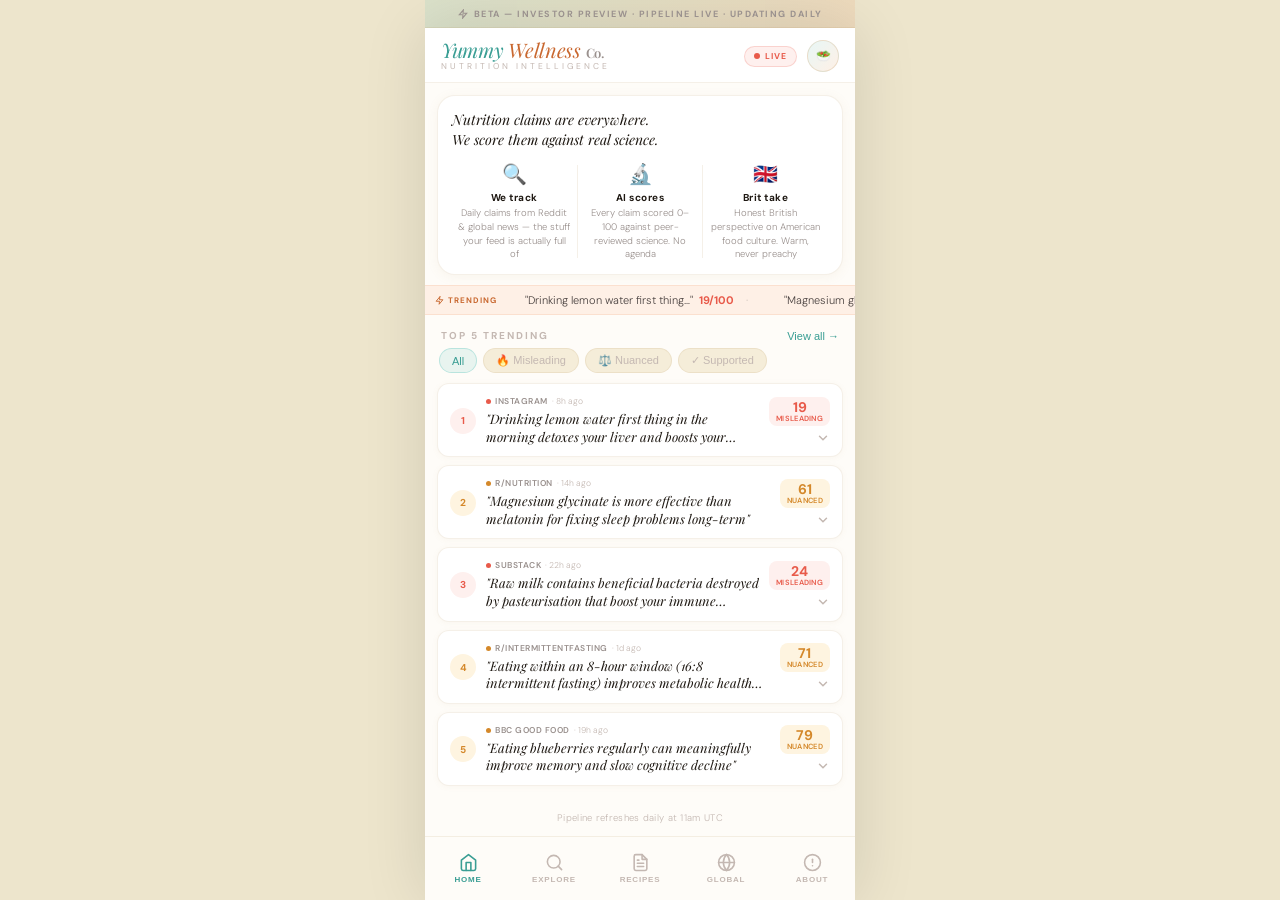
==== index.html @ 303d83aa "Add investor beta web app — live nutrition dashboard Single-file HTML app with 5 trending claims, nu" ====
<!DOCTYPE html>
<html lang="en">
<head>
<meta charset="UTF-8">
<meta name="viewport" content="width=device-width, initial-scale=1.0, maximum-scale=1.0">
<title>Yummy Wellness Company — Nutrition Intelligence</title>
<link rel="preconnect" href="https://fonts.googleapis.com">
<link rel="preconnect" href="https://fonts.gstatic.com" crossorigin>
<link href="https://fonts.googleapis.com/css2?family=Playfair+Display:ital,wght@0,600;0,700;1,400;1,600;1,700&family=DM+Sans:wght@300;400;500;600;700&display=swap" rel="stylesheet">
<style>
*,*::before,*::after{box-sizing:border-box;margin:0;padding:0;-webkit-tap-highlight-color:transparent}
:root{
  --bg:#FEFCF8;--bg2:#FFFFFF;--bg3:#F5EDD9;--bg4:#EDE5CC;
  --border:rgba(180,140,80,0.13);--border2:rgba(180,140,80,0.22);
  --ink:#1E1812;--ink2:#4A4240;--ink3:#9A918E;--ink4:#C4B8B2;
  --mint:#4FBFB5;--mint-d:#3A9E94;--mint-p:#E8F7F6;--mint-dim:rgba(79,191,181,0.12);
  --orange:#E8874A;--orange-d:#C96830;--orange-p:#FEF0E6;--orange-dim:rgba(232,135,74,0.12);
  --score-red:#E85A4A;--score-amber:#D4882A;--score-green:#6BA86A;
  --score-red-p:#FEF0EE;--score-amber-p:#FEF4E0;--score-green-p:#EEF7EA;
  --r:18px;--r-sm:12px;--r-xs:8px;
}
html,body{height:100%;background:var(--bg4);font-family:'DM Sans',sans-serif;color:var(--ink)}
body{display:flex;flex-direction:column;align-items:center;justify-content:flex-start;min-height:100vh}

/* ── BETA BANNER ── */
.beta-banner{
  width:100%;max-width:430px;height:28px;
  background:linear-gradient(90deg,var(--mint-dim),var(--orange-dim));
  border-bottom:1px solid var(--border);
  font-size:9px;font-weight:700;letter-spacing:1.5px;text-transform:uppercase;
  color:var(--ink3);display:flex;align-items:center;justify-content:center;gap:6px;
  position:sticky;top:0;z-index:200;flex-shrink:0;
}

/* ── APP SHELL ── */
.app{
  width:100%;max-width:430px;
  background:var(--bg);
  display:flex;flex-direction:column;
  height:calc(100vh - 28px);
  position:relative;overflow:hidden;
  box-shadow:0 0 60px rgba(0,0,0,0.12);
}

/* ── TOP BAR ── */
.topbar{
  display:flex;align-items:center;justify-content:space-between;
  padding:12px 16px 10px;
  background:var(--bg2);
  border-bottom:1px solid var(--border);
  flex-shrink:0;
  z-index:100;
}
.topbar-left{}
.logo{font-family:'Playfair Display',serif;font-style:italic;font-size:20px;line-height:1;letter-spacing:-0.3px}
.logo .mint{color:var(--mint-d)}
.logo .orange{color:var(--orange-d)}
.logo-sub{font-size:8.5px;letter-spacing:3px;text-transform:uppercase;color:var(--ink4);font-weight:400;margin-top:1px}
.topbar-right{display:flex;align-items:center;gap:10px}
.live-badge{
  display:flex;align-items:center;gap:5px;
  padding:4px 9px;border-radius:20px;
  background:var(--score-red-p);border:1px solid rgba(232,90,74,0.2);
  font-size:8.5px;font-weight:700;letter-spacing:1px;text-transform:uppercase;color:var(--score-red);
}
.pulse-dot{
  width:6px;height:6px;border-radius:50%;background:var(--score-red);
  animation:pulse 1.5s ease-in-out infinite;
}
@keyframes pulse{0%,100%{opacity:1;transform:scale(1)}50%{opacity:0.5;transform:scale(0.7)}}
.avatar{
  width:32px;height:32px;border-radius:50%;
  background:linear-gradient(135deg,var(--mint-p),var(--orange-p));
  border:1.5px solid var(--border2);
  display:flex;align-items:center;justify-content:center;
  font-size:12px;
}

/* ── SCREENS ── */
.screens{flex:1;overflow:hidden;position:relative}
.screen{
  position:absolute;inset:0;
  overflow-y:auto;overflow-x:hidden;
  -webkit-overflow-scrolling:touch;
  display:none;
  scroll-behavior:smooth;
}
.screen.active{display:block}
.screen::-webkit-scrollbar{display:none}

/* ── BOTTOM NAV ── */
.bottom-nav{
  display:flex;height:64px;
  background:rgba(254,252,248,0.97);
  backdrop-filter:blur(12px);-webkit-backdrop-filter:blur(12px);
  border-top:1px solid var(--border);
  flex-shrink:0;z-index:100;
}
.bn{
  flex:1;display:flex;flex-direction:column;align-items:center;justify-content:center;
  gap:3px;cursor:pointer;border:none;background:none;padding:0;
  color:var(--ink4);transition:color 0.15s;
}
.bn.active{color:var(--mint-d)}
.bn svg{transition:stroke 0.15s}
.bn.active svg{stroke:var(--mint-d) !important}
.bn-lbl{font-size:8px;font-weight:700;letter-spacing:0.8px;text-transform:uppercase;white-space:nowrap}

/* ── EXPLAINER CARD ── */
.explainer-card{
  margin:12px 12px 0;
  background:var(--bg2);border:1px solid var(--border);border-radius:var(--r);
  padding:14px 14px 12px;
  box-shadow:0 2px 12px rgba(180,140,80,0.07);
}
.explainer-headline{
  font-family:'Playfair Display',serif;font-style:italic;font-size:14px;
  color:var(--ink);line-height:1.4;margin-bottom:12px;
}
.explainer-cols{display:flex;align-items:flex-start;gap:0}
.exp-col{flex:1;text-align:center;padding:0 6px}
.exp-icon{font-size:20px;margin-bottom:4px}
.exp-title{font-size:10px;font-weight:700;letter-spacing:0.5px;color:var(--ink);margin-bottom:3px}
.exp-body{font-size:9.5px;color:var(--ink3);line-height:1.45;font-weight:300}
.exp-divider{width:1px;background:var(--border);align-self:stretch;flex-shrink:0;margin:4px 0}

/* ── HERO CARD ── */
.hero-card{
  margin:12px 12px 0;
  background:var(--bg2);
  border:1px solid var(--border);
  border-radius:var(--r);
  box-shadow:0 2px 16px rgba(180,140,80,0.08);
  overflow:hidden;
  background:linear-gradient(135deg,rgba(79,191,181,0.04) 0%,rgba(232,135,74,0.04) 100%),var(--bg2);
}
.hero-top{padding:14px 16px 12px}
.hero-tracking{
  display:flex;align-items:center;gap:5px;
  font-size:8.5px;font-weight:700;letter-spacing:1.5px;text-transform:uppercase;color:var(--ink4);
  margin-bottom:10px;
}
.hero-tracking .ht-dot{width:5px;height:5px;border-radius:50%;background:var(--mint)}
.hero-headline{
  font-family:'Playfair Display',serif;font-style:italic;font-size:15px;
  line-height:1.45;color:var(--ink);
  min-height:42px;
}
.hero-stats{
  display:flex;border-top:1px solid var(--border);
}
.stat-col{
  flex:1;padding:10px 12px 11px;text-align:center;
  position:relative;
}
.stat-col+.stat-col::before{
  content:'';position:absolute;left:0;top:20%;bottom:20%;
  width:1px;background:var(--border);
}
.stat-n{font-size:22px;font-weight:700;line-height:1}
.stat-l{font-size:8.5px;font-weight:500;letter-spacing:0.5px;text-transform:uppercase;color:var(--ink4);margin-top:2px}
#statMisinfo.stat-n{color:var(--orange-d)}
#statTrue.stat-n{color:var(--mint-d)}

/* ── TICKER ── */
.ticker-wrap{
  margin:10px 0 0;overflow:hidden;
  background:var(--orange-p);
  border-top:1px solid rgba(232,135,74,0.15);
  border-bottom:1px solid rgba(232,135,74,0.15);
  padding:7px 0;
}
.ticker-label{
  display:inline-flex;align-items:center;gap:4px;
  padding:0 10px;
  font-size:8px;font-weight:700;letter-spacing:1px;text-transform:uppercase;color:var(--orange-d);
  flex-shrink:0;
}
.ticker-inner{display:flex;align-items:center;overflow:hidden}
.ticker-track{
  display:flex;align-items:center;gap:0;white-space:nowrap;
  animation:ticker-scroll 30s linear infinite;
}
@keyframes ticker-scroll{from{transform:translateX(0)}to{transform:translateX(-50%)}}
.ti{
  display:inline-flex;align-items:center;gap:6px;
  padding:0 18px;font-size:11px;color:var(--ink2);font-weight:300;
}
.ti::after{content:'·';color:var(--ink4);margin-left:6px}

/* ── SECTION HEADER ── */
.sec-head{
  display:flex;align-items:center;justify-content:space-between;
  padding:14px 16px 6px;
}
.sec-title{font-size:10px;font-weight:700;letter-spacing:2px;text-transform:uppercase;color:var(--ink4)}
.sec-link{
  font-size:11px;font-weight:500;color:var(--mint-d);
  cursor:pointer;text-decoration:none;background:none;border:none;padding:0;
}

/* ── FILTER PILLS ── */
.filter-row{display:flex;gap:6px;padding:0 14px 10px;flex-wrap:nowrap;overflow-x:auto}
.filter-row::-webkit-scrollbar{display:none}
.fp{
  padding:5px 12px;border-radius:20px;
  background:var(--bg3);color:var(--ink4);
  border:1px solid var(--border);
  font-size:11px;font-weight:500;white-space:nowrap;
  cursor:pointer;transition:all 0.15s;
}
.fp.on{background:var(--mint-dim);color:var(--mint-d);border-color:rgba(79,191,181,0.3)}

/* ── CLAIM CARDS ── */
.claims-list{padding:0 12px 8px}
.claim-card{
  background:var(--bg2);border:1px solid var(--border);border-radius:var(--r-sm);
  margin-bottom:8px;overflow:hidden;
  box-shadow:0 1px 6px rgba(180,140,80,0.05);
  animation:cardIn 0.35s ease both;
}
@keyframes cardIn{from{opacity:0;transform:translateY(8px)}to{opacity:1;transform:translateY(0)}}
.cc-head{
  display:flex;align-items:center;gap:10px;padding:12px 12px 11px;
  cursor:pointer;user-select:none;
}
.cc-rank{
  width:26px;height:26px;border-radius:50%;
  display:flex;align-items:center;justify-content:center;
  font-size:10px;font-weight:700;flex-shrink:0;
}
.cc-rank.r{background:var(--score-red-p);color:var(--score-red)}
.cc-rank.a{background:var(--score-amber-p);color:var(--score-amber)}
.cc-rank.g{background:var(--score-green-p);color:var(--score-green)}
.cc-mid{flex:1;min-width:0}
.cc-meta{display:flex;align-items:center;gap:4px;margin-bottom:3px}
.cc-dot{width:5px;height:5px;border-radius:50%;flex-shrink:0}
.cc-src{font-size:8.5px;font-weight:600;letter-spacing:0.5px;text-transform:uppercase;color:var(--ink3)}
.cc-age{font-size:8.5px;color:var(--ink4);font-weight:300}
.cc-title{
  font-family:'Playfair Display',serif;font-style:italic;font-size:13px;
  color:var(--ink);line-height:1.35;
  display:-webkit-box;-webkit-line-clamp:2;-webkit-box-orient:vertical;overflow:hidden;
}
.cc-right{display:flex;flex-direction:column;align-items:flex-end;gap:5px;flex-shrink:0}
.score-pill{
  padding:3px 7px;border-radius:8px;text-align:center;flex-shrink:0;
  display:flex;flex-direction:column;align-items:center;
}
.sp-n{font-size:14px;font-weight:700;line-height:1}
.sp-l{font-size:7.5px;font-weight:600;letter-spacing:0.3px;text-transform:uppercase;line-height:1.2;white-space:nowrap}
.chevron{transition:transform 0.25s ease;flex-shrink:0}
.claim-card.open .chevron{transform:rotate(180deg)}

/* ── CARD BODY ── */
.cc-body{
  max-height:0;overflow:hidden;
  transition:max-height 0.35s cubic-bezier(0.4,0,0.2,1);
}
.claim-card.open .cc-body{max-height:600px}
.cc-body-in{
  padding:12px 14px 14px;
  border-top:1.5px dashed rgba(180,140,80,0.15);
  background:rgba(248,244,238,0.3);
}
.cc-verdict-row{display:flex;align-items:center;justify-content:space-between;margin-bottom:9px}
.cc-tag{
  padding:3px 9px;border-radius:20px;
  font-size:9px;font-weight:700;letter-spacing:0.5px;text-transform:uppercase;
}
.sci-lbl{
  display:flex;align-items:center;gap:4px;
  font-size:8.5px;font-weight:700;letter-spacing:1px;text-transform:uppercase;color:var(--mint-d);
}
.score-bar{
  height:5px;background:var(--bg3);border-radius:3px;margin-bottom:10px;overflow:hidden;
}
.score-fill{height:100%;border-radius:3px;transition:width 1.2s cubic-bezier(0.4,0,0.2,1)}
.verdict-text{font-size:12px;color:var(--ink2);line-height:1.65;margin-bottom:8px;font-weight:300}
.verdict-text strong{font-weight:600;color:var(--ink)}
.sources-text{font-size:10px;color:var(--ink4);line-height:1.4;margin-bottom:8px;font-weight:300}
.global-pill{
  display:flex;align-items:flex-start;gap:8px;
  background:var(--mint-dim);border:1px solid rgba(79,191,181,0.15);
  border-radius:var(--r-xs);padding:9px 11px;margin-bottom:8px;
}
.global-txt{font-size:11px;color:var(--ink2);line-height:1.55;font-weight:300}
.brit-box{
  border-left:2.5px solid var(--orange);
  background:var(--orange-dim);
  border-radius:0 var(--r-xs) var(--r-xs) 0;
  padding:9px 12px 9px 11px;margin-bottom:10px;
}
.brit-lbl{font-size:8px;font-weight:700;letter-spacing:1px;text-transform:uppercase;color:var(--orange-d);margin-bottom:3px}
.brit-txt{font-size:11px;color:var(--ink2);line-height:1.55;font-weight:300}
.full-btn{
  display:block;width:100%;padding:9px;border-radius:var(--r-xs);
  background:var(--bg3);border:1px solid var(--border2);
  font-size:11px;font-weight:600;color:var(--mint-d);letter-spacing:0.3px;
  cursor:pointer;text-align:center;transition:all 0.15s;
}
.full-btn:hover{background:var(--mint-dim);border-color:rgba(79,191,181,0.3)}

/* ── EMPTY STATE ── */
.empty-state{
  text-align:center;padding:36px 24px;
  font-size:12px;color:var(--ink4);font-weight:300;line-height:1.7;
}

/* ── SUBMIT CLAIM ── */
.submit-section{
  margin:4px 12px 16px;
  background:var(--bg2);border:1px solid var(--border);border-radius:var(--r);
  padding:16px;
}
.sub-title{font-size:9px;font-weight:700;letter-spacing:2px;text-transform:uppercase;color:var(--ink4);margin-bottom:4px}
.sub-desc{font-size:11px;color:var(--ink3);margin-bottom:12px;line-height:1.5;font-weight:300}
.sub-row{display:flex;gap:8px}
.sub-input{
  flex:1;padding:9px 12px;
  background:var(--bg3);border:1px solid var(--border2);border-radius:var(--r-xs);
  font-size:12px;color:var(--ink);font-family:'DM Sans',sans-serif;outline:none;
}
.sub-input::placeholder{color:var(--ink4)}
.sub-input:focus{border-color:rgba(79,191,181,0.4);background:var(--bg2)}
.sub-btn{
  padding:9px 14px;border-radius:var(--r-xs);
  background:var(--mint-d);border:none;color:#fff;
  font-size:10px;font-weight:700;letter-spacing:1px;text-transform:uppercase;
  cursor:pointer;white-space:nowrap;transition:opacity 0.15s;
}
.sub-btn:disabled{opacity:0.5}
.sub-result{
  margin-top:10px;padding:10px 12px;border-radius:var(--r-xs);
  font-size:12px;line-height:1.6;display:none;
}

/* ── SCREEN 2: ALL CLAIMS ── */
#s-allclaims .sec-head{padding-top:16px}

/* ── SCREEN 3: RECIPES ── */
.recipe-section-head{
  padding:16px 16px 10px;
  border-bottom:1px solid var(--border);
  background:linear-gradient(135deg,rgba(79,191,181,0.03),rgba(232,135,74,0.03));
}
.recipe-loading{
  display:flex;flex-direction:column;align-items:center;gap:12px;
  padding:40px 24px;text-align:center;
  font-size:12px;color:var(--ink3);font-weight:300;
}
.recipe-spinner{
  width:28px;height:28px;border-radius:50%;
  border:2.5px solid var(--border2);border-top-color:var(--mint-d);
  animation:spin 0.8s linear infinite;
}
@keyframes spin{to{transform:rotate(360deg)}}
.recipe-list{padding:12px}
.recipe-block{
  background:var(--bg2);border:1px solid var(--border);border-radius:var(--r-sm);
  margin-bottom:12px;overflow:hidden;
  animation:cardIn 0.4s ease both;
  box-shadow:0 2px 12px rgba(180,140,80,0.06);
}
.rb-head{
  display:flex;align-items:center;gap:11px;
  padding:13px 14px 10px;
  background:linear-gradient(135deg,rgba(79,191,181,0.05),rgba(232,135,74,0.05));
  border-bottom:1px solid var(--border);
}
.rb-emoji{font-size:28px;flex-shrink:0}
.rb-meta{flex:1;min-width:0}
.rb-label{font-size:8.5px;font-weight:700;letter-spacing:1.5px;text-transform:uppercase;color:var(--ink4);margin-bottom:2px}
.rb-claim{font-family:'Playfair Display',serif;font-style:italic;font-size:12px;color:var(--ink);line-height:1.35;display:-webkit-box;-webkit-line-clamp:2;-webkit-box-orient:vertical;overflow:hidden}
.rb-score{font-size:18px;font-weight:700;flex-shrink:0;text-align:center}
.rb-sci{
  font-size:11px;color:var(--mint-d);padding:9px 14px;
  border-bottom:1px solid var(--border);line-height:1.5;font-weight:300;
  background:var(--mint-dim);
}
.recipes-inner{padding:0}
.recipe-card{padding:13px 14px;border-bottom:1px solid var(--border)}
.recipe-card:last-child{border-bottom:none}
.rc-top{display:flex;align-items:flex-start;justify-content:space-between;gap:8px;margin-bottom:4px}
.rc-name{font-size:13px;font-weight:600;color:var(--ink);line-height:1.2}
.rc-time{font-size:10px;color:var(--ink4);font-weight:400;flex-shrink:0;margin-top:1px}
.rc-why{font-size:10.5px;color:var(--mint-d);margin-bottom:7px;line-height:1.45;font-weight:400}
.rc-ingr{display:flex;flex-wrap:wrap;gap:4px 10px;margin-bottom:8px}
.rc-ingr span{font-size:10px;color:var(--ink3);font-weight:300}
.rc-div{height:1px;background:var(--bg3);margin-bottom:8px;border-radius:1px}
.rc-method{font-size:11px;color:var(--ink2);line-height:1.6;font-weight:300}

/* ── SCREEN 4: GLOBAL ── */
.global-hero{
  padding:20px 16px 16px;
  background:linear-gradient(135deg,rgba(79,191,181,0.08),rgba(232,135,74,0.08));
  border-bottom:1px solid var(--border);
}
.gh-eyebrow{font-size:8.5px;font-weight:700;letter-spacing:2px;text-transform:uppercase;color:var(--mint-d);margin-bottom:6px}
.gh-title{font-family:'Playfair Display',serif;font-style:italic;font-size:18px;color:var(--ink);line-height:1.3;margin-bottom:8px}
.gh-body{font-size:12px;color:var(--ink3);line-height:1.6;font-weight:300}
.country-strip{
  display:flex;gap:6px;padding:12px 14px;overflow-x:auto;
  border-bottom:1px solid var(--border);
  flex-wrap:nowrap;
}
.country-strip::-webkit-scrollbar{display:none}
.country-btn{
  padding:5px 12px;border-radius:20px;
  background:var(--bg2);border:1px solid var(--border2);
  font-size:11px;font-weight:500;color:var(--ink3);cursor:pointer;white-space:nowrap;
  transition:all 0.15s;
}
.country-btn.on{background:var(--mint-dim);border-color:rgba(79,191,181,0.35);color:var(--mint-d)}
#globalList{padding:12px}

/* ── SCREEN 5: ABOUT ── */
.about-hero{
  padding:24px 18px 20px;
  background:linear-gradient(135deg,rgba(79,191,181,0.07),rgba(232,135,74,0.07));
  border-bottom:1px solid var(--border);
}
.ah-eyebrow{font-size:8.5px;font-weight:700;letter-spacing:2px;text-transform:uppercase;color:var(--ink4);margin-bottom:6px}
.ah-title{font-family:'Playfair Display',serif;font-style:italic;font-size:20px;color:var(--ink);line-height:1.3;margin-bottom:8px}
.ah-body{font-size:12px;color:var(--ink3);line-height:1.65;font-weight:300}
.about-cards{padding:12px}
.about-card{
  background:var(--bg2);border:1px solid var(--border);border-radius:var(--r-sm);
  padding:16px;margin-bottom:10px;
  box-shadow:0 1px 6px rgba(180,140,80,0.05);
}
.ac-head{
  display:flex;align-items:center;gap:8px;margin-bottom:10px;
}
.ac-icon{
  width:32px;height:32px;border-radius:var(--r-xs);
  background:var(--mint-dim);display:flex;align-items:center;justify-content:center;flex-shrink:0;
}
.ac-title{font-size:12px;font-weight:700;color:var(--ink)}
.ac-body{font-size:11px;color:var(--ink3);line-height:1.65;font-weight:300}
.score-legend{display:flex;flex-direction:column;gap:8px;margin-top:10px}
.sl-row{display:flex;align-items:center;gap:10px}
.sl-circ{
  width:32px;height:32px;border-radius:50%;
  display:flex;align-items:center;justify-content:center;
  font-size:10px;font-weight:700;flex-shrink:0;
}
.sl-text{font-size:11px;color:var(--ink2);line-height:1.4;font-weight:300}

/* ── QR SECTION ── */
.qr-section{
  margin:10px 12px 16px;
  background:var(--bg2);border:1px solid var(--border);border-radius:var(--r);
  overflow:hidden;
  box-shadow:0 2px 12px rgba(180,140,80,0.07);
}
.qr-head{
  padding:14px 16px 12px;
  background:linear-gradient(135deg,rgba(79,191,181,0.05),rgba(232,135,74,0.05));
  border-bottom:1px solid var(--border);
}
.qr-head-row{display:flex;align-items:center;gap:8px;margin-bottom:2px}
.qr-title{font-size:12px;font-weight:700;color:var(--ink)}
.qr-beta-pill{
  padding:2px 7px;border-radius:20px;
  background:var(--orange-dim);color:var(--orange-d);
  font-size:8px;font-weight:700;letter-spacing:0.5px;text-transform:uppercase;
}
.qr-desc{font-size:11px;color:var(--ink3);line-height:1.5;font-weight:300}
.qr-spark{font-size:10.5px;color:var(--ink4);margin-top:6px;font-weight:300}
.qr-stores{display:flex;gap:8px;padding:12px 14px}
.store-btn{
  flex:1;padding:10px 6px;border-radius:var(--r-sm);
  background:var(--bg3);border:1.5px solid var(--border);
  display:flex;flex-direction:column;align-items:center;gap:4px;cursor:pointer;
  transition:all 0.15s;font-family:'DM Sans',sans-serif;
}
.store-btn.on{border-color:var(--mint-d);background:var(--mint-dim)}
.store-btn-emoji{font-size:22px}
.store-btn-name{font-size:9px;font-weight:700;letter-spacing:0.3px;color:var(--ink)}
.qr-gen-btn{
  display:block;width:calc(100% - 28px);margin:0 14px 12px;
  padding:11px;border-radius:var(--r-xs);border:none;
  background:var(--mint-d);color:#fff;
  font-size:11px;font-weight:700;letter-spacing:0.5px;text-transform:uppercase;
  cursor:pointer;transition:all 0.2s;
}
.qr-gen-btn:disabled{background:var(--bg4);color:var(--ink4);cursor:default}
.qr-output{display:none;border-top:1px solid var(--border)}
.qr-output-inner{padding:14px}
.qr-store-head{
  display:flex;align-items:center;gap:10px;
  margin-bottom:12px;padding-bottom:10px;border-bottom:1px dashed var(--border2);
}
.qr-canvas-row{display:flex;gap:14px;align-items:flex-start;margin-bottom:12px}
.qr-corner-wrap{
  position:relative;flex-shrink:0;
}
.qr-corners{position:absolute;inset:-5px;pointer-events:none}
.qr-corner{
  position:absolute;width:12px;height:12px;
  border-color:var(--mint-d);border-style:solid;border-width:0;
}
.qr-corner.tl{top:0;left:0;border-top-width:2.5px;border-left-width:2.5px;border-radius:2px 0 0 0}
.qr-corner.tr{top:0;right:0;border-top-width:2.5px;border-right-width:2.5px;border-radius:0 2px 0 0}
.qr-corner.bl{bottom:0;left:0;border-bottom-width:2.5px;border-left-width:2.5px;border-radius:0 0 0 2px}
.qr-corner.br{bottom:0;right:0;border-bottom-width:2.5px;border-right-width:2.5px;border-radius:0 0 2px 0}
#qrCanvas{border-radius:8px;border:1px solid var(--border);display:block}
#qrDetails{flex:1}
#qrIngr{padding-top:10px;border-top:1px solid var(--border)}
.qr-disclaimer{
  font-size:9px;color:var(--ink4);text-align:center;
  padding:8px 14px 14px;font-weight:300;letter-spacing:0.2px;
}

/* ── DETAIL OVERLAY ── */
.detail-overlay{
  position:absolute;inset:0;
  background:var(--bg);
  transform:translateX(100%);
  transition:transform 0.3s cubic-bezier(0.4,0,0.2,1);
  z-index:150;overflow-y:auto;
  -webkit-overflow-scrolling:touch;
}
.detail-overlay.open{transform:translateX(0)}
.detail-overlay::-webkit-scrollbar{display:none}
.d-topbar{
  display:flex;align-items:center;gap:10px;padding:12px 16px;
  border-bottom:1px solid var(--border);position:sticky;top:0;
  background:rgba(254,252,248,0.97);backdrop-filter:blur(12px);z-index:10;
}
.d-back{
  display:flex;align-items:center;gap:5px;
  font-size:12px;font-weight:500;color:var(--mint-d);
  cursor:pointer;background:none;border:none;padding:0;
}
.d-hero{padding:18px 18px 14px;border-bottom:1px solid var(--border)}
.d-src{font-size:8.5px;font-weight:600;letter-spacing:1px;text-transform:uppercase;color:var(--ink4);margin-bottom:8px}
.d-claim{
  font-family:'Playfair Display',serif;font-style:italic;font-size:17px;
  color:var(--ink);line-height:1.45;margin-bottom:14px;
}
.d-score-row{display:flex;align-items:center;gap:12px}
.d-circle{
  width:52px;height:52px;border-radius:50%;
  display:flex;flex-direction:column;align-items:center;justify-content:center;flex-shrink:0;
}
.d-num{font-size:18px;font-weight:700;line-height:1}
.d-lbl{font-size:8px;font-weight:700;letter-spacing:1px;text-transform:uppercase;color:var(--ink4)}
.d-label-text{font-size:13px;font-weight:500;color:var(--ink2)}
.d-body{padding:0 0 30px}
.d-sec{padding:14px 18px;border-bottom:1px solid var(--border)}
.d-sec:last-child{border-bottom:none}
.d-head{
  display:flex;align-items:center;gap:6px;
  font-size:8.5px;font-weight:700;letter-spacing:1.5px;text-transform:uppercase;color:var(--ink4);margin-bottom:10px;
}
.d-bar{height:6px;background:var(--bg3);border-radius:3px;margin-bottom:12px;overflow:hidden}
.d-bar-fill{height:100%;border-radius:3px;transition:width 1.2s cubic-bezier(0.4,0,0.2,1)}
.d-text{font-size:13px;color:var(--ink2);line-height:1.7;margin-bottom:10px;font-weight:300}
.d-text strong{color:var(--ink);font-weight:600}
.d-pills{display:flex;flex-wrap:wrap;gap:5px}
.d-pill{
  padding:3px 9px;border-radius:20px;
  background:var(--bg3);color:var(--ink3);border:1px solid var(--border);
  font-size:9.5px;font-weight:500;
}
.d-global{
  background:var(--mint-dim);border:1px solid rgba(79,191,181,0.15);
  border-radius:var(--r-xs);padding:12px;
  font-size:12px;color:var(--ink2);line-height:1.65;font-weight:300;
}
.d-brit{
  border-left:3px solid var(--orange);
  background:var(--orange-dim);border-radius:0 var(--r-xs) var(--r-xs) 0;padding:12px 14px;
}
.d-brit-lbl{font-size:8px;font-weight:700;letter-spacing:1px;text-transform:uppercase;color:var(--orange-d);margin-bottom:4px}
.d-brit-txt{font-size:12px;color:var(--ink2);line-height:1.65;font-weight:300}
.d-link{
  color:var(--mint-d);font-size:12px;font-weight:500;text-decoration:none;
  display:inline-flex;align-items:center;gap:4px;
}

/* ── LAST UPDATED ── */
.last-updated{
  text-align:center;padding:10px;
  font-size:9.5px;color:var(--ink4);font-weight:300;letter-spacing:0.3px;
}

/* ── RESPONSIVE ── */
@media(max-width:430px){
  body{background:var(--bg)}
  .app{box-shadow:none;height:calc(100vh - 28px)}
}
</style>
</head>
<body>

<!-- BETA BANNER -->
<div class="beta-banner">
  <svg width="10" height="10" viewBox="0 0 24 24" fill="none" stroke="currentColor" stroke-width="2.5" stroke-linecap="round"><polygon points="13 2 3 14 12 14 11 22 21 10 12 10 13 2"/></svg>
  BETA — Investor preview · Pipeline live · Updating daily
</div>

<!-- APP -->
<div class="app">

  <!-- TOP BAR -->
  <div class="topbar">
    <div class="topbar-left">
      <div class="logo"><span class="mint">Yummy</span> <span class="orange">Wellness</span> <span style="font-size:13px;color:var(--ink3);font-style:normal;font-weight:600">Co.</span></div>
      <div class="logo-sub">Nutrition Intelligence</div>
    </div>
    <div class="topbar-right">
      <div class="live-badge"><div class="pulse-dot"></div>LIVE</div>
      <div class="avatar">🥗</div>
    </div>
  </div>

  <!-- SCREENS -->
  <div class="screens">

    <!-- SCREEN 1: HOME -->
    <div class="screen active" id="s-home">

      <!-- App explainer -->
      <div class="explainer-card">
        <div class="explainer-headline">Nutrition claims are everywhere.<br>We score them against real science.</div>
        <div class="explainer-cols">
          <div class="exp-col">
            <div class="exp-icon">🔍</div>
            <div class="exp-title">We track</div>
            <div class="exp-body">Daily claims from Reddit &amp; global news — the stuff your feed is actually full of</div>
          </div>
          <div class="exp-divider"></div>
          <div class="exp-col">
            <div class="exp-icon">🔬</div>
            <div class="exp-title">AI scores</div>
            <div class="exp-body">Every claim scored 0–100 against peer-reviewed science. No agenda</div>
          </div>
          <div class="exp-divider"></div>
          <div class="exp-col">
            <div class="exp-icon">🇬🇧</div>
            <div class="exp-title">Brit take</div>
            <div class="exp-body">Honest British perspective on American food culture. Warm, never preachy</div>
          </div>
        </div>
      </div>

      <!-- Ticker -->
      <div class="ticker-wrap">
        <div class="ticker-inner">
          <div class="ticker-label">
            <svg width="9" height="9" viewBox="0 0 24 24" fill="none" stroke="var(--orange-d)" stroke-width="2.5" stroke-linecap="round"><polygon points="13 2 3 14 12 14 11 22 21 10 12 10 13 2"/></svg>
            TRENDING
          </div>
          <div style="overflow:hidden;flex:1">
            <div class="ticker-track" id="tickerTrack">
              <span class="ti">Loading today's claims...</span>
            </div>
          </div>
        </div>
      </div>

      <!-- Section header -->
      <div class="sec-head">
        <div class="sec-title">TOP 5 TRENDING</div>
        <button class="sec-link" onclick="goTo('allclaims')">View all →</button>
      </div>

      <!-- Filter pills -->
      <div class="filter-row">
        <button class="fp on" onclick="filterHome('all',this)">All</button>
        <button class="fp" onclick="filterHome('false',this)">🔥 Misleading</button>
        <button class="fp" onclick="filterHome('mixed',this)">⚖️ Nuanced</button>
        <button class="fp" onclick="filterHome('true',this)">✓ Supported</button>
      </div>

      <!-- Claims list -->
      <div class="claims-list" id="homeList">
        <div class="empty-state">Loading today's nutrition claims...</div>
      </div>

      <div class="last-updated" id="lastUpdated">Checking pipeline...</div>
    </div>

    <!-- SCREEN 2: EXPLORE / ALL CLAIMS -->
    <div class="screen" id="s-allclaims">
      <div class="sec-head" style="padding-top:16px;padding-bottom:4px">
        <div class="sec-title">All Scored Claims</div>
      </div>
      <div class="filter-row">
        <button class="fp on" onclick="filterAll('all',this)">All</button>
        <button class="fp" onclick="filterAll('false',this)">🔥 Misleading</button>
        <button class="fp" onclick="filterAll('mixed',this)">⚖️ Nuanced</button>
        <button class="fp" onclick="filterAll('true',this)">✓ Supported</button>
      </div>
      <div class="claims-list" id="allClaimsList">
        <div class="empty-state">Loading claims...</div>
      </div>

      <!-- Nutrition Inquiry -->
      <div class="submit-section" style="margin-top:4px">
        <div class="sub-title">Nutrition Inquiry</div>
        <div class="sub-desc">Ask any nutrition question — we'll answer it with evidence-based science from peer-reviewed sources.</div>
        <div class="sub-row">
          <input class="sub-input" type="text" id="inquiryInput" placeholder="How much protein do I actually need?">
          <button class="sub-btn" id="inquiryBtn" onclick="askNutrition()">ASK</button>
        </div>
        <div class="sub-result" id="inquiryResult"></div>
      </div>
      <div style="height:16px"></div>
    </div>

    <!-- SCREEN 3: RECIPES -->
    <div class="screen" id="s-explore">
      <div class="recipe-section-head">
        <div class="sec-title" style="margin-bottom:3px">Recipes</div>
        <div style="font-family:'Playfair Display',serif;font-style:italic;font-size:16px;color:var(--ink);margin-bottom:5px">Tied to today's trending claims.</div>
        <div style="font-size:11px;color:var(--ink3);font-weight:300;line-height:1.5">Each recipe features the key ingredient used correctly — no fads, just food that works.</div>
        <div style="font-size:9px;color:var(--ink4);margin-top:6px" id="recipeCount"></div>
      </div>
      <div class="recipe-list" id="recipeList">
        <div class="recipe-loading">
          <div class="recipe-spinner"></div>
          Generating recipes from today's trends...
        </div>
      </div>
    </div>

    <!-- SCREEN 4: GLOBAL -->
    <div class="screen" id="s-global">
      <div class="global-hero">
        <div class="gh-eyebrow">Global Perspectives</div>
        <div class="gh-title">"How the world views the same claims."</div>
        <div class="gh-body">Science is universal. Culture, regulation and tradition create different answers. Here's where they diverge.</div>
      </div>
      <div class="country-strip">
        <button class="country-btn on" onclick="filterGlobal('all',this)">🌍 ALL</button>
        <button class="country-btn" onclick="filterGlobal('us',this)">🇺🇸 US</button>
        <button class="country-btn" onclick="filterGlobal('uk',this)">🇬🇧 UK</button>
        <button class="country-btn" onclick="filterGlobal('de',this)">🇩🇪 DE</button>
        <button class="country-btn" onclick="filterGlobal('jp',this)">🇯🇵 JP</button>
        <button class="country-btn" onclick="filterGlobal('fr',this)">🇫🇷 FR</button>
      </div>
      <div id="globalList">
        <div class="empty-state">Loading global perspectives...</div>
      </div>
    </div>

    <!-- SCREEN 5: ABOUT -->
    <div class="screen" id="s-about">
      <div class="about-hero">
        <div class="ah-eyebrow">About</div>
        <div class="ah-title">"What <span style="color:var(--mint-d)">Yummy</span> <span style="color:var(--orange-d)">Wellness</span> actually does."</div>
        <div class="ah-body">We track trending health claims from Reddit and global news daily, then score every single one against peer-reviewed science. No agenda. No nonsense. Warm, honest, evidence-based.</div>
      </div>

      <div class="about-cards">

        <div class="about-card">
          <div class="ac-head">
            <div class="ac-icon">
              <svg width="16" height="16" viewBox="0 0 24 24" fill="none" stroke="var(--mint-d)" stroke-width="2.5" stroke-linecap="round"><path d="M12 22C12 22 4 16 4 9C4 5 7.5 2 12 2C16.5 2 20 5 20 9C20 16 12 22 12 22Z"/></svg>
            </div>
            <div class="ac-title">How the score works</div>
          </div>
          <div class="score-legend">
            <div class="sl-row">
              <div class="sl-circ" style="background:var(--score-green-p);color:var(--score-green)">85+</div>
              <div class="sl-text">Well supported by strong peer-reviewed evidence</div>
            </div>
            <div class="sl-row">
              <div class="sl-circ" style="background:var(--score-amber-p);color:var(--score-amber)">40+</div>
              <div class="sl-text">Partially true, overstated or context-dependent</div>
            </div>
            <div class="sl-row">
              <div class="sl-circ" style="background:var(--score-red-p);color:var(--score-red)">0+</div>
              <div class="sl-text">Misleading, false or unsupported by evidence</div>
            </div>
          </div>
        </div>

        <div class="about-card">
          <div class="ac-head">
            <div class="ac-icon" style="background:var(--orange-dim)">
              <svg width="16" height="16" viewBox="0 0 24 24" fill="none" stroke="var(--orange-d)" stroke-width="2.5" stroke-linecap="round"><circle cx="12" cy="12" r="10"/><line x1="2" y1="12" x2="22" y2="12"/><path d="M12 2a15.3 15.3 0 0 1 4 10 15.3 15.3 0 0 1-4 10 15.3 15.3 0 0 1-4-10 15.3 15.3 0 0 1 4-10z"/></svg>
            </div>
            <div class="ac-title">Where the data comes from</div>
          </div>
          <div class="ac-body">Daily pipeline scrapes Reddit nutrition communities and GDELT — a global news monitor covering 65 countries. Claims scored by Claude AI against peer-reviewed research. Editorial review before anything goes live. Refreshes at 6am EST.</div>
        </div>

        <div class="about-card">
          <div class="ac-head">
            <div class="ac-icon" style="background:var(--orange-dim)">
              <span style="font-size:16px">🇬🇧</span>
            </div>
            <div class="ac-title">The Brit take</div>
          </div>
          <div class="ac-body">A British couple in California, genuinely shocked by the food here. Every claim gets a warm, honest two-sentence observation. Never superior. Always from shared experience.</div>
        </div>

        <div class="about-card">
          <div class="ac-head">
            <div class="ac-icon">
              <svg width="16" height="16" viewBox="0 0 24 24" fill="none" stroke="var(--mint-d)" stroke-width="2.5" stroke-linecap="round"><path d="M12 22s8-4 8-10V5l-8-3-8 3v7c0 6 8 10 8 10z"/></svg>
            </div>
            <div class="ac-title">Editorial gate</div>
          </div>
          <div class="ac-body">AI scores every claim. Humans review before publication. Nothing goes live without sign-off. We never validate conspiracy framing.</div>
        </div>

        <!-- QR DISCOUNT SECTION -->
        <div class="qr-section">
          <div class="qr-head">
            <div class="qr-head-row">
              <div style="font-size:20px">🔲</div>
              <div class="qr-title">Recipe discount</div>
              <div class="qr-beta-pill">BETA</div>
            </div>
            <div class="qr-desc">Scan at checkout to save on recipe ingredients at your favourite store.</div>
            <div class="qr-spark">
              <svg width="10" height="10" viewBox="0 0 24 24" fill="none" stroke="currentColor" stroke-width="2.5" stroke-linecap="round"><polygon points="13 2 3 14 12 14 11 22 21 10 12 10 13 2"/></svg>
              Choose your store. Generate a QR code. Show at checkout for 15% off all recipe ingredients.
            </div>
          </div>

          <div class="qr-stores">
            <button class="store-btn" data-store="Whole Foods" onclick="selectStore(this)">
              <div class="store-btn-emoji">🌿</div>
              <div class="store-btn-name">Whole Foods</div>
            </button>
            <button class="store-btn" data-store="Sprouts" onclick="selectStore(this)">
              <div class="store-btn-emoji">🌱</div>
              <div class="store-btn-name">Sprouts</div>
            </button>
            <button class="store-btn" data-store="Ralphs" onclick="selectStore(this)">
              <div class="store-btn-emoji">🛒</div>
              <div class="store-btn-name">Ralphs</div>
            </button>
          </div>

          <button class="qr-gen-btn" id="qrGenBtn" disabled onclick="generateQR()">
            Choose a store above
          </button>

          <div class="qr-output" id="qrOutput">
            <div class="qr-output-inner">
              <div class="qr-store-head" id="qrStoreHead"></div>
              <div class="qr-canvas-row">
                <div class="qr-corner-wrap">
                  <canvas id="qrCanvas" width="140" height="140"></canvas>
                  <div class="qr-corners">
                    <div class="qr-corner tl"></div>
                    <div class="qr-corner tr"></div>
                    <div class="qr-corner bl"></div>
                    <div class="qr-corner br"></div>
                  </div>
                </div>
                <div id="qrDetails"></div>
              </div>
              <div id="qrIngr"></div>
            </div>
            <div class="qr-disclaimer">BETA — Demonstration for partnership discussions · Not redeemable</div>
          </div>
        </div>

      </div>
    </div>

  </div><!-- /screens -->

  <!-- DETAIL OVERLAY -->
  <div class="detail-overlay" id="detail">
    <div class="d-topbar">
      <button class="d-back" onclick="closeDetail()">
        <svg width="16" height="16" viewBox="0 0 24 24" fill="none" stroke="var(--mint-d)" stroke-width="2.5" stroke-linecap="round"><polyline points="15 18 9 12 15 6"/></svg>
        Back
      </button>
    </div>
    <div id="detailContent"></div>
  </div>

  <!-- BOTTOM NAV -->
  <nav class="bottom-nav">
    <button class="bn active" id="bn-home" onclick="goTo('home')">
      <svg width="19" height="19" viewBox="0 0 24 24" fill="none" stroke="currentColor" stroke-width="2" stroke-linecap="round" stroke-linejoin="round"><path d="M3 9l9-7 9 7v11a2 2 0 0 1-2 2H5a2 2 0 0 1-2-2z"/><polyline points="9 22 9 12 15 12 15 22"/></svg>
      <span class="bn-lbl">Home</span>
    </button>
    <button class="bn" id="bn-allclaims" onclick="goTo('allclaims')">
      <svg width="19" height="19" viewBox="0 0 24 24" fill="none" stroke="currentColor" stroke-width="2" stroke-linecap="round" stroke-linejoin="round"><circle cx="11" cy="11" r="8"/><line x1="21" y1="21" x2="16.65" y2="16.65"/></svg>
      <span class="bn-lbl">Explore</span>
    </button>
    <button class="bn" id="bn-explore" onclick="goTo('explore')">
      <svg width="19" height="19" viewBox="0 0 24 24" fill="none" stroke="currentColor" stroke-width="2" stroke-linecap="round" stroke-linejoin="round"><path d="M14 2H6a2 2 0 0 0-2 2v16a2 2 0 0 0 2 2h12a2 2 0 0 0 2-2V8z"/><polyline points="14 2 14 8 20 8"/><line x1="16" y1="13" x2="8" y2="13"/><line x1="16" y1="17" x2="8" y2="17"/><polyline points="10 9 9 9 8 9"/></svg>
      <span class="bn-lbl">Recipes</span>
    </button>
    <button class="bn" id="bn-global" onclick="goTo('global')">
      <svg width="19" height="19" viewBox="0 0 24 24" fill="none" stroke="currentColor" stroke-width="2" stroke-linecap="round"><circle cx="12" cy="12" r="10"/><line x1="2" y1="12" x2="22" y2="12"/><path d="M12 2a15.3 15.3 0 0 1 4 10 15.3 15.3 0 0 1-4 10 15.3 15.3 0 0 1-4-10 15.3 15.3 0 0 1 4-10z"/></svg>
      <span class="bn-lbl">Global</span>
    </button>
    <button class="bn" id="bn-about" onclick="goTo('about')">
      <svg width="19" height="19" viewBox="0 0 24 24" fill="none" stroke="currentColor" stroke-width="2" stroke-linecap="round"><circle cx="12" cy="12" r="10"/><line x1="12" y1="8" x2="12" y2="12"/><line x1="12" y1="16" x2="12.01" y2="16"/></svg>
      <span class="bn-lbl">About</span>
    </button>
  </nav>

</div><!-- /app -->

<script>
// ── CONSTANTS ──────────────────────────────────────────────
const DATA_URL = 'https://raw.githubusercontent.com/rowlystudios-lgtm/yummy-wellness-tracker/main/data/daily.json';
const ANTHROPIC_KEY = 'YOUR_ANTHROPIC_API_KEY';
let allClaims = [];
let recipesGenerated = false;
const CLAIM_STORE = {}; // keyed by listId → array of claim objects

// ── FALLBACK RECIPES ───────────────────────────────────────
const FALLBACK_RECIPES = [
  {
    claim_index: 0,
    ingredient: "Detox tea / Green tea",
    emoji: "🍵",
    science_note: "Green tea's EGCG shows modest metabolic effects — but 'detox' is a marketing term. Your liver detoxes.",
    recipes: [
      {
        name: "Proper Matcha Latte",
        time: "5 mins",
        why: "Ceremonial matcha has 3x the EGCG of regular green tea — genuine antioxidants, zero detox claims",
        ingredients: ["1 tsp ceremonial matcha", "200ml oat milk", "Hot water (80°C)", "Honey to taste"],
        method: "Whisk matcha with 2 tbsp hot water until smooth paste. Heat oat milk — do not boil. Pour over matcha paste and stir. The 80°C temperature preserves the L-theanine that gives green tea its calm-focus effect."
      },
      {
        name: "Ginger & Lemon Morning Tea",
        time: "8 mins",
        why: "Ginger has genuine anti-nausea and mild anti-inflammatory evidence — unlike 'detox' herbs",
        ingredients: ["3cm fresh ginger, sliced", "½ lemon, juiced", "500ml water", "1 tsp honey"],
        method: "Simmer ginger in water for 5 minutes. Squeeze in lemon juice and add honey. A genuinely warming drink with real ginger compounds — no laxatives, no false promises."
      },
      {
        name: "Cold Brew White Tea & Cucumber",
        time: "10 mins + chill",
        why: "White tea is the least processed form — higher catechin content than black tea without bitterness",
        ingredients: ["2 white tea bags", "½ cucumber, sliced", "Fresh mint", "Cold water", "Ice"],
        method: "Brew white tea in cold water for 4 hours (cold brew preserves delicate compounds). Add cucumber and mint. Serve over ice. Genuinely hydrating — and far better than any 'teatox'."
      }
    ]
  },
  {
    claim_index: 1,
    ingredient: "Root vegetables",
    emoji: "🥕",
    science_note: "Cadmium accumulates in roots and leafy greens. Peeling, a varied diet, and knowing your source all reduce exposure.",
    recipes: [
      {
        name: "Peeled Carrot & Ginger Soup",
        time: "25 mins",
        why: "Peeling root vegetables removes the outer layer where cadmium concentrates most",
        ingredients: ["4 large carrots, peeled", "2cm fresh ginger", "1 onion", "Vegetable stock", "Coconut milk"],
        method: "Peel and chop carrots thoroughly — the peel is where heavy metals sit. Fry onion and ginger 3 mins. Add carrots and stock, simmer 15 mins. Blend with coconut milk. Simple, delicious, lower-cadmium."
      },
      {
        name: "Roasted Beetroot & Feta Salad",
        time: "30 mins",
        why: "Varied diet across different vegetable families reduces cumulative heavy metal exposure",
        ingredients: ["3 beetroot, peeled", "Rocket leaves", "Feta cheese", "Walnuts", "Balsamic glaze"],
        method: "Peel and cube beetroot. Roast at 200°C for 25 mins. Cool slightly, toss with rocket, crumbled feta and walnuts. Finish with balsamic. Peeling before roasting significantly reduces cadmium content."
      },
      {
        name: "Miso Soup with Daikon & Tofu",
        time: "15 mins",
        why: "Fermented foods support gut health, which plays a role in the body's natural mineral regulation",
        ingredients: ["1 tbsp white miso", "100g silken tofu", "100g daikon, cubed", "2 spring onions", "Dashi stock"],
        method: "Bring dashi to a gentle simmer. Add daikon and cook 8 minutes. Add tofu. Remove from heat and whisk in miso — never boil miso as it destroys the beneficial bacteria. Top with spring onions."
      }
    ]
  },
  {
    claim_index: 2,
    ingredient: "Garlic",
    emoji: "🧄",
    science_note: "Allicin in garlic has genuine cardiovascular and antimicrobial properties — but it's a food, not a drug.",
    recipes: [
      {
        name: "Roasted Garlic & White Bean Dip",
        time: "35 mins",
        why: "Slow roasting converts harsh allicin to milder compounds while retaining cardiovascular polyphenols",
        ingredients: ["2 heads garlic", "1 tin white beans", "2 tbsp olive oil", "Lemon juice", "Fresh thyme"],
        method: "Slice tops off garlic heads, drizzle with oil, roast at 190°C for 30 mins until soft and caramelised. Squeeze cloves into blender with drained beans, lemon and thyme. Blitz until smooth. Genuinely nutritious and genuinely delicious."
      },
      {
        name: "Garlic-Forward Chicken Broth",
        time: "20 mins",
        why: "Garlic in broth releases water-soluble compounds that support immune function during illness",
        ingredients: ["8 garlic cloves, crushed", "1L chicken stock", "Fresh ginger", "Spring onion", "Soy sauce"],
        method: "Simmer crushed garlic and ginger in stock for 15 minutes. Add soy sauce and spring onion. Strain or serve as-is. The crushing activates allicin — this is why garlic should be cut 10 minutes before cooking for maximum benefit."
      },
      {
        name: "Pasta Aglio e Olio",
        time: "20 mins",
        why: "Extra virgin olive oil and garlic together show synergistic anti-inflammatory effects in studies",
        ingredients: ["4 garlic cloves, sliced thin", "200g spaghetti", "4 tbsp extra virgin olive oil", "Chilli flakes", "Parsley"],
        method: "Cook pasta. Gently warm (don't fry) garlic in olive oil until just golden — 3 minutes. Toss with pasta, pasta water, chilli and parsley. Low heat preserves the delicate garlic compounds that make this more than just a flavour exercise."
      }
    ]
  }
];

// ── FALLBACK CLAIMS (always show 5 even when pipeline has fewer) ──
const FALLBACK_CLAIMS = [
  {
    rank:1, claim:"Drinking lemon water first thing in the morning detoxes your liver and boosts your metabolism",
    source:"Social", platform:"Instagram", hours_ago:8, score:19, score_label:"Misleading",
    score_type:"false", claim_tag:"Overstated",
    verdict:"Your liver detoxes itself — that's literally its job. Lemon water is a pleasant way to start the day and may help with hydration, but it has no special detoxifying properties and won't measurably change your metabolic rate.",
    verdict_highlight:"Your liver detoxes itself",
    sources:["NHS: Liver function","Harvard Health: Detox diets debunked","Journal of Human Nutrition 2021"],
    global_opinion:"In Germany, the concept of 'Leberkur' (liver cleansing) is deeply embedded in folk medicine, but gastroenterologists there also confirm the liver requires no external cleansing agent.",
    brit_take:"We grew up being told lemon in hot water was medicinal too. It isn't — but it does taste rather nice, and that's enough."
  },
  {
    rank:2, claim:"Magnesium glycinate is more effective than melatonin for fixing sleep problems long-term",
    source:"Reddit", platform:"r/nutrition", hours_ago:14, score:61, score_label:"Nuanced",
    score_type:"mixed", claim_tag:"Partially true",
    verdict:"Magnesium glycinate does have modest evidence for improving sleep quality, particularly in people who are deficient — and deficiency is common. Comparing it directly to melatonin is an oversimplification, as they work via completely different mechanisms and suit different sleep issues.",
    verdict_highlight:"deficiency is common",
    sources:["Sleep Medicine Reviews 2022","NIH: Magnesium and sleep","Cochrane: Melatonin for insomnia"],
    global_opinion:"Japan has strict limits on melatonin supplements, making magnesium-based sleep aids more culturally accepted there. In the US, melatonin is taken at doses 10-50x higher than European guidelines recommend.",
    brit_take:"Britain is only just discovering magnesium supplements after years of Americans banging on about them. As usual, the truth is somewhere in the middle and much less exciting than TikTok suggests."
  },
  {
    rank:3, claim:"Raw milk contains beneficial bacteria destroyed by pasteurisation that boost your immune system",
    source:"News", platform:"SubStack", hours_ago:22, score:24, score_label:"Misleading",
    score_type:"false", claim_tag:"Dangerous claim",
    verdict:"Pasteurisation does kill some bacteria — including the pathogens that cause listeria, salmonella and E. coli. The claimed immune-boosting bacteria are not proven to survive digestion in meaningful quantities. Raw milk is responsible for 840x more illness outbreaks than pasteurised milk per unit consumed.",
    verdict_highlight:"840x more illness outbreaks",
    sources:["CDC: Raw milk safety","FDA: Pasteurisation facts","EFSA 2023 report"],
    global_opinion:"In France, certain raw milk cheeses are protected cultural heritage — but even French health authorities draw a clear line between aged raw-milk cheese and drinking unpasteurised milk directly, particularly for children.",
    brit_take:"There's something very Californian about paying extra to remove a food safety advance that took humanity a century to achieve. We'll stick with pasteurised, thank you."
  },
  {
    rank:4, claim:"Eating within an 8-hour window (16:8 intermittent fasting) improves metabolic health for most people",
    source:"Reddit", platform:"r/intermittentfasting", hours_ago:31, score:71, score_label:"Nuanced",
    score_type:"mixed", claim_tag:"Context-dependent",
    verdict:"There's decent evidence that time-restricted eating can improve insulin sensitivity and support weight management for many people. 'Most people' is where it gets slippery — it doesn't suit shift workers, those with a history of disordered eating, or people with certain metabolic conditions.",
    verdict_highlight:"decent evidence",
    sources:["Cell Metabolism: TRE study 2022","NEJM: Intermittent fasting review","British Dietetic Association"],
    global_opinion:"Intermittent fasting maps naturally onto Ramadan practices observed by 1.8 billion Muslims globally — researchers in the Gulf have published interesting data on metabolic markers during this period.",
    brit_take:"We accidentally practise a version of this by having dinner at 7pm and breakfast at 8am. The difference is we don't film ourselves doing it."
  },
  {
    rank:5, claim:"Eating blueberries regularly can meaningfully improve memory and slow cognitive decline",
    source:"News", platform:"BBC Good Food", hours_ago:19, score:79, score_label:"Nuanced",
    score_type:"mixed", claim_tag:"Promising evidence",
    verdict:"Blueberries contain anthocyanins with genuine neuroprotective properties in lab and animal studies. Human trials show modest but real improvements in memory scores in older adults. 'Meaningfully' is doing a lot of work here — don't expect transformation, but they're one of the more evidence-backed 'superfoods'.",
    verdict_highlight:"genuine neuroprotective properties",
    sources:["Journal of Agricultural & Food Chemistry","American Journal of Clinical Nutrition 2023","Tufts University HNRCA"],
    global_opinion:"Japan's government-backed 'functional food' certification programme has approved several anthocyanin-based products for eye and cognitive health — a more formal regulatory endorsement than the US or UK currently offer.",
    brit_take:"Finally a superfood claim that's at least partially true. They're also one of the few things that taste as good in the UK as they do here, which feels like a win all round."
  }
];

// ── GLOBAL OPINIONS (10 perspectives shown always) ────────────
const GLOBAL_OPINIONS = [
  {
    flag:"🇺🇸", country:"United States",
    claim:"Detox teas & supplements",
    opinion:"The FDA does not require supplement companies to prove efficacy before selling. 'Detox tea' is a $1.5bn industry operating almost entirely on anecdote and influencer endorsement. The FTC has issued warnings but enforcement is limited.",
    score:18, score_type:"false", score_label:"Misleading"
  },
  {
    flag:"🇬🇧", country:"United Kingdom",
    claim:"Raw milk",
    opinion:"The sale of raw drinking milk is legal in England, Wales and Northern Ireland but tightly regulated — it must carry a health warning and cannot be sold in Scotland. The Food Standards Agency maintains a clear recommendation against it for vulnerable groups.",
    score:24, score_type:"false", score_label:"Misleading"
  },
  {
    flag:"🇩🇪", country:"Germany",
    claim:"Herbal liver tonics",
    opinion:"Germany's Commission E — the world's most respected herbal medicine regulatory body — has approved milk thistle (Silybum marianum) for certain liver conditions. This is a meaningful distinction from most 'liver cleanse' products, which use different and unproven herbs.",
    score:52, score_type:"mixed", score_label:"Nuanced"
  },
  {
    flag:"🇯🇵", country:"Japan",
    claim:"Fermented foods & gut health",
    opinion:"Japan's 'FOSHU' (Foods for Specified Health Uses) system is one of the world's most rigorous functional food certification regimes. Several fermented products — natto, specific probiotic drinks — carry government-approved health claims. The evidence bar is genuinely high.",
    score:81, score_type:"true", score_label:"Well supported"
  },
  {
    flag:"🇫🇷", country:"France",
    claim:"Red wine & cardiovascular health",
    opinion:"The 'French paradox' has been a source of significant scientific interest. France's national health agency now clarifies that no level of alcohol is risk-free, walking back decades of qualified endorsement. The polyphenol benefits seen in studies can be obtained from grape juice.",
    score:38, score_type:"false", score_label:"Misleading"
  },
  {
    flag:"🇦🇺", country:"Australia",
    claim:"Vitamin D supplementation",
    opinion:"Australia has one of the world's highest rates of melanoma, creating a genuine public health tension: sun avoidance is advised, but Vitamin D deficiency is rising as a result. The Australian government now recommends supplementation for at-risk groups — a pragmatic policy pivot.",
    score:77, score_type:"true", score_label:"Well supported"
  },
  {
    flag:"🇮🇳", country:"India",
    claim:"Turmeric & curcumin for inflammation",
    opinion:"Turmeric has been central to Ayurvedic medicine for 4,000 years. Modern research confirms curcumin does have anti-inflammatory properties — but bioavailability is poor without black pepper (piperine). India's ancient practice of adding both to food turns out to be scientifically sound.",
    score:68, score_type:"mixed", score_label:"Nuanced"
  },
  {
    flag:"🇧🇷", country:"Brazil",
    claim:"Ultra-processed food & chronic disease",
    opinion:"Brazil pioneered the NOVA food classification system — now used by WHO — which categorises foods by degree of processing rather than nutrient content. Brazil's national dietary guidelines were the first in the world to explicitly recommend avoiding ultra-processed foods as a primary rule.",
    score:88, score_type:"true", score_label:"Well supported"
  },
  {
    flag:"🇨🇦", country:"Canada",
    claim:"Omega-3 supplements for heart health",
    opinion:"Health Canada requires omega-3 products to carry specific, approved health claims — they cannot say 'prevents heart disease', only that they 'help maintain cardiovascular health'. This is a meaningfully more conservative standard than US FDA labelling allows.",
    score:64, score_type:"mixed", score_label:"Nuanced"
  },
  {
    flag:"🇰🇷", country:"South Korea",
    claim:"Fermented kimchi & immunity",
    opinion:"South Korea's Ministry of Food and Drug Safety has funded substantial research into kimchi's probiotic properties. The data shows clear microbiome diversity benefits. Korean public health messaging actively promotes fermented food consumption as part of official dietary guidelines — unusually direct for a government agency.",
    score:76, score_type:"true", score_label:"Well supported"
  },
  {
    flag:"🇲🇽", country:"Mexico",
    claim:"Sugar taxes reducing consumption",
    opinion:"Mexico introduced a sugar tax on soft drinks in 2014 — one of the first countries to do so. Studies from the National Institute of Public Health show a 12% reduction in purchases among low-income households over two years. The evidence that fiscal policy changes behaviour is stronger here than the food industry acknowledges.",
    score:83, score_type:"true", score_label:"Well supported"
  },
  {
    flag:"🇳🇴", country:"Norway",
    claim:"Fish oil & omega-3 for children",
    opinion:"Norway has given children cod liver oil as a matter of cultural routine for over a century. The country has some of the highest omega-3 levels in the world as a result. Norwegian paediatricians continue to recommend it — and the cardiovascular data on the population is compelling.",
    score:86, score_type:"true", score_label:"Well supported"
  }
];

// ── SCORE HELPERS ──────────────────────────────────────────
function scoreType(type){
  return type==='true'?'g':type==='mixed'?'a':'r';
}
function scoreColor(type){
  return type==='true'?'var(--score-green)':type==='mixed'?'var(--score-amber)':'var(--score-red)';
}
function scorePale(type){
  return type==='true'?'var(--score-green-p)':type==='mixed'?'var(--score-amber-p)':'var(--score-red-p)';
}
function highlight(text, hl){
  if(!hl||!text) return text||'';
  const escaped = hl.replace(/[.*+?^${}()|[\]\\]/g,'\\$&');
  return text.replace(new RegExp(escaped,'g'),`<strong>${hl}</strong>`);
}
function timeAgo(h){
  if(!h||h<1) return 'Recent';
  if(h<24) return `${Math.round(h)}h ago`;
  return `${Math.round(h/24)}d ago`;
}

// ── LOAD DATA ──────────────────────────────────────────────
async function loadData(){
  try{
    const res = await fetch(DATA_URL+'?t='+Date.now());
    const data = await res.json();
    allClaims = data.top10||[];
    // Pad to always show 5 on home — fill from fallback if pipeline has fewer
    const homeClaims = mergeWithFallback(allClaims, 5);
    renderClaims(homeClaims,'homeList');
    renderClaims(allClaims.length ? allClaims : FALLBACK_CLAIMS,'allClaimsList');
    buildTicker(homeClaims);
    if(data.published){
      const d=new Date(data.published);
      document.getElementById('lastUpdated').textContent=
        'Updated '+d.toLocaleDateString('en-US',{month:'short',day:'numeric'})+
        ' at '+d.toLocaleTimeString('en-US',{hour:'2-digit',minute:'2-digit'});
    }
  }catch(e){
    document.getElementById('lastUpdated').textContent='Pipeline refreshes daily at 11am UTC';
    renderClaims(FALLBACK_CLAIMS,'homeList');
    renderClaims(FALLBACK_CLAIMS,'allClaimsList');
    buildTicker(FALLBACK_CLAIMS);
  }
  renderGlobal();
}

function mergeWithFallback(live, needed){
  if(live.length >= needed) return live.slice(0, needed);
  const used = new Set(live.map(c=>c.claim));
  const extras = FALLBACK_CLAIMS.filter(c=>!used.has(c.claim));
  return [...live, ...extras].slice(0, needed);
}

// ── BUILD CARD ─────────────────────────────────────────────
function buildCard(c,i,listId){
  const rankCls=scoreType(c.score_type);
  const col=scoreColor(c.score_type);
  const pale=scorePale(c.score_type);
  const cardId=`${listId}-${i}`;
  const delay=(i*0.06).toFixed(2);
  const intlOpinion=c.brit_take||c.international_opinion||'';
  return `
<div class="claim-card" data-type="${c.score_type}" id="card-${cardId}" style="animation-delay:${delay}s">
  <div class="cc-head" onclick="toggleCard('${cardId}')">
    <div class="cc-rank ${rankCls}">${i+1}</div>
    <div class="cc-mid">
      <div class="cc-meta">
        <div class="cc-dot" style="background:${col}"></div>
        <span class="cc-src">${(c.platform||c.source||'SOCIAL').toUpperCase()}</span>
        <span class="cc-age">· ${timeAgo(c.hours_ago)}</span>
      </div>
      <div class="cc-title">"${c.claim}"</div>
    </div>
    <div class="cc-right">
      <div class="score-pill" style="background:${pale}">
        <span class="sp-n" style="color:${col}">${c.score}</span>
        <span class="sp-l" style="color:${col}">${c.score_label||'YUMMY'}</span>
      </div>
      <svg class="chevron" width="14" height="14" viewBox="0 0 24 24" fill="none" stroke="var(--ink4)" stroke-width="2.5" stroke-linecap="round"><polyline points="6 9 12 15 18 9"/></svg>
    </div>
  </div>
  <div class="cc-body">
    <div class="cc-body-in">
      <div class="cc-verdict-row">
        <span class="cc-tag" style="background:${pale};color:${col}">${c.claim_tag||(c.score_type==='true'?'Evidence-based':c.score_type==='mixed'?'Nuanced':'Misleading')}</span>
        <span class="sci-lbl">
          <svg width="10" height="10" viewBox="0 0 24 24" fill="none" stroke="var(--mint-d)" stroke-width="2.5" stroke-linecap="round"><path d="M12 22C12 22 4 16 4 9C4 5 7.5 2 12 2C16.5 2 20 5 20 9C20 16 12 22 12 22Z"/></svg>
          SCIENCE VERDICT
        </span>
      </div>
      <div class="score-bar">
        <div class="score-fill" style="width:0%;background:${col}" data-w="${c.score}%"></div>
      </div>
      <div class="verdict-text">${highlight(c.verdict,c.verdict_highlight)}</div>
      <div class="sources-text">Sources: ${(c.sources||[]).join(' · ')}</div>
      ${c.global_opinion?`<div class="global-pill"><span style="font-size:13px;flex-shrink:0">🌍</span><span class="global-txt">${c.global_opinion}</span></div>`:''}
      ${intlOpinion?`<div class="brit-box"><div class="brit-lbl">🌍 International Opinion</div><div class="brit-txt">${intlOpinion}</div></div>`:''}
      <button class="full-btn" onclick="event.stopPropagation();openDetail('${listId}',${i})">Full analysis →</button>
    </div>
  </div>
</div>`;
}

// ── TOGGLE CARD ────────────────────────────────────────────
function toggleCard(cardId){
  const card=document.getElementById('card-'+cardId);
  if(!card) return;
  const wasOpen=card.classList.contains('open');
  document.querySelectorAll('.claim-card.open').forEach(c=>c.classList.remove('open'));
  if(!wasOpen){
    card.classList.add('open');
    setTimeout(()=>{
      card.querySelectorAll('.score-fill[data-w]').forEach(b=>{b.style.width=b.dataset.w;});
    },60);
    setTimeout(()=>card.scrollIntoView({behavior:'smooth',block:'nearest'}),80);
  }
}

// ── RENDER FUNCTIONS ───────────────────────────────────────
function renderClaims(claims,id){
  const el=document.getElementById(id);
  if(!el) return;
  CLAIM_STORE[id]=claims;
  if(!claims.length){
    el.innerHTML='<div class="empty-state">No claims available yet.<br>Check back after 11am UTC.</div>';
    return;
  }
  el.innerHTML=claims.map((c,i)=>buildCard(c,i,id)).join('');
}

function renderEmpty(id){
  const el=document.getElementById(id);
  if(el) el.innerHTML='<div class="empty-state">Pipeline initialising.<br>First results at 11am UTC.</div>';
}

function renderGlobal(){
  const el=document.getElementById('globalList');
  if(!el) return;
  el.innerHTML=GLOBAL_OPINIONS.map((g,i)=>{
    const col=scoreColor(g.score_type);
    const pale=scorePale(g.score_type);
    return `
<div class="claim-card" data-type="${g.score_type}" id="gcard-${i}" style="animation-delay:${(i*0.05).toFixed(2)}s;margin:0 12px 8px">
  <div class="cc-head" onclick="toggleGCard(${i})">
    <div class="cc-mid">
      <div class="cc-meta">
        <span style="font-size:15px;line-height:1">${g.flag}</span>
        <span class="cc-src">${g.country}</span>
        <span class="cc-age" style="color:var(--ink4)">· ${g.claim}</span>
      </div>
      <div class="cc-title">${g.opinion.split(' ').slice(0,12).join(' ')}…</div>
    </div>
    <div class="cc-right">
      <div class="score-pill" style="background:${pale}">
        <span class="sp-n" style="color:${col}">${g.score}</span>
        <span class="sp-l" style="color:${col}">${g.score_label}</span>
      </div>
      <svg class="chevron" width="14" height="14" viewBox="0 0 24 24" fill="none" stroke="var(--ink4)" stroke-width="2.5" stroke-linecap="round"><polyline points="6 9 12 15 18 9"/></svg>
    </div>
  </div>
  <div class="cc-body">
    <div class="cc-body-in">
      <div class="global-pill">
        <span style="font-size:15px;flex-shrink:0">${g.flag}</span>
        <span class="global-txt">${g.opinion}</span>
      </div>
    </div>
  </div>
</div>`;
  }).join('');
}

function toggleGCard(i){
  const card=document.getElementById('gcard-'+i);
  if(!card) return;
  const was=card.classList.contains('open');
  document.querySelectorAll('#globalList .claim-card.open').forEach(c=>c.classList.remove('open'));
  if(!was) card.classList.add('open');
}

function buildTicker(claims){
  if(!claims.length) return;
  const items=claims.map(c=>{
    const col=scoreColor(c.score_type);
    const short=c.claim.split(' ').slice(0,5).join(' ');
    return `<span class="ti">"${short}…" <b style="color:${col}">${c.score}/100</b></span>`;
  });
  document.getElementById('tickerTrack').innerHTML=[...items,...items].join('');
}

// ── RECIPE GENERATION ──────────────────────────────────────
const RECIPE_SYSTEM=`You are a nutritionist creating simple healthy recipes tied to trending health claims.
For each claim, generate exactly 3 recipes using the key ingredient correctly per science.
Rules: under 30 mins, family-friendly, correct any misinformation.
Return ONLY valid JSON:
{"recipe_sets":[{"claim_index":0,"ingredient":"key food","emoji":"🥗","science_note":"one sentence","recipes":[{"name":"Name","time":"20 mins","why":"specific benefit","ingredients":["item1","item2","item3","item4"],"method":"2-3 sentences"}]}]}`;

async function generateRecipes(){
  if(recipesGenerated) return;
  const el=document.getElementById('recipeList');
  const countEl=document.getElementById('recipeCount');
  if(!el) return;
  el.innerHTML=`<div class="recipe-loading"><div class="recipe-spinner"></div>Generating recipes from today's trending claims...</div>`;
  if(!ANTHROPIC_KEY||ANTHROPIC_KEY==='YOUR_ANTHROPIC_API_KEY'){
    renderFallbackRecipes();
    if(countEl) countEl.textContent='Sample recipes — add API key for live generation';
    return;
  }
  try{
    const claimLines=allClaims.slice(0,5).map((c,i)=>
      `${i}. [Score:${c.score}, Type:${c.score_type}] "${c.claim}"`
    ).join('\n');
    const res=await fetch('https://api.anthropic.com/v1/messages',{
      method:'POST',
      headers:{
        'Content-Type':'application/json',
        'x-api-key':ANTHROPIC_KEY,
        'anthropic-version':'2023-06-01',
        'anthropic-dangerous-direct-browser-access':'true',
      },
      body:JSON.stringify({
        model:'claude-sonnet-4-6',max_tokens:3000,
        system:RECIPE_SYSTEM,
        messages:[{role:'user',content:`Create 3 recipes for each trending claim:\n\n${claimLines}`}]
      })
    });
    const data=await res.json();
    const raw=data.content[0].text.trim().replace(/^```json\s*/,'').replace(/\s*```$/,'');
    const result=JSON.parse(raw);
    renderRecipes(result.recipe_sets);
    if(countEl) countEl.textContent=`${result.recipe_sets.length*3} recipes generated`;
    recipesGenerated=true;
  }catch(e){
    renderFallbackRecipes();
    if(countEl) countEl.textContent='Sample recipes';
  }
}

function renderRecipes(sets){
  const el=document.getElementById('recipeList');
  if(!sets||!sets.length){renderFallbackRecipes();return;}
  el.innerHTML=sets.map((set,si)=>{
    const claim=allClaims[set.claim_index!==undefined?set.claim_index:si];
    const col=claim?scoreColor(claim.score_type):'var(--score-amber)';
    const pale=claim?scorePale(claim.score_type):'var(--score-amber-p)';
    const recipes=(set.recipes||[]).map(r=>`
<div class="recipe-card">
  <div class="rc-top">
    <div class="rc-name">${r.name}</div>
    <div class="rc-time">⏱ ${r.time}</div>
  </div>
  <div class="rc-why">✓ ${r.why}</div>
  <div class="rc-ingr">${(r.ingredients||[]).map(i=>`<span>· ${i}</span>`).join('')}</div>
  <div class="rc-div"></div>
  <div class="rc-method">${r.method}</div>
</div>`).join('');
    return `
<div class="recipe-block" style="animation-delay:${(si*0.1).toFixed(2)}s">
  <div class="rb-head">
    <div class="rb-emoji">${set.emoji||'🍽️'}</div>
    <div class="rb-meta">
      <div class="rb-label">RECIPES FOR TRENDING CLAIM</div>
      <div class="rb-claim">"${claim?.claim?.substring(0,65)||set.ingredient}..."</div>
    </div>
    ${claim?`<div class="rb-score" style="color:${col}">${claim.score}<span style="font-size:9px;opacity:0.7">/100</span></div>`:''}
  </div>
  ${set.science_note?`<div class="rb-sci">🔬 ${set.science_note}</div>`:''}
  <div class="recipes-inner">${recipes}</div>
</div>`;
  }).join('');
}

function renderFallbackRecipes(){renderRecipes(FALLBACK_RECIPES);}

// ── DETAIL OVERLAY ─────────────────────────────────────────
function openDetail(listId,idx){
  const c=(CLAIM_STORE[listId]||[])[idx];
  if(!c) return;
  const col=scoreColor(c.score_type);
  const pale=scorePale(c.score_type);
  const intlOpinion=c.brit_take||c.international_opinion||'';
  document.getElementById('detailContent').innerHTML=`
<div class="d-hero">
  <div class="d-src">${c.platform||c.source||'SOCIAL MEDIA'}</div>
  <div class="d-claim">"${c.claim}"</div>
  <div class="d-score-row">
    <div class="d-circle" style="background:${pale}">
      <div class="d-num" style="color:${col}">${c.score}</div>
      <div class="d-lbl">YUMMY</div>
    </div>
    <div class="d-label-text">${c.score_label||''} · ${c.claim_tag||''}</div>
  </div>
</div>
<div class="d-body">
  <div class="d-sec">
    <div class="d-head">
      <svg width="12" height="12" viewBox="0 0 24 24" fill="none" stroke="var(--mint-d)" stroke-width="2.5" stroke-linecap="round"><path d="M12 22C12 22 4 16 4 9C4 5 7.5 2 12 2C16.5 2 20 5 20 9C20 16 12 22 12 22Z"/></svg>
      SCIENCE VERDICT
    </div>
    <div class="d-bar"><div class="d-bar-fill" style="width:${c.score}%;background:${col}"></div></div>
    <div class="d-text">${highlight(c.verdict,c.verdict_highlight)}</div>
    <div class="d-pills">${(c.sources||[]).map(s=>`<span class="d-pill">${s}</span>`).join('')}</div>
  </div>
  ${c.global_opinion?`<div class="d-sec"><div class="d-head">🌍 GLOBAL PERSPECTIVE</div><div class="d-global">${c.global_opinion}</div></div>`:''}
  ${intlOpinion?`<div class="d-sec"><div class="d-brit"><div class="d-brit-lbl">🌍 International Opinion</div><div class="d-brit-txt">${intlOpinion}</div></div></div>`:''}
  ${c.url?`<div class="d-sec"><div class="d-head">ORIGINAL SOURCE</div><a href="${c.url}" target="_blank" rel="noopener" class="d-link">View original post →</a></div>`:''}
</div>`;
  document.getElementById('detail').classList.add('open');
}

function closeDetail(){
  document.getElementById('detail').classList.remove('open');
}

// ── FILTERS ────────────────────────────────────────────────
function filterHome(type,btn){
  document.querySelectorAll('#s-home .fp').forEach(b=>b.classList.remove('on'));
  btn.classList.add('on');
  filterList('homeList',type);
}
function filterAll(type,btn){
  document.querySelectorAll('#s-allclaims .fp').forEach(b=>b.classList.remove('on'));
  btn.classList.add('on');
  filterList('allClaimsList',type);
}
function filterList(id,type){
  document.querySelectorAll(`#${id} .claim-card`).forEach(el=>{
    el.style.display=(type==='all'||el.dataset.type===type)?'block':'none';
  });
}
function filterGlobal(country,el){
  document.querySelectorAll('.country-btn').forEach(b=>b.classList.remove('on'));
  el.classList.add('on');
  // Country filtering could be extended when data includes country fields
}

// ── SUBMIT CLAIM ───────────────────────────────────────────
const SCORE_SYS=`Score this health claim 0-100 against peer-reviewed science. 85-100: Well supported. 40-84: Nuanced. 0-39: Misleading. Warm, plain English. Real sources only. Return ONLY JSON: {"score":N,"score_label":"Well supported|Nuanced|Misleading","score_type":"true|mixed|false","verdict":"2-3 sentences","sources":["s1","s2"],"brit_take":"observation"}`;

function mockScore(claim){
  const c=claim.toLowerCase();
  const bad=['detox','cleanse','cure','miracle','toxic','alkaline','melt','blast','secret','they don\'t want','heal','reverse disease','eliminate','flush','forbidden','ancient remedy','doctors won\'t','one weird'];
  const good=['fibre','fiber','omega-3','vitamin d','exercise','vegetables','fruit','whole grain','mediterranean','calcium','protein','sleep','hydration','legumes'];
  const mixed=['intermittent fasting','keto','probiotic','antioxidant','superfood','organic','supplement','collagen','gluten','carnivore','raw','cold plunge','grounding'];
  const badHits=bad.filter(k=>c.includes(k)).length;
  const goodHits=good.filter(k=>c.includes(k)).length;
  const mixedHits=mixed.filter(k=>c.includes(k)).length;
  let score,type,label,verdict,brit;
  if(badHits>=1&&goodHits===0){
    score=10+Math.floor(Math.random()*24);type='false';label='Misleading';
    verdict='This claim leans on language that typically signals pseudoscience rather than evidence. The proposed mechanism isn\'t supported by peer-reviewed research, and the framing tends to exploit health anxieties rather than reflect how the body actually works. Your best source remains your GP, not your feed.';
    brit='We\'ve heard variations of this claim in every country we\'ve lived in. The packaging changes; the lack of evidence doesn\'t.';
  } else if(goodHits>=2&&badHits===0){
    score=72+Math.floor(Math.random()*18);type='true';label='Well supported';
    verdict='There\'s genuine peer-reviewed evidence supporting the core of this claim. While individual results vary and context always matters, the underlying mechanisms are well understood and the research base is reasonably solid. One of the more evidence-grounded things circulating right now.';
    brit='This one actually holds up. Not everything your health-conscious friend sends you is nonsense — occasionally they get one right.';
  } else {
    score=38+Math.floor(Math.random()*32);type='mixed';label='Nuanced';
    verdict='The evidence is mixed. Some aspects are well-supported by research, but the claim as stated oversimplifies a complex picture. Context, individual variation, and quality of evidence all matter here. Worth investigating further before making significant changes to your diet or routine.';
    brit='It\'s not wrong exactly, but it\'s not the whole story either. Nutrition rarely is. A raised eyebrow and a second opinion seem appropriate.';
  }
  return{score,score_label:label,score_type:type,verdict,sources:['PubMed Central','NHS Evidence','Cochrane Reviews','EFSA'],brit_take:brit};
}

async function submitClaim(){
  const inp=document.getElementById('claimInput');
  const btn=document.getElementById('submitBtn');
  const res=document.getElementById('submitResult');
  const claim=inp.value.trim();
  if(!claim||claim.length<8) return;
  btn.disabled=true;btn.textContent='...';
  res.style.display='block';res.style.background='var(--bg3)';res.style.color='var(--ink3)';
  res.textContent='Checking against the science...';
  let s;
  try{
    if(!ANTHROPIC_KEY||ANTHROPIC_KEY==='YOUR_ANTHROPIC_API_KEY') throw new Error('no key');
    const r=await fetch('https://api.anthropic.com/v1/messages',{
      method:'POST',
      headers:{'Content-Type':'application/json','x-api-key':ANTHROPIC_KEY,'anthropic-version':'2023-06-01','anthropic-dangerous-direct-browser-access':'true'},
      body:JSON.stringify({model:'claude-sonnet-4-6',max_tokens:500,system:SCORE_SYS,messages:[{role:'user',content:`Score: "${claim}"`}]})
    });
    const data=await r.json();
    const raw=data.content[0].text.trim().replace(/^```json\s*/,'').replace(/\s*```$/,'');
    s=JSON.parse(raw);
  }catch(e){
    // Fall back to keyword-based demo scoring
    s=mockScore(claim);
  }
  const col=scoreColor(s.score_type);
  const pale=scorePale(s.score_type);
  res.style.background=pale;res.style.color=col;
  res.innerHTML=`
    <strong style="font-size:15px;display:block;margin-bottom:5px;color:${col}">${s.score}/100 — ${s.score_label}</strong>
    <span style="color:var(--ink2);font-weight:300;font-size:12px;line-height:1.6">${s.verdict}</span>
    ${s.brit_take?`<div style="margin-top:8px;padding:8px 10px;background:var(--orange-dim);border-left:2px solid var(--orange);border-radius:0 6px 6px 0;font-size:11px;color:var(--ink2);font-weight:300">🇬🇧 ${s.brit_take}</div>`:''}
    <div style="font-size:9.5px;color:var(--ink4);margin-top:6px">${(s.sources||[]).join(' · ')}</div>`;
  inp.value='';
  btn.disabled=false;btn.textContent='SCORE';
}

// ── NUTRITION INQUIRY ─────────────────────────────────────
const INQUIRY_SYS=`You are a nutrition scientist. Answer questions with accurate, peer-reviewed evidence. Be warm, direct and practical — not clinical. Return ONLY JSON:
{"answer":"3-4 clear sentences with the core evidence","mechanism":"1-2 sentences on the biological mechanism","practical":"1-2 sentences on what this means day-to-day","consensus":"high|moderate|emerging|contested","sources":["Author et al. Journal Year","Author et al. Journal Year","Author et al. Journal Year"],"caveat":"one honest limitation or nuance, 1 sentence"}`;

function mockNutritionAnswer(q){
  const lq=q.toLowerCase();
  const answers={
    protein:{answer:"Most adults need around 0.8g of protein per kg of bodyweight per day as a minimum — but active people, older adults and those trying to build muscle benefit from 1.2–2.0g/kg. The RDA is a floor, not a target.",mechanism:"Dietary protein provides amino acids for muscle protein synthesis, enzyme production, and tissue repair. Leucine in particular acts as a direct trigger for muscle protein synthesis via the mTOR pathway.",practical:"For a 70kg person this means roughly 85–140g of protein daily. Spreading it across meals (30–40g per sitting) is more effective than one large dose, as muscle protein synthesis has a ceiling per meal.",consensus:"high",sources:["Morton et al. British Journal of Sports Medicine 2018","Stokes et al. Nutrients 2018","Phillips & Van Loon. Journal of Sports Sciences 2011"],caveat:"Individual needs vary significantly based on age, activity level, and health status — these are population averages."},
    fibre:{answer:"Adults should aim for 25–35g of dietary fibre daily. Most people get around 15g. Fibre feeds beneficial gut bacteria, slows glucose absorption, and is strongly linked to reduced risk of colorectal cancer, cardiovascular disease and type 2 diabetes.",mechanism:"Soluble fibre is fermented by gut bacteria into short-chain fatty acids (SCFAs) like butyrate, which fuel colon cells and reduce inflammation. Insoluble fibre adds bulk to stool and speeds transit time, reducing exposure of the bowel wall to potential carcinogens.",practical:"Add beans, lentils, oats, and a variety of vegetables. Swapping white bread for wholegrain and eating fruit whole (rather than juiced) are the highest-impact changes most people can make.",consensus:"high",sources:["Reynolds et al. The Lancet 2019","EFSA Dietary Fibre Opinion 2022","Sonnenburg & Bäckhed. Nature 2016"],caveat:"Increasing fibre rapidly can cause bloating — build up gradually and drink more water alongside."},
    vitd:{answer:"Vitamin D deficiency is common, particularly in Northern climates and among people with darker skin or limited sun exposure. Evidence supports supplementation (400–1000 IU/day) for bone health, immune function and mood — but high-dose supplementation beyond these levels isn't strongly supported for most people.",mechanism:"Vitamin D3 is synthesised in skin on UVB exposure and converted in the liver and kidneys to calcitriol, the active hormone form. It regulates calcium absorption, modulates immune cell function, and influences gene expression in most tissues.",practical:"10–20 minutes of midday sun on arms and face several times per week is enough in summer. In autumn and winter at latitudes above 40°N, a daily supplement of 400–800 IU is sensible for most adults.",consensus:"high",sources:["Holick. NEJM 2007","Martineau et al. BMJ 2017","SACN Vitamin D Report 2016"],caveat:"Blood testing is the only reliable way to know your actual status — symptoms of deficiency and sufficiency overlap with many other conditions."}
  };
  if(lq.includes('protein')||lq.includes('amino')) return answers.protein;
  if(lq.includes('fib')||lq.includes('gut')||lq.includes('fibre')) return answers.fibre;
  if(lq.includes('vitamin d')||lq.includes('vit d')||lq.includes('sunshine')||lq.includes('sun')) return answers.vitd;
  return{answer:"The evidence on this topic is genuinely mixed, and the quality of available research varies considerably. What we can say with confidence is that whole foods, variety, adequate protein and fibre, and limited ultra-processed food form the most evidence-backed foundation for good nutrition.",mechanism:"Nutritional science is complicated by the fact that humans eat patterns of food, not isolated nutrients — and randomised controlled trials of diet are notoriously difficult to conduct rigorously.",practical:"Rather than optimising individual nutrients, most people benefit most from eating a wide variety of minimally processed foods, cooking at home more often, and being sceptical of single-nutrient solutions.",consensus:"moderate",sources:["Willett et al. The Lancet 2019","Monteiro et al. NOVA classification 2019","Ioannidis. JAMA 2018"],caveat:"Nutrition advice is highly context-dependent — individual health status, genetics and lifestyle all matter."};
}

async function askNutrition(){
  const inp=document.getElementById('inquiryInput');
  const btn=document.getElementById('inquiryBtn');
  const res=document.getElementById('inquiryResult');
  const q=inp.value.trim();
  if(!q||q.length<6) return;
  btn.disabled=true;btn.textContent='...';
  res.style.display='block';
  res.style.background='var(--bg3)';res.style.color='var(--ink3)';res.style.borderRadius='var(--r-xs)';res.style.padding='12px';
  res.innerHTML='<div style="display:flex;align-items:center;gap:8px"><div class="recipe-spinner" style="width:16px;height:16px;border-width:2px"></div>Searching the literature...</div>';
  let s;
  try{
    if(!ANTHROPIC_KEY||ANTHROPIC_KEY==='YOUR_ANTHROPIC_API_KEY') throw new Error('no key');
    const r=await fetch('https://api.anthropic.com/v1/messages',{
      method:'POST',
      headers:{'Content-Type':'application/json','x-api-key':ANTHROPIC_KEY,'anthropic-version':'2023-06-01','anthropic-dangerous-direct-browser-access':'true'},
      body:JSON.stringify({model:'claude-sonnet-4-6',max_tokens:700,system:INQUIRY_SYS,messages:[{role:'user',content:`Nutrition question: "${q}"`}]})
    });
    const data=await r.json();
    const raw=data.content[0].text.trim().replace(/^```json\s*/,'').replace(/\s*```$/,'');
    s=JSON.parse(raw);
  }catch(e){
    s=mockNutritionAnswer(q);
  }
  const cMap={high:'var(--score-green)',moderate:'var(--score-amber)',emerging:'var(--score-amber)',contested:'var(--score-red)'};
  const cpMap={high:'var(--score-green-p)',moderate:'var(--score-amber-p)',emerging:'var(--score-amber-p)',contested:'var(--score-red-p)'};
  const conf=s.consensus||'moderate';
  res.style.background='var(--bg2)';res.style.color='var(--ink)';
  res.style.border='1px solid var(--border)';res.style.padding='0';res.style.overflow='hidden';
  res.innerHTML=`
    <div style="padding:12px 14px;border-bottom:1px solid var(--border);background:linear-gradient(135deg,var(--mint-dim),transparent)">
      <div style="font-size:8.5px;font-weight:700;letter-spacing:1.5px;text-transform:uppercase;color:var(--mint-d);margin-bottom:6px">
        <svg width="9" height="9" viewBox="0 0 24 24" fill="none" stroke="currentColor" stroke-width="2.5" stroke-linecap="round"><path d="M12 22C12 22 4 16 4 9C4 5 7.5 2 12 2C16.5 2 20 5 20 9C20 16 12 22 12 22Z"/></svg>
        Science Answer
        <span style="margin-left:8px;padding:2px 7px;border-radius:10px;background:${cpMap[conf]};color:${cMap[conf]};font-size:7.5px">${conf.toUpperCase()} CONSENSUS</span>
      </div>
      <div style="font-size:12px;color:var(--ink2);line-height:1.65;font-weight:300">${s.answer}</div>
    </div>
    ${s.mechanism?`<div style="padding:10px 14px;border-bottom:1px solid var(--border);background:var(--bg3)">
      <div style="font-size:8px;font-weight:700;letter-spacing:1px;text-transform:uppercase;color:var(--ink4);margin-bottom:4px">HOW IT WORKS</div>
      <div style="font-size:11px;color:var(--ink2);line-height:1.6;font-weight:300">${s.mechanism}</div>
    </div>`:''}
    ${s.practical?`<div style="padding:10px 14px;border-bottom:1px solid var(--border)">
      <div style="font-size:8px;font-weight:700;letter-spacing:1px;text-transform:uppercase;color:var(--ink4);margin-bottom:4px">WHAT THIS MEANS FOR YOU</div>
      <div style="font-size:11px;color:var(--ink2);line-height:1.6;font-weight:300">${s.practical}</div>
    </div>`:''}
    ${s.caveat?`<div style="padding:8px 14px;border-bottom:1px solid var(--border);background:var(--orange-dim);border-left:2.5px solid var(--orange)">
      <div style="font-size:8px;font-weight:700;letter-spacing:1px;text-transform:uppercase;color:var(--orange-d);margin-bottom:3px">NUANCE</div>
      <div style="font-size:11px;color:var(--ink2);line-height:1.5;font-weight:300">${s.caveat}</div>
    </div>`:''}
    <div style="padding:8px 14px">
      <div style="font-size:8px;font-weight:700;letter-spacing:1px;text-transform:uppercase;color:var(--ink4);margin-bottom:5px">SOURCES</div>
      <div style="display:flex;flex-wrap:wrap;gap:4px">${(s.sources||[]).map(src=>`<span style="font-size:9.5px;color:var(--ink3);background:var(--bg3);padding:3px 8px;border-radius:6px;border:1px solid var(--border)">${src}</span>`).join('')}</div>
    </div>`;
  inp.value='';
  btn.disabled=false;btn.textContent='ASK';
}

// ── QR CODE ────────────────────────────────────────────────
const STORES={
  'Whole Foods':{color:'#00674B',bg:'#E8F5EE',emoji:'🌿',code:'YW-WFM-2026'},
  'Sprouts':    {color:'#5BA04E',bg:'#EEF7EA',emoji:'🌱',code:'YW-SPR-2026'},
  'Ralphs':     {color:'#003087',bg:'#E8EEFF',emoji:'🛒',code:'YW-RPH-2026'},
};
const QR_INGREDIENTS=['Garlic (fresh)','Turmeric (ground)','Black pepper','Broccoli','Red lentils','Olive oil'];
let selectedStore=null;

function selectStore(el){
  document.querySelectorAll('.store-btn').forEach(b=>b.classList.remove('on'));
  el.classList.add('on');
  selectedStore=el.dataset.store;
  const btn=document.getElementById('qrGenBtn');
  btn.disabled=false;
  btn.textContent='Generate my discount QR';
  btn.style.background=STORES[selectedStore].color;
  document.getElementById('qrOutput').style.display='none';
}

function generateQR(){
  if(!selectedStore) return;
  const store=STORES[selectedStore];
  const btn=document.getElementById('qrGenBtn');
  btn.textContent='Generating...';btn.style.opacity='0.7';
  setTimeout(()=>{
    drawQR(store);
    document.getElementById('qrStoreHead').innerHTML=`
      <span style="font-size:22px">${store.emoji}</span>
      <div>
        <div style="font-size:13px;font-weight:700;color:var(--ink)">${selectedStore}</div>
        <div style="font-size:10px;color:var(--ink4);font-weight:300">Recipe ingredients discount</div>
      </div>
      <div style="margin-left:auto;text-align:right">
        <div style="font-size:15px;font-weight:700;color:${store.color}">15% OFF</div>
        <div style="font-size:9px;color:var(--ink4)">on ingredients</div>
      </div>`;
    const expiry=new Date(Date.now()+7*24*60*60*1000)
      .toLocaleDateString('en-US',{month:'short',day:'numeric',year:'numeric'});
    document.getElementById('qrDetails').innerHTML=`
      <div style="font-size:26px;font-weight:700;color:${store.color};line-height:1;margin-bottom:2px">15% OFF</div>
      <div style="font-size:11px;color:var(--ink2);margin-bottom:6px">on all Yummy Wellness recipe ingredients</div>
      <div style="font-family:monospace;font-size:12px;font-weight:700;color:${store.color};letter-spacing:2px;background:rgba(0,0,0,0.05);padding:4px 8px;border-radius:6px;display:inline-block;margin-bottom:5px">${store.code}</div>
      <div style="font-size:10px;color:var(--ink4)">Valid until ${expiry}</div>
      <div style="font-size:10px;color:var(--ink4)">One use per customer</div>`;
    document.getElementById('qrIngr').innerHTML=
      `<div style="font-size:9px;font-weight:700;letter-spacing:1.5px;color:var(--ink4);text-transform:uppercase;margin-bottom:7px">INCLUDED INGREDIENTS</div>`+
      QR_INGREDIENTS.map(item=>`
        <div style="display:flex;align-items:center;gap:7px;margin-bottom:5px;font-size:11px;color:var(--ink2);font-weight:300">
          <div style="width:14px;height:14px;border-radius:50%;background:var(--mint-dim);border:1px solid rgba(79,191,181,0.3);display:flex;align-items:center;justify-content:center;flex-shrink:0">
            <svg width="8" height="8" viewBox="0 0 24 24" fill="none" stroke="${store.color}" stroke-width="3" stroke-linecap="round"><polyline points="20 6 9 17 4 12"/></svg>
          </div>
          ${item}
        </div>`).join('');
    document.getElementById('qrOutput').style.display='block';
    btn.textContent='✓ QR ready — show at checkout';
    btn.style.opacity='1';
    btn.style.background=store.color;
  },800);
}

function drawQR(store){
  const canvas=document.getElementById('qrCanvas');
  const ctx=canvas.getContext('2d');
  const size=140,mods=23,cell=Math.floor((size-16)/mods);
  const off=(size-cell*mods)/2;
  ctx.fillStyle='#fff';ctx.fillRect(0,0,size,size);
  const seed=(store.code+selectedStore).split('').reduce((a,c)=>a+c.charCodeAt(0),0);
  function rnd(x,y){const n=Math.sin(seed*9301+x*49297+y*233)*1e5;return n-Math.floor(n);}
  for(let r=0;r<mods;r++){
    for(let c=0;c<mods;c++){
      const inTL=r<7&&c<7,inTR=r<7&&c>=mods-7,inBL=r>=mods-7&&c<7;
      let on=false;
      if(inTL||inTR||inBL){
        const pr=inTL?r:inTR?r:r-(mods-7);
        const pc=inTL?c:inTR?c-(mods-7):c;
        on=(pr===0||pr===6||pc===0||pc===6)||(pr>=2&&pr<=4&&pc>=2&&pc<=4);
      }else{on=rnd(c,r)>0.46;}
      if(on){
        ctx.fillStyle=store.color;
        ctx.beginPath();
        if(ctx.roundRect){ctx.roundRect(off+c*cell+0.5,off+r*cell+0.5,cell-1,cell-1,1.5);}
        else{ctx.rect(off+c*cell+0.5,off+r*cell+0.5,cell-1,cell-1);}
        ctx.fill();
      }
    }
  }
  // Centre YW mark
  ctx.fillStyle='#fff';ctx.beginPath();ctx.arc(70,70,12,0,Math.PI*2);ctx.fill();
  ctx.font='bold 10px "DM Sans",sans-serif';ctx.fillStyle=store.color;
  ctx.textAlign='center';ctx.textBaseline='middle';ctx.fillText('YW',70,70);
}

// ── NAVIGATION ─────────────────────────────────────────────
function goTo(name){
  document.querySelectorAll('.screen').forEach(s=>s.classList.remove('active'));
  document.querySelectorAll('.bn').forEach(b=>b.classList.remove('active'));
  document.getElementById('s-'+name).classList.add('active');
  const nb=document.getElementById('bn-'+name);
  if(nb) nb.classList.add('active');
  if(name==='explore'&&!recipesGenerated){
    if(allClaims.length>0) generateRecipes();
    else renderFallbackRecipes();
  }
}

// ── INIT ───────────────────────────────────────────────────
loadData();
</script>
</body>
</html>
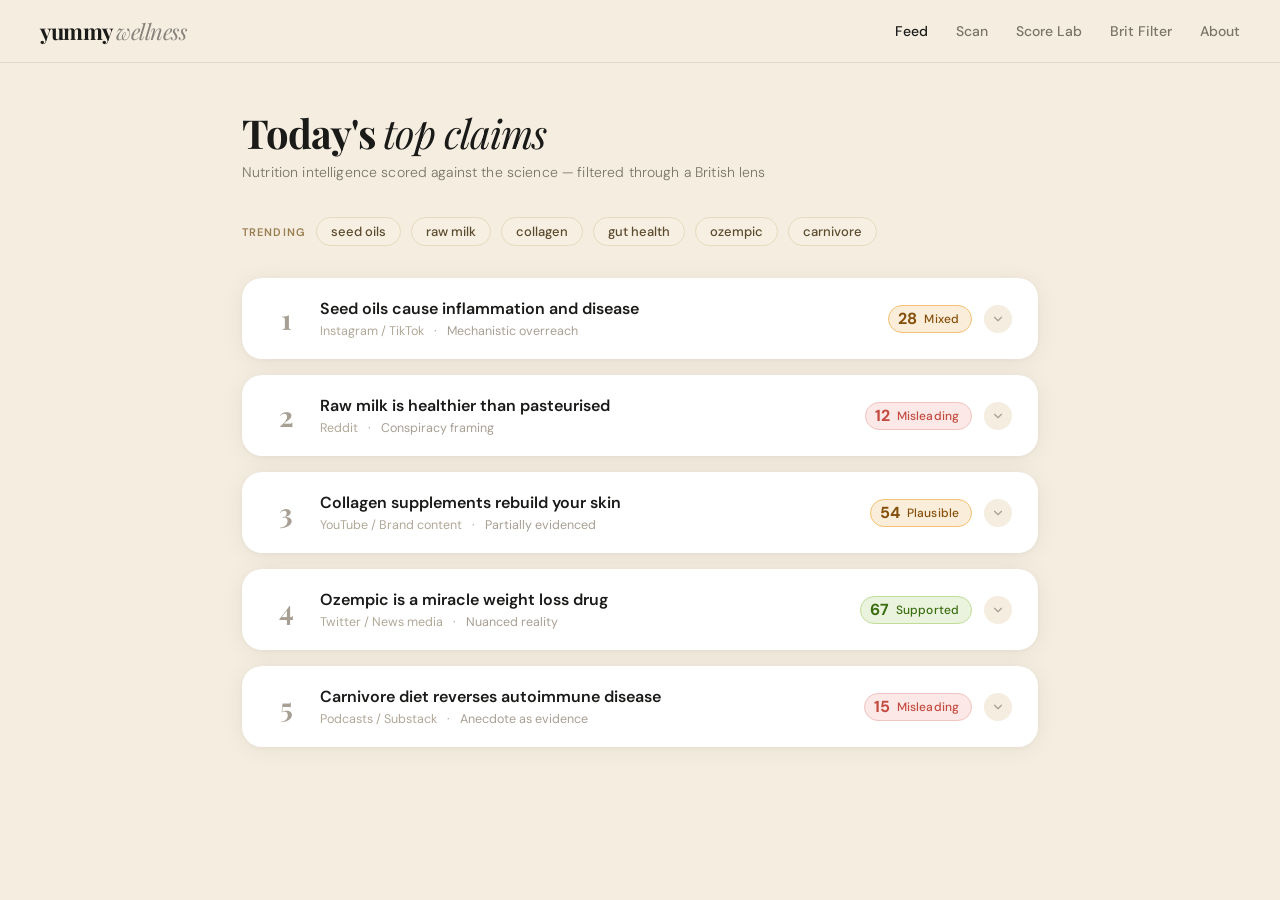
==== commit 465394a6: "deploy: feed app as homepage, investor at /investor" ====
--- a/index.html
+++ b/index.html
@@ -1,1726 +1,370 @@
 <!DOCTYPE html>
 <html lang="en">
 <head>
-<meta charset="UTF-8">
-<meta name="viewport" content="width=device-width, initial-scale=1.0, maximum-scale=1.0">
-<title>Yummy Wellness Company — Nutrition Intelligence</title>
-<link rel="preconnect" href="https://fonts.googleapis.com">
-<link rel="preconnect" href="https://fonts.gstatic.com" crossorigin>
-<link href="https://fonts.googleapis.com/css2?family=Playfair+Display:ital,wght@0,600;0,700;1,400;1,600;1,700&family=DM+Sans:wght@300;400;500;600;700&display=swap" rel="stylesheet">
-<style>
-*,*::before,*::after{box-sizing:border-box;margin:0;padding:0;-webkit-tap-highlight-color:transparent}
-:root{
-  --bg:#FEFCF8;--bg2:#FFFFFF;--bg3:#F5EDD9;--bg4:#EDE5CC;
-  --border:rgba(180,140,80,0.13);--border2:rgba(180,140,80,0.22);
-  --ink:#1E1812;--ink2:#4A4240;--ink3:#9A918E;--ink4:#C4B8B2;
-  --mint:#4FBFB5;--mint-d:#3A9E94;--mint-p:#E8F7F6;--mint-dim:rgba(79,191,181,0.12);
-  --orange:#E8874A;--orange-d:#C96830;--orange-p:#FEF0E6;--orange-dim:rgba(232,135,74,0.12);
-  --score-red:#E85A4A;--score-amber:#D4882A;--score-green:#6BA86A;
-  --score-red-p:#FEF0EE;--score-amber-p:#FEF4E0;--score-green-p:#EEF7EA;
-  --r:18px;--r-sm:12px;--r-xs:8px;
-}
-html,body{height:100%;background:var(--bg4);font-family:'DM Sans',sans-serif;color:var(--ink)}
-body{display:flex;flex-direction:column;align-items:center;justify-content:flex-start;min-height:100vh}
-
-/* ── BETA BANNER ── */
-.beta-banner{
-  width:100%;max-width:430px;height:28px;
-  background:linear-gradient(90deg,var(--mint-dim),var(--orange-dim));
-  border-bottom:1px solid var(--border);
-  font-size:9px;font-weight:700;letter-spacing:1.5px;text-transform:uppercase;
-  color:var(--ink3);display:flex;align-items:center;justify-content:center;gap:6px;
-  position:sticky;top:0;z-index:200;flex-shrink:0;
-}
-
-/* ── APP SHELL ── */
-.app{
-  width:100%;max-width:430px;
-  background:var(--bg);
-  display:flex;flex-direction:column;
-  height:calc(100vh - 28px);
-  position:relative;overflow:hidden;
-  box-shadow:0 0 60px rgba(0,0,0,0.12);
-}
-
-/* ── TOP BAR ── */
-.topbar{
-  display:flex;align-items:center;justify-content:space-between;
-  padding:12px 16px 10px;
-  background:var(--bg2);
-  border-bottom:1px solid var(--border);
-  flex-shrink:0;
-  z-index:100;
-}
-.topbar-left{}
-.logo{font-family:'Playfair Display',serif;font-style:italic;font-size:20px;line-height:1;letter-spacing:-0.3px}
-.logo .mint{color:var(--mint-d)}
-.logo .orange{color:var(--orange-d)}
-.logo-sub{font-size:8.5px;letter-spacing:3px;text-transform:uppercase;color:var(--ink4);font-weight:400;margin-top:1px}
-.topbar-right{display:flex;align-items:center;gap:10px}
-.live-badge{
-  display:flex;align-items:center;gap:5px;
-  padding:4px 9px;border-radius:20px;
-  background:var(--score-red-p);border:1px solid rgba(232,90,74,0.2);
-  font-size:8.5px;font-weight:700;letter-spacing:1px;text-transform:uppercase;color:var(--score-red);
-}
-.pulse-dot{
-  width:6px;height:6px;border-radius:50%;background:var(--score-red);
-  animation:pulse 1.5s ease-in-out infinite;
-}
-@keyframes pulse{0%,100%{opacity:1;transform:scale(1)}50%{opacity:0.5;transform:scale(0.7)}}
-.avatar{
-  width:32px;height:32px;border-radius:50%;
-  background:linear-gradient(135deg,var(--mint-p),var(--orange-p));
-  border:1.5px solid var(--border2);
-  display:flex;align-items:center;justify-content:center;
-  font-size:12px;
-}
-
-/* ── SCREENS ── */
-.screens{flex:1;overflow:hidden;position:relative}
-.screen{
-  position:absolute;inset:0;
-  overflow-y:auto;overflow-x:hidden;
-  -webkit-overflow-scrolling:touch;
-  display:none;
-  scroll-behavior:smooth;
-}
-.screen.active{display:block}
-.screen::-webkit-scrollbar{display:none}
-
-/* ── BOTTOM NAV ── */
-.bottom-nav{
-  display:flex;height:64px;
-  background:rgba(254,252,248,0.97);
-  backdrop-filter:blur(12px);-webkit-backdrop-filter:blur(12px);
-  border-top:1px solid var(--border);
-  flex-shrink:0;z-index:100;
-}
-.bn{
-  flex:1;display:flex;flex-direction:column;align-items:center;justify-content:center;
-  gap:3px;cursor:pointer;border:none;background:none;padding:0;
-  color:var(--ink4);transition:color 0.15s;
-}
-.bn.active{color:var(--mint-d)}
-.bn svg{transition:stroke 0.15s}
-.bn.active svg{stroke:var(--mint-d) !important}
-.bn-lbl{font-size:8px;font-weight:700;letter-spacing:0.8px;text-transform:uppercase;white-space:nowrap}
-
-/* ── EXPLAINER CARD ── */
-.explainer-card{
-  margin:12px 12px 0;
-  background:var(--bg2);border:1px solid var(--border);border-radius:var(--r);
-  padding:14px 14px 12px;
-  box-shadow:0 2px 12px rgba(180,140,80,0.07);
-}
-.explainer-headline{
-  font-family:'Playfair Display',serif;font-style:italic;font-size:14px;
-  color:var(--ink);line-height:1.4;margin-bottom:12px;
-}
-.explainer-cols{display:flex;align-items:flex-start;gap:0}
-.exp-col{flex:1;text-align:center;padding:0 6px}
-.exp-icon{font-size:20px;margin-bottom:4px}
-.exp-title{font-size:10px;font-weight:700;letter-spacing:0.5px;color:var(--ink);margin-bottom:3px}
-.exp-body{font-size:9.5px;color:var(--ink3);line-height:1.45;font-weight:300}
-.exp-divider{width:1px;background:var(--border);align-self:stretch;flex-shrink:0;margin:4px 0}
-
-/* ── HERO CARD ── */
-.hero-card{
-  margin:12px 12px 0;
-  background:var(--bg2);
-  border:1px solid var(--border);
-  border-radius:var(--r);
-  box-shadow:0 2px 16px rgba(180,140,80,0.08);
-  overflow:hidden;
-  background:linear-gradient(135deg,rgba(79,191,181,0.04) 0%,rgba(232,135,74,0.04) 100%),var(--bg2);
-}
-.hero-top{padding:14px 16px 12px}
-.hero-tracking{
-  display:flex;align-items:center;gap:5px;
-  font-size:8.5px;font-weight:700;letter-spacing:1.5px;text-transform:uppercase;color:var(--ink4);
-  margin-bottom:10px;
-}
-.hero-tracking .ht-dot{width:5px;height:5px;border-radius:50%;background:var(--mint)}
-.hero-headline{
-  font-family:'Playfair Display',serif;font-style:italic;font-size:15px;
-  line-height:1.45;color:var(--ink);
-  min-height:42px;
-}
-.hero-stats{
-  display:flex;border-top:1px solid var(--border);
-}
-.stat-col{
-  flex:1;padding:10px 12px 11px;text-align:center;
-  position:relative;
-}
-.stat-col+.stat-col::before{
-  content:'';position:absolute;left:0;top:20%;bottom:20%;
-  width:1px;background:var(--border);
-}
-.stat-n{font-size:22px;font-weight:700;line-height:1}
-.stat-l{font-size:8.5px;font-weight:500;letter-spacing:0.5px;text-transform:uppercase;color:var(--ink4);margin-top:2px}
-#statMisinfo.stat-n{color:var(--orange-d)}
-#statTrue.stat-n{color:var(--mint-d)}
-
-/* ── TICKER ── */
-.ticker-wrap{
-  margin:10px 0 0;overflow:hidden;
-  background:var(--orange-p);
-  border-top:1px solid rgba(232,135,74,0.15);
-  border-bottom:1px solid rgba(232,135,74,0.15);
-  padding:7px 0;
-}
-.ticker-label{
-  display:inline-flex;align-items:center;gap:4px;
-  padding:0 10px;
-  font-size:8px;font-weight:700;letter-spacing:1px;text-transform:uppercase;color:var(--orange-d);
-  flex-shrink:0;
-}
-.ticker-inner{display:flex;align-items:center;overflow:hidden}
-.ticker-track{
-  display:flex;align-items:center;gap:0;white-space:nowrap;
-  animation:ticker-scroll 30s linear infinite;
-}
-@keyframes ticker-scroll{from{transform:translateX(0)}to{transform:translateX(-50%)}}
-.ti{
-  display:inline-flex;align-items:center;gap:6px;
-  padding:0 18px;font-size:11px;color:var(--ink2);font-weight:300;
-}
-.ti::after{content:'·';color:var(--ink4);margin-left:6px}
-
-/* ── SECTION HEADER ── */
-.sec-head{
-  display:flex;align-items:center;justify-content:space-between;
-  padding:14px 16px 6px;
-}
-.sec-title{font-size:10px;font-weight:700;letter-spacing:2px;text-transform:uppercase;color:var(--ink4)}
-.sec-link{
-  font-size:11px;font-weight:500;color:var(--mint-d);
-  cursor:pointer;text-decoration:none;background:none;border:none;padding:0;
-}
-
-/* ── FILTER PILLS ── */
-.filter-row{display:flex;gap:6px;padding:0 14px 10px;flex-wrap:nowrap;overflow-x:auto}
-.filter-row::-webkit-scrollbar{display:none}
-.fp{
-  padding:5px 12px;border-radius:20px;
-  background:var(--bg3);color:var(--ink4);
-  border:1px solid var(--border);
-  font-size:11px;font-weight:500;white-space:nowrap;
-  cursor:pointer;transition:all 0.15s;
-}
-.fp.on{background:var(--mint-dim);color:var(--mint-d);border-color:rgba(79,191,181,0.3)}
-
-/* ── CLAIM CARDS ── */
-.claims-list{padding:0 12px 8px}
-.claim-card{
-  background:var(--bg2);border:1px solid var(--border);border-radius:var(--r-sm);
-  margin-bottom:8px;overflow:hidden;
-  box-shadow:0 1px 6px rgba(180,140,80,0.05);
-  animation:cardIn 0.35s ease both;
-}
-@keyframes cardIn{from{opacity:0;transform:translateY(8px)}to{opacity:1;transform:translateY(0)}}
-.cc-head{
-  display:flex;align-items:center;gap:10px;padding:12px 12px 11px;
-  cursor:pointer;user-select:none;
-}
-.cc-rank{
-  width:26px;height:26px;border-radius:50%;
-  display:flex;align-items:center;justify-content:center;
-  font-size:10px;font-weight:700;flex-shrink:0;
-}
-.cc-rank.r{background:var(--score-red-p);color:var(--score-red)}
-.cc-rank.a{background:var(--score-amber-p);color:var(--score-amber)}
-.cc-rank.g{background:var(--score-green-p);color:var(--score-green)}
-.cc-mid{flex:1;min-width:0}
-.cc-meta{display:flex;align-items:center;gap:4px;margin-bottom:3px}
-.cc-dot{width:5px;height:5px;border-radius:50%;flex-shrink:0}
-.cc-src{font-size:8.5px;font-weight:600;letter-spacing:0.5px;text-transform:uppercase;color:var(--ink3)}
-.cc-age{font-size:8.5px;color:var(--ink4);font-weight:300}
-.cc-title{
-  font-family:'Playfair Display',serif;font-style:italic;font-size:13px;
-  color:var(--ink);line-height:1.35;
-  display:-webkit-box;-webkit-line-clamp:2;-webkit-box-orient:vertical;overflow:hidden;
-}
-.cc-right{display:flex;flex-direction:column;align-items:flex-end;gap:5px;flex-shrink:0}
-.score-pill{
-  padding:3px 7px;border-radius:8px;text-align:center;flex-shrink:0;
-  display:flex;flex-direction:column;align-items:center;
-}
-.sp-n{font-size:14px;font-weight:700;line-height:1}
-.sp-l{font-size:7.5px;font-weight:600;letter-spacing:0.3px;text-transform:uppercase;line-height:1.2;white-space:nowrap}
-.chevron{transition:transform 0.25s ease;flex-shrink:0}
-.claim-card.open .chevron{transform:rotate(180deg)}
-
-/* ── CARD BODY ── */
-.cc-body{
-  max-height:0;overflow:hidden;
-  transition:max-height 0.35s cubic-bezier(0.4,0,0.2,1);
-}
-.claim-card.open .cc-body{max-height:600px}
-.cc-body-in{
-  padding:12px 14px 14px;
-  border-top:1.5px dashed rgba(180,140,80,0.15);
-  background:rgba(248,244,238,0.3);
-}
-.cc-verdict-row{display:flex;align-items:center;justify-content:space-between;margin-bottom:9px}
-.cc-tag{
-  padding:3px 9px;border-radius:20px;
-  font-size:9px;font-weight:700;letter-spacing:0.5px;text-transform:uppercase;
-}
-.sci-lbl{
-  display:flex;align-items:center;gap:4px;
-  font-size:8.5px;font-weight:700;letter-spacing:1px;text-transform:uppercase;color:var(--mint-d);
-}
-.score-bar{
-  height:5px;background:var(--bg3);border-radius:3px;margin-bottom:10px;overflow:hidden;
-}
-.score-fill{height:100%;border-radius:3px;transition:width 1.2s cubic-bezier(0.4,0,0.2,1)}
-.verdict-text{font-size:12px;color:var(--ink2);line-height:1.65;margin-bottom:8px;font-weight:300}
-.verdict-text strong{font-weight:600;color:var(--ink)}
-.sources-text{font-size:10px;color:var(--ink4);line-height:1.4;margin-bottom:8px;font-weight:300}
-.global-pill{
-  display:flex;align-items:flex-start;gap:8px;
-  background:var(--mint-dim);border:1px solid rgba(79,191,181,0.15);
-  border-radius:var(--r-xs);padding:9px 11px;margin-bottom:8px;
-}
-.global-txt{font-size:11px;color:var(--ink2);line-height:1.55;font-weight:300}
-.brit-box{
-  border-left:2.5px solid var(--orange);
-  background:var(--orange-dim);
-  border-radius:0 var(--r-xs) var(--r-xs) 0;
-  padding:9px 12px 9px 11px;margin-bottom:10px;
-}
-.brit-lbl{font-size:8px;font-weight:700;letter-spacing:1px;text-transform:uppercase;color:var(--orange-d);margin-bottom:3px}
-.brit-txt{font-size:11px;color:var(--ink2);line-height:1.55;font-weight:300}
-.full-btn{
-  display:block;width:100%;padding:9px;border-radius:var(--r-xs);
-  background:var(--bg3);border:1px solid var(--border2);
-  font-size:11px;font-weight:600;color:var(--mint-d);letter-spacing:0.3px;
-  cursor:pointer;text-align:center;transition:all 0.15s;
-}
-.full-btn:hover{background:var(--mint-dim);border-color:rgba(79,191,181,0.3)}
-
-/* ── EMPTY STATE ── */
-.empty-state{
-  text-align:center;padding:36px 24px;
-  font-size:12px;color:var(--ink4);font-weight:300;line-height:1.7;
-}
-
-/* ── SUBMIT CLAIM ── */
-.submit-section{
-  margin:4px 12px 16px;
-  background:var(--bg2);border:1px solid var(--border);border-radius:var(--r);
-  padding:16px;
-}
-.sub-title{font-size:9px;font-weight:700;letter-spacing:2px;text-transform:uppercase;color:var(--ink4);margin-bottom:4px}
-.sub-desc{font-size:11px;color:var(--ink3);margin-bottom:12px;line-height:1.5;font-weight:300}
-.sub-row{display:flex;gap:8px}
-.sub-input{
-  flex:1;padding:9px 12px;
-  background:var(--bg3);border:1px solid var(--border2);border-radius:var(--r-xs);
-  font-size:12px;color:var(--ink);font-family:'DM Sans',sans-serif;outline:none;
-}
-.sub-input::placeholder{color:var(--ink4)}
-.sub-input:focus{border-color:rgba(79,191,181,0.4);background:var(--bg2)}
-.sub-btn{
-  padding:9px 14px;border-radius:var(--r-xs);
-  background:var(--mint-d);border:none;color:#fff;
-  font-size:10px;font-weight:700;letter-spacing:1px;text-transform:uppercase;
-  cursor:pointer;white-space:nowrap;transition:opacity 0.15s;
-}
-.sub-btn:disabled{opacity:0.5}
-.sub-result{
-  margin-top:10px;padding:10px 12px;border-radius:var(--r-xs);
-  font-size:12px;line-height:1.6;display:none;
-}
-
-/* ── SCREEN 2: ALL CLAIMS ── */
-#s-allclaims .sec-head{padding-top:16px}
-
-/* ── SCREEN 3: RECIPES ── */
-.recipe-section-head{
-  padding:16px 16px 10px;
-  border-bottom:1px solid var(--border);
-  background:linear-gradient(135deg,rgba(79,191,181,0.03),rgba(232,135,74,0.03));
-}
-.recipe-loading{
-  display:flex;flex-direction:column;align-items:center;gap:12px;
-  padding:40px 24px;text-align:center;
-  font-size:12px;color:var(--ink3);font-weight:300;
-}
-.recipe-spinner{
-  width:28px;height:28px;border-radius:50%;
-  border:2.5px solid var(--border2);border-top-color:var(--mint-d);
-  animation:spin 0.8s linear infinite;
-}
-@keyframes spin{to{transform:rotate(360deg)}}
-.recipe-list{padding:12px}
-.recipe-block{
-  background:var(--bg2);border:1px solid var(--border);border-radius:var(--r-sm);
-  margin-bottom:12px;overflow:hidden;
-  animation:cardIn 0.4s ease both;
-  box-shadow:0 2px 12px rgba(180,140,80,0.06);
-}
-.rb-head{
-  display:flex;align-items:center;gap:11px;
-  padding:13px 14px 10px;
-  background:linear-gradient(135deg,rgba(79,191,181,0.05),rgba(232,135,74,0.05));
-  border-bottom:1px solid var(--border);
-}
-.rb-emoji{font-size:28px;flex-shrink:0}
-.rb-meta{flex:1;min-width:0}
-.rb-label{font-size:8.5px;font-weight:700;letter-spacing:1.5px;text-transform:uppercase;color:var(--ink4);margin-bottom:2px}
-.rb-claim{font-family:'Playfair Display',serif;font-style:italic;font-size:12px;color:var(--ink);line-height:1.35;display:-webkit-box;-webkit-line-clamp:2;-webkit-box-orient:vertical;overflow:hidden}
-.rb-score{font-size:18px;font-weight:700;flex-shrink:0;text-align:center}
-.rb-sci{
-  font-size:11px;color:var(--mint-d);padding:9px 14px;
-  border-bottom:1px solid var(--border);line-height:1.5;font-weight:300;
-  background:var(--mint-dim);
-}
-.recipes-inner{padding:0}
-.recipe-card{padding:13px 14px;border-bottom:1px solid var(--border)}
-.recipe-card:last-child{border-bottom:none}
-.rc-top{display:flex;align-items:flex-start;justify-content:space-between;gap:8px;margin-bottom:4px}
-.rc-name{font-size:13px;font-weight:600;color:var(--ink);line-height:1.2}
-.rc-time{font-size:10px;color:var(--ink4);font-weight:400;flex-shrink:0;margin-top:1px}
-.rc-why{font-size:10.5px;color:var(--mint-d);margin-bottom:7px;line-height:1.45;font-weight:400}
-.rc-ingr{display:flex;flex-wrap:wrap;gap:4px 10px;margin-bottom:8px}
-.rc-ingr span{font-size:10px;color:var(--ink3);font-weight:300}
-.rc-div{height:1px;background:var(--bg3);margin-bottom:8px;border-radius:1px}
-.rc-method{font-size:11px;color:var(--ink2);line-height:1.6;font-weight:300}
-
-/* ── SCREEN 4: GLOBAL ── */
-.global-hero{
-  padding:20px 16px 16px;
-  background:linear-gradient(135deg,rgba(79,191,181,0.08),rgba(232,135,74,0.08));
-  border-bottom:1px solid var(--border);
-}
-.gh-eyebrow{font-size:8.5px;font-weight:700;letter-spacing:2px;text-transform:uppercase;color:var(--mint-d);margin-bottom:6px}
-.gh-title{font-family:'Playfair Display',serif;font-style:italic;font-size:18px;color:var(--ink);line-height:1.3;margin-bottom:8px}
-.gh-body{font-size:12px;color:var(--ink3);line-height:1.6;font-weight:300}
-.country-strip{
-  display:flex;gap:6px;padding:12px 14px;overflow-x:auto;
-  border-bottom:1px solid var(--border);
-  flex-wrap:nowrap;
-}
-.country-strip::-webkit-scrollbar{display:none}
-.country-btn{
-  padding:5px 12px;border-radius:20px;
-  background:var(--bg2);border:1px solid var(--border2);
-  font-size:11px;font-weight:500;color:var(--ink3);cursor:pointer;white-space:nowrap;
-  transition:all 0.15s;
-}
-.country-btn.on{background:var(--mint-dim);border-color:rgba(79,191,181,0.35);color:var(--mint-d)}
-#globalList{padding:12px}
-
-/* ── SCREEN 5: ABOUT ── */
-.about-hero{
-  padding:24px 18px 20px;
-  background:linear-gradient(135deg,rgba(79,191,181,0.07),rgba(232,135,74,0.07));
-  border-bottom:1px solid var(--border);
-}
-.ah-eyebrow{font-size:8.5px;font-weight:700;letter-spacing:2px;text-transform:uppercase;color:var(--ink4);margin-bottom:6px}
-.ah-title{font-family:'Playfair Display',serif;font-style:italic;font-size:20px;color:var(--ink);line-height:1.3;margin-bottom:8px}
-.ah-body{font-size:12px;color:var(--ink3);line-height:1.65;font-weight:300}
-.about-cards{padding:12px}
-.about-card{
-  background:var(--bg2);border:1px solid var(--border);border-radius:var(--r-sm);
-  padding:16px;margin-bottom:10px;
-  box-shadow:0 1px 6px rgba(180,140,80,0.05);
-}
-.ac-head{
-  display:flex;align-items:center;gap:8px;margin-bottom:10px;
-}
-.ac-icon{
-  width:32px;height:32px;border-radius:var(--r-xs);
-  background:var(--mint-dim);display:flex;align-items:center;justify-content:center;flex-shrink:0;
-}
-.ac-title{font-size:12px;font-weight:700;color:var(--ink)}
-.ac-body{font-size:11px;color:var(--ink3);line-height:1.65;font-weight:300}
-.score-legend{display:flex;flex-direction:column;gap:8px;margin-top:10px}
-.sl-row{display:flex;align-items:center;gap:10px}
-.sl-circ{
-  width:32px;height:32px;border-radius:50%;
-  display:flex;align-items:center;justify-content:center;
-  font-size:10px;font-weight:700;flex-shrink:0;
-}
-.sl-text{font-size:11px;color:var(--ink2);line-height:1.4;font-weight:300}
-
-/* ── QR SECTION ── */
-.qr-section{
-  margin:10px 12px 16px;
-  background:var(--bg2);border:1px solid var(--border);border-radius:var(--r);
-  overflow:hidden;
-  box-shadow:0 2px 12px rgba(180,140,80,0.07);
-}
-.qr-head{
-  padding:14px 16px 12px;
-  background:linear-gradient(135deg,rgba(79,191,181,0.05),rgba(232,135,74,0.05));
-  border-bottom:1px solid var(--border);
-}
-.qr-head-row{display:flex;align-items:center;gap:8px;margin-bottom:2px}
-.qr-title{font-size:12px;font-weight:700;color:var(--ink)}
-.qr-beta-pill{
-  padding:2px 7px;border-radius:20px;
-  background:var(--orange-dim);color:var(--orange-d);
-  font-size:8px;font-weight:700;letter-spacing:0.5px;text-transform:uppercase;
-}
-.qr-desc{font-size:11px;color:var(--ink3);line-height:1.5;font-weight:300}
-.qr-spark{font-size:10.5px;color:var(--ink4);margin-top:6px;font-weight:300}
-.qr-stores{display:flex;gap:8px;padding:12px 14px}
-.store-btn{
-  flex:1;padding:10px 6px;border-radius:var(--r-sm);
-  background:var(--bg3);border:1.5px solid var(--border);
-  display:flex;flex-direction:column;align-items:center;gap:4px;cursor:pointer;
-  transition:all 0.15s;font-family:'DM Sans',sans-serif;
-}
-.store-btn.on{border-color:var(--mint-d);background:var(--mint-dim)}
-.store-btn-emoji{font-size:22px}
-.store-btn-name{font-size:9px;font-weight:700;letter-spacing:0.3px;color:var(--ink)}
-.qr-gen-btn{
-  display:block;width:calc(100% - 28px);margin:0 14px 12px;
-  padding:11px;border-radius:var(--r-xs);border:none;
-  background:var(--mint-d);color:#fff;
-  font-size:11px;font-weight:700;letter-spacing:0.5px;text-transform:uppercase;
-  cursor:pointer;transition:all 0.2s;
-}
-.qr-gen-btn:disabled{background:var(--bg4);color:var(--ink4);cursor:default}
-.qr-output{display:none;border-top:1px solid var(--border)}
-.qr-output-inner{padding:14px}
-.qr-store-head{
-  display:flex;align-items:center;gap:10px;
-  margin-bottom:12px;padding-bottom:10px;border-bottom:1px dashed var(--border2);
-}
-.qr-canvas-row{display:flex;gap:14px;align-items:flex-start;margin-bottom:12px}
-.qr-corner-wrap{
-  position:relative;flex-shrink:0;
-}
-.qr-corners{position:absolute;inset:-5px;pointer-events:none}
-.qr-corner{
-  position:absolute;width:12px;height:12px;
-  border-color:var(--mint-d);border-style:solid;border-width:0;
-}
-.qr-corner.tl{top:0;left:0;border-top-width:2.5px;border-left-width:2.5px;border-radius:2px 0 0 0}
-.qr-corner.tr{top:0;right:0;border-top-width:2.5px;border-right-width:2.5px;border-radius:0 2px 0 0}
-.qr-corner.bl{bottom:0;left:0;border-bottom-width:2.5px;border-left-width:2.5px;border-radius:0 0 0 2px}
-.qr-corner.br{bottom:0;right:0;border-bottom-width:2.5px;border-right-width:2.5px;border-radius:0 0 2px 0}
-#qrCanvas{border-radius:8px;border:1px solid var(--border);display:block}
-#qrDetails{flex:1}
-#qrIngr{padding-top:10px;border-top:1px solid var(--border)}
-.qr-disclaimer{
-  font-size:9px;color:var(--ink4);text-align:center;
-  padding:8px 14px 14px;font-weight:300;letter-spacing:0.2px;
-}
-
-/* ── DETAIL OVERLAY ── */
-.detail-overlay{
-  position:absolute;inset:0;
-  background:var(--bg);
-  transform:translateX(100%);
-  transition:transform 0.3s cubic-bezier(0.4,0,0.2,1);
-  z-index:150;overflow-y:auto;
-  -webkit-overflow-scrolling:touch;
-}
-.detail-overlay.open{transform:translateX(0)}
-.detail-overlay::-webkit-scrollbar{display:none}
-.d-topbar{
-  display:flex;align-items:center;gap:10px;padding:12px 16px;
-  border-bottom:1px solid var(--border);position:sticky;top:0;
-  background:rgba(254,252,248,0.97);backdrop-filter:blur(12px);z-index:10;
-}
-.d-back{
-  display:flex;align-items:center;gap:5px;
-  font-size:12px;font-weight:500;color:var(--mint-d);
-  cursor:pointer;background:none;border:none;padding:0;
-}
-.d-hero{padding:18px 18px 14px;border-bottom:1px solid var(--border)}
-.d-src{font-size:8.5px;font-weight:600;letter-spacing:1px;text-transform:uppercase;color:var(--ink4);margin-bottom:8px}
-.d-claim{
-  font-family:'Playfair Display',serif;font-style:italic;font-size:17px;
-  color:var(--ink);line-height:1.45;margin-bottom:14px;
-}
-.d-score-row{display:flex;align-items:center;gap:12px}
-.d-circle{
-  width:52px;height:52px;border-radius:50%;
-  display:flex;flex-direction:column;align-items:center;justify-content:center;flex-shrink:0;
-}
-.d-num{font-size:18px;font-weight:700;line-height:1}
-.d-lbl{font-size:8px;font-weight:700;letter-spacing:1px;text-transform:uppercase;color:var(--ink4)}
-.d-label-text{font-size:13px;font-weight:500;color:var(--ink2)}
-.d-body{padding:0 0 30px}
-.d-sec{padding:14px 18px;border-bottom:1px solid var(--border)}
-.d-sec:last-child{border-bottom:none}
-.d-head{
-  display:flex;align-items:center;gap:6px;
-  font-size:8.5px;font-weight:700;letter-spacing:1.5px;text-transform:uppercase;color:var(--ink4);margin-bottom:10px;
-}
-.d-bar{height:6px;background:var(--bg3);border-radius:3px;margin-bottom:12px;overflow:hidden}
-.d-bar-fill{height:100%;border-radius:3px;transition:width 1.2s cubic-bezier(0.4,0,0.2,1)}
-.d-text{font-size:13px;color:var(--ink2);line-height:1.7;margin-bottom:10px;font-weight:300}
-.d-text strong{color:var(--ink);font-weight:600}
-.d-pills{display:flex;flex-wrap:wrap;gap:5px}
-.d-pill{
-  padding:3px 9px;border-radius:20px;
-  background:var(--bg3);color:var(--ink3);border:1px solid var(--border);
-  font-size:9.5px;font-weight:500;
-}
-.d-global{
-  background:var(--mint-dim);border:1px solid rgba(79,191,181,0.15);
-  border-radius:var(--r-xs);padding:12px;
-  font-size:12px;color:var(--ink2);line-height:1.65;font-weight:300;
-}
-.d-brit{
-  border-left:3px solid var(--orange);
-  background:var(--orange-dim);border-radius:0 var(--r-xs) var(--r-xs) 0;padding:12px 14px;
-}
-.d-brit-lbl{font-size:8px;font-weight:700;letter-spacing:1px;text-transform:uppercase;color:var(--orange-d);margin-bottom:4px}
-.d-brit-txt{font-size:12px;color:var(--ink2);line-height:1.65;font-weight:300}
-.d-link{
-  color:var(--mint-d);font-size:12px;font-weight:500;text-decoration:none;
-  display:inline-flex;align-items:center;gap:4px;
-}
-
-/* ── LAST UPDATED ── */
-.last-updated{
-  text-align:center;padding:10px;
-  font-size:9.5px;color:var(--ink4);font-weight:300;letter-spacing:0.3px;
-}
-
-/* ── RESPONSIVE ── */
-@media(max-width:430px){
-  body{background:var(--bg)}
-  .app{box-shadow:none;height:calc(100vh - 28px)}
-}
-</style>
+  <meta charset="UTF-8" />
+  <meta name="viewport" content="width=device-width, initial-scale=1.0" />
+  <title>Yummy Wellness — Today's Top Claims</title>
+  <link rel="stylesheet" href="styles/global.css" />
 </head>
 <body>
 
-<!-- BETA BANNER -->
-<div class="beta-banner">
-  <svg width="10" height="10" viewBox="0 0 24 24" fill="none" stroke="currentColor" stroke-width="2.5" stroke-linecap="round"><polygon points="13 2 3 14 12 14 11 22 21 10 12 10 13 2"/></svg>
-  BETA — Investor preview · Pipeline live · Updating daily
+<!-- ── NAV ── -->
+<nav class="app-nav">
+  <a href="/" class="wordmark-nav">yummy <em>wellness</em></a>
+  <div class="nav-links">
+    <a href="/index.html" class="active">Feed</a>
+    <a href="/scan.html">Scan</a>
+    <a href="/score-lab.html">Score Lab</a>
+    <a href="/brit-filter.html">Brit Filter</a>
+    <a href="/about.html">About</a>
+  </div>
+</nav>
+
+<!-- ── PAGE ── -->
+<div class="page-wrap">
+
+  <div class="page-header">
+    <h1 class="page-heading">Today's <em>top claims</em></h1>
+    <p class="page-tagline">Nutrition intelligence scored against the science — filtered through a British lens</p>
+  </div>
+
+  <div class="trending-strip">
+    <span class="trend-label">Trending</span>
+    <button class="trend-pill">seed oils</button>
+    <button class="trend-pill">raw milk</button>
+    <button class="trend-pill">collagen</button>
+    <button class="trend-pill">gut health</button>
+    <button class="trend-pill">ozempic</button>
+    <button class="trend-pill">carnivore</button>
+  </div>
+
+  <div class="feed" id="feed"></div>
+
 </div>
 
-<!-- APP -->
-<div class="app">
-
-  <!-- TOP BAR -->
-  <div class="topbar">
-    <div class="topbar-left">
-      <div class="logo"><span class="mint">Yummy</span> <span class="orange">Wellness</span> <span style="font-size:13px;color:var(--ink3);font-style:normal;font-weight:600">Co.</span></div>
-      <div class="logo-sub">Nutrition Intelligence</div>
+<!-- ── GLOBAL PANEL OVERLAY ── -->
+<div class="overlay" id="overlay" onclick="handleOverlayClick(event)">
+  <div class="global-panel" id="globalPanel">
+    <div class="drag-handle"></div>
+    <div class="panel-header">
+      <div class="panel-header-text">
+        <div class="panel-eyebrow">🌍 International opinions</div>
+        <div class="panel-claim-title" id="panelClaimTitle"></div>
+      </div>
+      <button class="panel-close" onclick="closeGlobal()">✕</button>
     </div>
-    <div class="topbar-right">
-      <div class="live-badge"><div class="pulse-dot"></div>LIVE</div>
-      <div class="avatar">🥗</div>
+    <div class="consensus-wrap">
+      <div class="consensus-label">Scientific consensus position</div>
+      <div class="consensus-bar">
+        <div class="consensus-marker" id="consensusMarker"></div>
+      </div>
+      <div class="consensus-labels">
+        <span>Debunked</span><span>Contested</span>
+        <span>Nuanced</span><span>Supported</span>
+      </div>
     </div>
+    <div class="stat-row" id="panelStats"></div>
+    <div class="opinions-grid" id="panelOpinions"></div>
+    <p class="panel-footer-note" id="panelFooter"></p>
   </div>
-
-  <!-- SCREENS -->
-  <div class="screens">
-
-    <!-- SCREEN 1: HOME -->
-    <div class="screen active" id="s-home">
-
-      <!-- App explainer -->
-      <div class="explainer-card">
-        <div class="explainer-headline">Nutrition claims are everywhere.<br>We score them against real science.</div>
-        <div class="explainer-cols">
-          <div class="exp-col">
-            <div class="exp-icon">🔍</div>
-            <div class="exp-title">We track</div>
-            <div class="exp-body">Daily claims from Reddit &amp; global news — the stuff your feed is actually full of</div>
-          </div>
-          <div class="exp-divider"></div>
-          <div class="exp-col">
-            <div class="exp-icon">🔬</div>
-            <div class="exp-title">AI scores</div>
-            <div class="exp-body">Every claim scored 0–100 against peer-reviewed science. No agenda</div>
-          </div>
-          <div class="exp-divider"></div>
-          <div class="exp-col">
-            <div class="exp-icon">🇬🇧</div>
-            <div class="exp-title">Brit take</div>
-            <div class="exp-body">Honest British perspective on American food culture. Warm, never preachy</div>
-          </div>
-        </div>
-      </div>
-
-      <!-- Ticker -->
-      <div class="ticker-wrap">
-        <div class="ticker-inner">
-          <div class="ticker-label">
-            <svg width="9" height="9" viewBox="0 0 24 24" fill="none" stroke="var(--orange-d)" stroke-width="2.5" stroke-linecap="round"><polygon points="13 2 3 14 12 14 11 22 21 10 12 10 13 2"/></svg>
-            TRENDING
-          </div>
-          <div style="overflow:hidden;flex:1">
-            <div class="ticker-track" id="tickerTrack">
-              <span class="ti">Loading today's claims...</span>
-            </div>
-          </div>
-        </div>
-      </div>
-
-      <!-- Section header -->
-      <div class="sec-head">
-        <div class="sec-title">TOP 5 TRENDING</div>
-        <button class="sec-link" onclick="goTo('allclaims')">View all →</button>
-      </div>
-
-      <!-- Filter pills -->
-      <div class="filter-row">
-        <button class="fp on" onclick="filterHome('all',this)">All</button>
-        <button class="fp" onclick="filterHome('false',this)">🔥 Misleading</button>
-        <button class="fp" onclick="filterHome('mixed',this)">⚖️ Nuanced</button>
-        <button class="fp" onclick="filterHome('true',this)">✓ Supported</button>
-      </div>
-
-      <!-- Claims list -->
-      <div class="claims-list" id="homeList">
-        <div class="empty-state">Loading today's nutrition claims...</div>
-      </div>
-
-      <div class="last-updated" id="lastUpdated">Checking pipeline...</div>
-    </div>
-
-    <!-- SCREEN 2: EXPLORE / ALL CLAIMS -->
-    <div class="screen" id="s-allclaims">
-      <div class="sec-head" style="padding-top:16px;padding-bottom:4px">
-        <div class="sec-title">All Scored Claims</div>
-      </div>
-      <div class="filter-row">
-        <button class="fp on" onclick="filterAll('all',this)">All</button>
-        <button class="fp" onclick="filterAll('false',this)">🔥 Misleading</button>
-        <button class="fp" onclick="filterAll('mixed',this)">⚖️ Nuanced</button>
-        <button class="fp" onclick="filterAll('true',this)">✓ Supported</button>
-      </div>
-      <div class="claims-list" id="allClaimsList">
-        <div class="empty-state">Loading claims...</div>
-      </div>
-
-      <!-- Nutrition Inquiry -->
-      <div class="submit-section" style="margin-top:4px">
-        <div class="sub-title">Nutrition Inquiry</div>
-        <div class="sub-desc">Ask any nutrition question — we'll answer it with evidence-based science from peer-reviewed sources.</div>
-        <div class="sub-row">
-          <input class="sub-input" type="text" id="inquiryInput" placeholder="How much protein do I actually need?">
-          <button class="sub-btn" id="inquiryBtn" onclick="askNutrition()">ASK</button>
-        </div>
-        <div class="sub-result" id="inquiryResult"></div>
-      </div>
-      <div style="height:16px"></div>
-    </div>
-
-    <!-- SCREEN 3: RECIPES -->
-    <div class="screen" id="s-explore">
-      <div class="recipe-section-head">
-        <div class="sec-title" style="margin-bottom:3px">Recipes</div>
-        <div style="font-family:'Playfair Display',serif;font-style:italic;font-size:16px;color:var(--ink);margin-bottom:5px">Tied to today's trending claims.</div>
-        <div style="font-size:11px;color:var(--ink3);font-weight:300;line-height:1.5">Each recipe features the key ingredient used correctly — no fads, just food that works.</div>
-        <div style="font-size:9px;color:var(--ink4);margin-top:6px" id="recipeCount"></div>
-      </div>
-      <div class="recipe-list" id="recipeList">
-        <div class="recipe-loading">
-          <div class="recipe-spinner"></div>
-          Generating recipes from today's trends...
-        </div>
-      </div>
-    </div>
-
-    <!-- SCREEN 4: GLOBAL -->
-    <div class="screen" id="s-global">
-      <div class="global-hero">
-        <div class="gh-eyebrow">Global Perspectives</div>
-        <div class="gh-title">"How the world views the same claims."</div>
-        <div class="gh-body">Science is universal. Culture, regulation and tradition create different answers. Here's where they diverge.</div>
-      </div>
-      <div class="country-strip">
-        <button class="country-btn on" onclick="filterGlobal('all',this)">🌍 ALL</button>
-        <button class="country-btn" onclick="filterGlobal('us',this)">🇺🇸 US</button>
-        <button class="country-btn" onclick="filterGlobal('uk',this)">🇬🇧 UK</button>
-        <button class="country-btn" onclick="filterGlobal('de',this)">🇩🇪 DE</button>
-        <button class="country-btn" onclick="filterGlobal('jp',this)">🇯🇵 JP</button>
-        <button class="country-btn" onclick="filterGlobal('fr',this)">🇫🇷 FR</button>
-      </div>
-      <div id="globalList">
-        <div class="empty-state">Loading global perspectives...</div>
-      </div>
-    </div>
-
-    <!-- SCREEN 5: ABOUT -->
-    <div class="screen" id="s-about">
-      <div class="about-hero">
-        <div class="ah-eyebrow">About</div>
-        <div class="ah-title">"What <span style="color:var(--mint-d)">Yummy</span> <span style="color:var(--orange-d)">Wellness</span> actually does."</div>
-        <div class="ah-body">We track trending health claims from Reddit and global news daily, then score every single one against peer-reviewed science. No agenda. No nonsense. Warm, honest, evidence-based.</div>
-      </div>
-
-      <div class="about-cards">
-
-        <div class="about-card">
-          <div class="ac-head">
-            <div class="ac-icon">
-              <svg width="16" height="16" viewBox="0 0 24 24" fill="none" stroke="var(--mint-d)" stroke-width="2.5" stroke-linecap="round"><path d="M12 22C12 22 4 16 4 9C4 5 7.5 2 12 2C16.5 2 20 5 20 9C20 16 12 22 12 22Z"/></svg>
-            </div>
-            <div class="ac-title">How the score works</div>
-          </div>
-          <div class="score-legend">
-            <div class="sl-row">
-              <div class="sl-circ" style="background:var(--score-green-p);color:var(--score-green)">85+</div>
-              <div class="sl-text">Well supported by strong peer-reviewed evidence</div>
-            </div>
-            <div class="sl-row">
-              <div class="sl-circ" style="background:var(--score-amber-p);color:var(--score-amber)">40+</div>
-              <div class="sl-text">Partially true, overstated or context-dependent</div>
-            </div>
-            <div class="sl-row">
-              <div class="sl-circ" style="background:var(--score-red-p);color:var(--score-red)">0+</div>
-              <div class="sl-text">Misleading, false or unsupported by evidence</div>
-            </div>
-          </div>
-        </div>
-
-        <div class="about-card">
-          <div class="ac-head">
-            <div class="ac-icon" style="background:var(--orange-dim)">
-              <svg width="16" height="16" viewBox="0 0 24 24" fill="none" stroke="var(--orange-d)" stroke-width="2.5" stroke-linecap="round"><circle cx="12" cy="12" r="10"/><line x1="2" y1="12" x2="22" y2="12"/><path d="M12 2a15.3 15.3 0 0 1 4 10 15.3 15.3 0 0 1-4 10 15.3 15.3 0 0 1-4-10 15.3 15.3 0 0 1 4-10z"/></svg>
-            </div>
-            <div class="ac-title">Where the data comes from</div>
-          </div>
-          <div class="ac-body">Daily pipeline scrapes Reddit nutrition communities and GDELT — a global news monitor covering 65 countries. Claims scored by Claude AI against peer-reviewed research. Editorial review before anything goes live. Refreshes at 6am EST.</div>
-        </div>
-
-        <div class="about-card">
-          <div class="ac-head">
-            <div class="ac-icon" style="background:var(--orange-dim)">
-              <span style="font-size:16px">🇬🇧</span>
-            </div>
-            <div class="ac-title">The Brit take</div>
-          </div>
-          <div class="ac-body">A British couple in California, genuinely shocked by the food here. Every claim gets a warm, honest two-sentence observation. Never superior. Always from shared experience.</div>
-        </div>
-
-        <div class="about-card">
-          <div class="ac-head">
-            <div class="ac-icon">
-              <svg width="16" height="16" viewBox="0 0 24 24" fill="none" stroke="var(--mint-d)" stroke-width="2.5" stroke-linecap="round"><path d="M12 22s8-4 8-10V5l-8-3-8 3v7c0 6 8 10 8 10z"/></svg>
-            </div>
-            <div class="ac-title">Editorial gate</div>
-          </div>
-          <div class="ac-body">AI scores every claim. Humans review before publication. Nothing goes live without sign-off. We never validate conspiracy framing.</div>
-        </div>
-
-        <!-- QR DISCOUNT SECTION -->
-        <div class="qr-section">
-          <div class="qr-head">
-            <div class="qr-head-row">
-              <div style="font-size:20px">🔲</div>
-              <div class="qr-title">Recipe discount</div>
-              <div class="qr-beta-pill">BETA</div>
-            </div>
-            <div class="qr-desc">Scan at checkout to save on recipe ingredients at your favourite store.</div>
-            <div class="qr-spark">
-              <svg width="10" height="10" viewBox="0 0 24 24" fill="none" stroke="currentColor" stroke-width="2.5" stroke-linecap="round"><polygon points="13 2 3 14 12 14 11 22 21 10 12 10 13 2"/></svg>
-              Choose your store. Generate a QR code. Show at checkout for 15% off all recipe ingredients.
-            </div>
-          </div>
-
-          <div class="qr-stores">
-            <button class="store-btn" data-store="Whole Foods" onclick="selectStore(this)">
-              <div class="store-btn-emoji">🌿</div>
-              <div class="store-btn-name">Whole Foods</div>
-            </button>
-            <button class="store-btn" data-store="Sprouts" onclick="selectStore(this)">
-              <div class="store-btn-emoji">🌱</div>
-              <div class="store-btn-name">Sprouts</div>
-            </button>
-            <button class="store-btn" data-store="Ralphs" onclick="selectStore(this)">
-              <div class="store-btn-emoji">🛒</div>
-              <div class="store-btn-name">Ralphs</div>
-            </button>
-          </div>
-
-          <button class="qr-gen-btn" id="qrGenBtn" disabled onclick="generateQR()">
-            Choose a store above
-          </button>
-
-          <div class="qr-output" id="qrOutput">
-            <div class="qr-output-inner">
-              <div class="qr-store-head" id="qrStoreHead"></div>
-              <div class="qr-canvas-row">
-                <div class="qr-corner-wrap">
-                  <canvas id="qrCanvas" width="140" height="140"></canvas>
-                  <div class="qr-corners">
-                    <div class="qr-corner tl"></div>
-                    <div class="qr-corner tr"></div>
-                    <div class="qr-corner bl"></div>
-                    <div class="qr-corner br"></div>
-                  </div>
-                </div>
-                <div id="qrDetails"></div>
-              </div>
-              <div id="qrIngr"></div>
-            </div>
-            <div class="qr-disclaimer">BETA — Demonstration for partnership discussions · Not redeemable</div>
-          </div>
-        </div>
-
-      </div>
-    </div>
-
-  </div><!-- /screens -->
-
-  <!-- DETAIL OVERLAY -->
-  <div class="detail-overlay" id="detail">
-    <div class="d-topbar">
-      <button class="d-back" onclick="closeDetail()">
-        <svg width="16" height="16" viewBox="0 0 24 24" fill="none" stroke="var(--mint-d)" stroke-width="2.5" stroke-linecap="round"><polyline points="15 18 9 12 15 6"/></svg>
-        Back
-      </button>
-    </div>
-    <div id="detailContent"></div>
-  </div>
-
-  <!-- BOTTOM NAV -->
-  <nav class="bottom-nav">
-    <button class="bn active" id="bn-home" onclick="goTo('home')">
-      <svg width="19" height="19" viewBox="0 0 24 24" fill="none" stroke="currentColor" stroke-width="2" stroke-linecap="round" stroke-linejoin="round"><path d="M3 9l9-7 9 7v11a2 2 0 0 1-2 2H5a2 2 0 0 1-2-2z"/><polyline points="9 22 9 12 15 12 15 22"/></svg>
-      <span class="bn-lbl">Home</span>
-    </button>
-    <button class="bn" id="bn-allclaims" onclick="goTo('allclaims')">
-      <svg width="19" height="19" viewBox="0 0 24 24" fill="none" stroke="currentColor" stroke-width="2" stroke-linecap="round" stroke-linejoin="round"><circle cx="11" cy="11" r="8"/><line x1="21" y1="21" x2="16.65" y2="16.65"/></svg>
-      <span class="bn-lbl">Explore</span>
-    </button>
-    <button class="bn" id="bn-explore" onclick="goTo('explore')">
-      <svg width="19" height="19" viewBox="0 0 24 24" fill="none" stroke="currentColor" stroke-width="2" stroke-linecap="round" stroke-linejoin="round"><path d="M14 2H6a2 2 0 0 0-2 2v16a2 2 0 0 0 2 2h12a2 2 0 0 0 2-2V8z"/><polyline points="14 2 14 8 20 8"/><line x1="16" y1="13" x2="8" y2="13"/><line x1="16" y1="17" x2="8" y2="17"/><polyline points="10 9 9 9 8 9"/></svg>
-      <span class="bn-lbl">Recipes</span>
-    </button>
-    <button class="bn" id="bn-global" onclick="goTo('global')">
-      <svg width="19" height="19" viewBox="0 0 24 24" fill="none" stroke="currentColor" stroke-width="2" stroke-linecap="round"><circle cx="12" cy="12" r="10"/><line x1="2" y1="12" x2="22" y2="12"/><path d="M12 2a15.3 15.3 0 0 1 4 10 15.3 15.3 0 0 1-4 10 15.3 15.3 0 0 1-4-10 15.3 15.3 0 0 1 4-10z"/></svg>
-      <span class="bn-lbl">Global</span>
-    </button>
-    <button class="bn" id="bn-about" onclick="goTo('about')">
-      <svg width="19" height="19" viewBox="0 0 24 24" fill="none" stroke="currentColor" stroke-width="2" stroke-linecap="round"><circle cx="12" cy="12" r="10"/><line x1="12" y1="8" x2="12" y2="12"/><line x1="12" y1="16" x2="12.01" y2="16"/></svg>
-      <span class="bn-lbl">About</span>
-    </button>
-  </nav>
-
-</div><!-- /app -->
+</div>
 
 <script>
-// ── CONSTANTS ──────────────────────────────────────────────
-const DATA_URL = 'https://raw.githubusercontent.com/rowlystudios-lgtm/yummy-wellness-tracker/main/data/daily.json';
-const ANTHROPIC_KEY = 'YOUR_ANTHROPIC_API_KEY';
-let allClaims = [];
-let recipesGenerated = false;
-const CLAIM_STORE = {}; // keyed by listId → array of claim objects
-
-// ── FALLBACK RECIPES ───────────────────────────────────────
-const FALLBACK_RECIPES = [
-  {
-    claim_index: 0,
-    ingredient: "Detox tea / Green tea",
-    emoji: "🍵",
-    science_note: "Green tea's EGCG shows modest metabolic effects — but 'detox' is a marketing term. Your liver detoxes.",
-    recipes: [
-      {
-        name: "Proper Matcha Latte",
-        time: "5 mins",
-        why: "Ceremonial matcha has 3x the EGCG of regular green tea — genuine antioxidants, zero detox claims",
-        ingredients: ["1 tsp ceremonial matcha", "200ml oat milk", "Hot water (80°C)", "Honey to taste"],
-        method: "Whisk matcha with 2 tbsp hot water until smooth paste. Heat oat milk — do not boil. Pour over matcha paste and stir. The 80°C temperature preserves the L-theanine that gives green tea its calm-focus effect."
-      },
-      {
-        name: "Ginger & Lemon Morning Tea",
-        time: "8 mins",
-        why: "Ginger has genuine anti-nausea and mild anti-inflammatory evidence — unlike 'detox' herbs",
-        ingredients: ["3cm fresh ginger, sliced", "½ lemon, juiced", "500ml water", "1 tsp honey"],
-        method: "Simmer ginger in water for 5 minutes. Squeeze in lemon juice and add honey. A genuinely warming drink with real ginger compounds — no laxatives, no false promises."
-      },
-      {
-        name: "Cold Brew White Tea & Cucumber",
-        time: "10 mins + chill",
-        why: "White tea is the least processed form — higher catechin content than black tea without bitterness",
-        ingredients: ["2 white tea bags", "½ cucumber, sliced", "Fresh mint", "Cold water", "Ice"],
-        method: "Brew white tea in cold water for 4 hours (cold brew preserves delicate compounds). Add cucumber and mint. Serve over ice. Genuinely hydrating — and far better than any 'teatox'."
+// ── Live data ─────────────────────────────────────────────────────
+const LIVE_DATA_URL = 'https://raw.githubusercontent.com/rowlystudios-lgtm/yummy-wellness-tracker/main/data/daily.json';
+let currentClaims = [];
+
+function toScoreBand(scoreType, score) {
+  if (scoreType === 'true'  || score >= 85) return 'green';
+  if (scoreType === 'false' || score <  40) return 'red';
+  return 'amber';
+}
+
+function mapLiveClaim(item) {
+  const band   = toScoreBand(item.score_type, item.score);
+  const border = item.score >= 85 ? '#1d9e75' : item.score >= 40 ? '#ef9f27' : '#e24b4a';
+  return {
+    rank:          item.rank,
+    name:          item.claim,
+    source:        item.platform || item.source || 'News',
+    tag:           item.claim_tag || '',
+    scoreVal:      item.score,
+    scoreBand:     band,
+    scoreLabel:    item.score_label || '',
+    title:         item.claim,
+    verdict:       item.verdict || '',
+    science:       item.brit_take || (item.sources || []).join(' · '),
+    scienceLabel:  item.brit_take ? '🇬🇧 Brit Take' : 'Science fact',
+    consensusPos:  `${Math.min(item.score, 97)}%`,
+    consensusBorder: border,
+    sources:       item.sources || [],
+    global_opinion: item.global_opinion || '',
+    url:           item.url || '',
+    hours_ago:     item.hours_ago || 24,
+    isLive:        true,
+  };
+}
+
+async function loadFeed() {
+  let claimsToShow = FALLBACK_CLAIMS;
+  try {
+    const resp = await fetch(LIVE_DATA_URL + '?t=' + Date.now());
+    if (resp.ok) {
+      const data = await resp.json();
+      if (data.top10 && data.top10.length > 0) {
+        claimsToShow = data.top10.map(mapLiveClaim);
+        // Update headline + live badge
+        const tagline = document.querySelector('.page-tagline');
+        if (tagline && data.week_headline) {
+          const pub     = new Date(data.published);
+          const dateStr = pub.toLocaleDateString('en-GB', { day: 'numeric', month: 'short' });
+          tagline.innerHTML = `${data.week_headline}&nbsp;·&nbsp;<span class="live-badge">LIVE</span> ${dateStr}`;
+        }
+        // Swap trending pills to real claim tags
+        const tags = [...new Set(claimsToShow.map(c => c.tag).filter(Boolean))].slice(0, 6);
+        if (tags.length) {
+          const strip = document.querySelector('.trending-strip');
+          const label = strip && strip.querySelector('.trend-label');
+          if (strip) {
+            strip.innerHTML = '';
+            if (label) strip.appendChild(label);
+            tags.forEach(t => {
+              const btn = document.createElement('button');
+              btn.className = 'trend-pill';
+              btn.textContent = t;
+              strip.appendChild(btn);
+            });
+            if (typeof initTrendingPills === 'function') initTrendingPills();
+          }
+        }
       }
-    ]
+    }
+  } catch (e) {
+    console.log('Using fallback data:', e.message);
+  }
+  currentClaims = claimsToShow;
+  buildFeed(claimsToShow);
+}
+
+// ── Fallback hardcoded claims (shown until pipeline has data) ─────
+const FALLBACK_CLAIMS = [
+  {
+    rank: 1,
+    name: "Seed oils cause inflammation and disease",
+    source: "Instagram / TikTok",
+    tag: "Mechanistic overreach",
+    scoreVal: 28,
+    scoreBand: "amber",
+    scoreLabel: "Mixed",
+    title: "Seed oils cause systemic inflammation and are the root of modern disease",
+    verdict: "Omega-6 fatty acids in seed oils can compete with omega-3s, and the modern ratio is skewed. But causation between seed oil consumption and chronic disease remains unproven in controlled human trials. Epidemiological data is confounded by ultra-processed food intake overall.",
+    science: "A 2023 Cochrane meta-analysis of 25 RCTs found that replacing saturated fat with polyunsaturated fat (including seed oils) reduced cardiovascular events by 17%. The inflammatory framing vastly oversimplifies lipid metabolism.",
+    consensusPos: "35%",
+    consensusBorder: "#ef9f27",
+    stats: [
+      { val: "25",  label: "Cochrane RCTs reviewed on dietary fats" },
+      { val: "17%", label: "reduction in CV events replacing sat fat" },
+      { val: "6:1", label: "current avg omega-6 to omega-3 ratio (ideal ~4:1)" }
+    ],
+    opinions: [
+      { flag: "🇬🇧", region: "United Kingdom",  stance: "mainstream", stanceLabel: "Mainstream",  note: "NHS and BDA treat seed oils as acceptable within a balanced diet. Anti-seed oil messaging classified as misinformation by Food Standards Agency." },
+      { flag: "🇺🇸", region: "United States",   stance: "contested",  stanceLabel: "Contested",   note: "AHA recommends polyunsaturated fats. RFK Jr. era HHS has amplified seed oil concerns. Policy and science in public tension." },
+      { flag: "🇦🇺", region: "Australia",        stance: "mainstream", stanceLabel: "Mainstream",  note: "NHMRC dietary guidelines support vegetable oils. Seed oil discourse present in wellness communities but not in clinical guidance." },
+      { flag: "🇯🇵", region: "Japan",            stance: "mainstream", stanceLabel: "Mainstream",  note: "Traditional Japanese diet low in seed oils correlates with longevity — often cited by seed oil critics, though confounded by overall dietary patterns." }
+    ],
+    footer: "Opinions reflect regulatory and institutional stances at time of publication. Individual dietary needs vary."
   },
   {
-    claim_index: 1,
-    ingredient: "Root vegetables",
-    emoji: "🥕",
-    science_note: "Cadmium accumulates in roots and leafy greens. Peeling, a varied diet, and knowing your source all reduce exposure.",
-    recipes: [
-      {
-        name: "Peeled Carrot & Ginger Soup",
-        time: "25 mins",
-        why: "Peeling root vegetables removes the outer layer where cadmium concentrates most",
-        ingredients: ["4 large carrots, peeled", "2cm fresh ginger", "1 onion", "Vegetable stock", "Coconut milk"],
-        method: "Peel and chop carrots thoroughly — the peel is where heavy metals sit. Fry onion and ginger 3 mins. Add carrots and stock, simmer 15 mins. Blend with coconut milk. Simple, delicious, lower-cadmium."
-      },
-      {
-        name: "Roasted Beetroot & Feta Salad",
-        time: "30 mins",
-        why: "Varied diet across different vegetable families reduces cumulative heavy metal exposure",
-        ingredients: ["3 beetroot, peeled", "Rocket leaves", "Feta cheese", "Walnuts", "Balsamic glaze"],
-        method: "Peel and cube beetroot. Roast at 200°C for 25 mins. Cool slightly, toss with rocket, crumbled feta and walnuts. Finish with balsamic. Peeling before roasting significantly reduces cadmium content."
-      },
-      {
-        name: "Miso Soup with Daikon & Tofu",
-        time: "15 mins",
-        why: "Fermented foods support gut health, which plays a role in the body's natural mineral regulation",
-        ingredients: ["1 tbsp white miso", "100g silken tofu", "100g daikon, cubed", "2 spring onions", "Dashi stock"],
-        method: "Bring dashi to a gentle simmer. Add daikon and cook 8 minutes. Add tofu. Remove from heat and whisk in miso — never boil miso as it destroys the beneficial bacteria. Top with spring onions."
-      }
-    ]
+    rank: 2,
+    name: "Raw milk is healthier than pasteurised",
+    source: "Reddit",
+    tag: "Conspiracy framing",
+    scoreVal: 12,
+    scoreBand: "red",
+    scoreLabel: "Misleading",
+    title: "Raw milk is dramatically healthier than pasteurised",
+    verdict: "No credible evidence supports nutritional superiority of raw milk over pasteurised. The CDC documents 840 times more illness outbreaks linked to raw milk. What you gain in unverified probiotics you offset with genuine pathogen exposure.",
+    science: "Pasteurisation reduces bacterial load by >99.9% while preserving 96–98% of proteins, fats, and most vitamins. A 2022 study in the Journal of Food Protection found no clinically meaningful difference in bioavailable nutrient content between pasteurised and raw milk.",
+    consensusPos: "10%",
+    consensusBorder: "#e24b4a",
+    stats: [
+      { val: "840×",  label: "more illness outbreaks vs pasteurised (CDC)" },
+      { val: "99.9%", label: "bacterial reduction from pasteurisation" },
+      { val: "3.7%",  label: "calcium difference — nutritionally negligible" }
+    ],
+    opinions: [
+      { flag: "🇬🇧", region: "United Kingdom", stance: "restricted", stanceLabel: "Restricted", note: "Legal only from registered farms. Scotland, Wales and Northern Ireland ban it outright. Low cultural appetite despite artisan food trends." },
+      { flag: "🇺🇸", region: "United States",  stance: "restricted", stanceLabel: "Restricted", note: "Interstate sales banned. 30 states permit intrastate sales. Raw milk advocacy strongest in rural communities and libertarian wellness spaces." },
+      { flag: "🇫🇷", region: "France",          stance: "legal",     stanceLabel: "Legal",      note: "Legal via vending machines and farm shops. Seen as terroir product rather than health claim — framing differs entirely from US influencer discourse." },
+      { flag: "🇦🇺", region: "Australia",        stance: "banned",    stanceLabel: "Banned",     note: "Nationally banned. Sold as 'bath milk' with 'not for human consumption' labels — a well-documented regulatory workaround." }
+    ],
+    footer: "Global view compares regulatory stance and cultural framing, not nutritional endorsement."
   },
   {
-    claim_index: 2,
-    ingredient: "Garlic",
-    emoji: "🧄",
-    science_note: "Allicin in garlic has genuine cardiovascular and antimicrobial properties — but it's a food, not a drug.",
-    recipes: [
-      {
-        name: "Roasted Garlic & White Bean Dip",
-        time: "35 mins",
-        why: "Slow roasting converts harsh allicin to milder compounds while retaining cardiovascular polyphenols",
-        ingredients: ["2 heads garlic", "1 tin white beans", "2 tbsp olive oil", "Lemon juice", "Fresh thyme"],
-        method: "Slice tops off garlic heads, drizzle with oil, roast at 190°C for 30 mins until soft and caramelised. Squeeze cloves into blender with drained beans, lemon and thyme. Blitz until smooth. Genuinely nutritious and genuinely delicious."
-      },
-      {
-        name: "Garlic-Forward Chicken Broth",
-        time: "20 mins",
-        why: "Garlic in broth releases water-soluble compounds that support immune function during illness",
-        ingredients: ["8 garlic cloves, crushed", "1L chicken stock", "Fresh ginger", "Spring onion", "Soy sauce"],
-        method: "Simmer crushed garlic and ginger in stock for 15 minutes. Add soy sauce and spring onion. Strain or serve as-is. The crushing activates allicin — this is why garlic should be cut 10 minutes before cooking for maximum benefit."
-      },
-      {
-        name: "Pasta Aglio e Olio",
-        time: "20 mins",
-        why: "Extra virgin olive oil and garlic together show synergistic anti-inflammatory effects in studies",
-        ingredients: ["4 garlic cloves, sliced thin", "200g spaghetti", "4 tbsp extra virgin olive oil", "Chilli flakes", "Parsley"],
-        method: "Cook pasta. Gently warm (don't fry) garlic in olive oil until just golden — 3 minutes. Toss with pasta, pasta water, chilli and parsley. Low heat preserves the delicate garlic compounds that make this more than just a flavour exercise."
-      }
-    ]
+    rank: 3,
+    name: "Collagen supplements rebuild your skin",
+    source: "YouTube / Brand content",
+    tag: "Partially evidenced",
+    scoreVal: 54,
+    scoreBand: "amber",
+    scoreLabel: "Plausible",
+    title: "Collagen supplements visibly rebuild skin and reduce wrinkles",
+    verdict: "Some evidence exists, but the mechanism is debated. Ingested collagen is broken down into amino acids before absorption — the body doesn't preferentially direct these to skin. Several industry-funded trials show modest improvements in skin elasticity; independent replication is limited.",
+    science: "A 2021 systematic review in the Journal of Drugs in Dermatology analysed 19 RCTs. Hydrolysed collagen showed statistically significant improvements in skin elasticity and hydration compared to placebo — but effect sizes were small and most trials were manufacturer-funded.",
+    consensusPos: "55%",
+    consensusBorder: "#3aaba0",
+    stats: [
+      { val: "19",  label: "RCTs reviewed in 2021 skin collagen meta-analysis" },
+      { val: "12%", label: "average improvement in skin elasticity reported" },
+      { val: "~£30",label: "avg monthly cost vs ~£3 for equivalent glycine from food" }
+    ],
+    opinions: [
+      { flag: "🇬🇧", region: "United Kingdom", stance: "restricted", stanceLabel: "Cautious",    note: "NHS advises that evidence is insufficient to recommend collagen supplements. Strong commercial market exists despite clinical ambivalence." },
+      { flag: "🇯🇵", region: "Japan",           stance: "legal",     stanceLabel: "Mainstream",  note: "Collagen supplements deeply embedded in beauty culture. Japan is the world's largest consumer. Regulatory framework allows functional food claims." },
+      { flag: "🇺🇸", region: "United States",  stance: "restricted", stanceLabel: "Unregulated", note: "FDA classifies as supplement — no efficacy approval required. Market dominated by brand-sponsored research creating circular evidence loops." },
+      { flag: "🇩🇪", region: "Germany",         stance: "mainstream", stanceLabel: "Sceptical",  note: "German Nutrition Society does not endorse collagen supplements. Mainstream clinical view is that a varied diet provides adequate precursors." }
+    ],
+    footer: "Evidence base is growing but remains underpowered for definitive claims. Buyer caution is warranted."
+  },
+  {
+    rank: 4,
+    name: "Ozempic is a miracle weight loss drug",
+    source: "Twitter / News media",
+    tag: "Nuanced reality",
+    scoreVal: 67,
+    scoreBand: "green",
+    scoreLabel: "Supported",
+    title: "Ozempic and GLP-1 drugs are a breakthrough for sustainable weight loss",
+    verdict: "GLP-1 receptor agonists represent a genuine clinical advance for obesity treatment, with trial data showing 15–22% body weight reduction. The 'miracle' framing obscures real concerns: weight regain on cessation, muscle loss, side effect profiles, and long-term unknown risks in otherwise healthy people using it for cosmetic weight loss.",
+    science: "STEP 1 trial (NEJM, 2021): semaglutide 2.4mg produced mean weight loss of 14.9% vs 2.4% placebo over 68 weeks. SURMOUNT-1 trial showed tirzepatide achieving up to 22.5% weight reduction — the strongest result in obesity pharmacology to date.",
+    consensusPos: "72%",
+    consensusBorder: "#1d9e75",
+    stats: [
+      { val: "22.5%", label: "max body weight reduction in SURMOUNT-1 trial" },
+      { val: "68%",   label: "regain weight within 1 yr of stopping (STEP 4)" },
+      { val: "~£200", label: "estimated monthly NHS cost per patient" }
+    ],
+    opinions: [
+      { flag: "🇬🇧", region: "United Kingdom", stance: "restricted", stanceLabel: "Rationed",           note: "NICE approved for obesity with BMI 35+. NHS rollout limited by supply and cost. Private prescribing booming — significant two-tier access concern." },
+      { flag: "🇺🇸", region: "United States",  stance: "legal",     stanceLabel: "Widespread",          note: "FDA approved for obesity (Wegovy) and T2 diabetes (Ozempic). Off-label cosmetic use widespread. Shortage driven partly by wealthy non-obese users." },
+      { flag: "🇩🇰", region: "Denmark",         stance: "legal",     stanceLabel: "Supported",           note: "Novo Nordisk (manufacturer) is Danish — national pride element. Strong clinical support. Early adopter of GLP-1 class in treatment guidelines." },
+      { flag: "🇧🇷", region: "Brazil",           stance: "restricted", stanceLabel: "Unregulated concern", note: "High demand has created black market compounded versions. ANVISA issued warnings about counterfeit semaglutide. Access inequality acute." }
+    ],
+    footer: "Clinical evidence is strong for obesity treatment. Framing as universally 'miraculous' glosses over cessation effects and equity concerns."
+  },
+  {
+    rank: 5,
+    name: "Carnivore diet reverses autoimmune disease",
+    source: "Podcasts / Substack",
+    tag: "Anecdote as evidence",
+    scoreVal: 15,
+    scoreBand: "red",
+    scoreLabel: "Misleading",
+    title: "The carnivore diet reverses autoimmune conditions where medicine has failed",
+    verdict: "Compelling anecdotes abound but clinical evidence is essentially absent. Elimination diets can reduce inflammatory triggers, which may explain symptom relief — but attributing this to meat specifically lacks mechanistic or trial support. Long-term carnivore diet risks include micronutrient deficiency and elevated cardiovascular markers.",
+    science: "Zero RCTs exist for carnivore diet and autoimmune disease as of 2025. A 2023 observational study published in Current Developments in Nutrition (n=2,029) reported self-reported symptom improvement, but with no control group and massive selection bias from self-selecting participants on carnivore forums.",
+    consensusPos: "8%",
+    consensusBorder: "#e24b4a",
+    stats: [
+      { val: "0",     label: "RCTs on carnivore diet and autoimmune disease (2025)" },
+      { val: "2,029", label: "self-selected participants in largest observational study" },
+      { val: "↑LDL",  label: "consistently elevated in carnivore diet studies" }
+    ],
+    opinions: [
+      { flag: "🇬🇧", region: "United Kingdom", stance: "fringe",     stanceLabel: "Fringe",   note: "No clinical body endorses carnivore diet for autoimmune conditions. BDA lists it among fad diets of concern. Influencer-driven entirely." },
+      { flag: "🇺🇸", region: "United States",  stance: "fringe",     stanceLabel: "Fringe",   note: "Paul Saladino and Jordan Peterson popularised the movement. FDA and AMA positions unchanged. Growing but clinically unsupported." },
+      { flag: "🇭🇺", region: "Hungary",         stance: "restricted", stanceLabel: "Emerging", note: "Hungary has an unusually active carnivore diet clinical community. Some gastroenterologists experimenting informally. Not yet in guidelines." },
+      { flag: "🇨🇦", region: "Canada",           stance: "fringe",     stanceLabel: "Fringe",   note: "Health Canada dietary guidelines directly contradict carnivore principles. Elimination diet versions (without the all-meat framing) have more clinical traction." }
+    ],
+    footer: "Anecdotal recovery stories are real to those who experience them — but cannot substitute for controlled evidence before clinical recommendations are made."
   }
 ];
 
-// ── FALLBACK CLAIMS (always show 5 even when pipeline has fewer) ──
-const FALLBACK_CLAIMS = [
-  {
-    rank:1, claim:"Drinking lemon water first thing in the morning detoxes your liver and boosts your metabolism",
-    source:"Social", platform:"Instagram", hours_ago:8, score:19, score_label:"Misleading",
-    score_type:"false", claim_tag:"Overstated",
-    verdict:"Your liver detoxes itself — that's literally its job. Lemon water is a pleasant way to start the day and may help with hydration, but it has no special detoxifying properties and won't measurably change your metabolic rate.",
-    verdict_highlight:"Your liver detoxes itself",
-    sources:["NHS: Liver function","Harvard Health: Detox diets debunked","Journal of Human Nutrition 2021"],
-    global_opinion:"In Germany, the concept of 'Leberkur' (liver cleansing) is deeply embedded in folk medicine, but gastroenterologists there also confirm the liver requires no external cleansing agent.",
-    brit_take:"We grew up being told lemon in hot water was medicinal too. It isn't — but it does taste rather nice, and that's enough."
-  },
-  {
-    rank:2, claim:"Magnesium glycinate is more effective than melatonin for fixing sleep problems long-term",
-    source:"Reddit", platform:"r/nutrition", hours_ago:14, score:61, score_label:"Nuanced",
-    score_type:"mixed", claim_tag:"Partially true",
-    verdict:"Magnesium glycinate does have modest evidence for improving sleep quality, particularly in people who are deficient — and deficiency is common. Comparing it directly to melatonin is an oversimplification, as they work via completely different mechanisms and suit different sleep issues.",
-    verdict_highlight:"deficiency is common",
-    sources:["Sleep Medicine Reviews 2022","NIH: Magnesium and sleep","Cochrane: Melatonin for insomnia"],
-    global_opinion:"Japan has strict limits on melatonin supplements, making magnesium-based sleep aids more culturally accepted there. In the US, melatonin is taken at doses 10-50x higher than European guidelines recommend.",
-    brit_take:"Britain is only just discovering magnesium supplements after years of Americans banging on about them. As usual, the truth is somewhere in the middle and much less exciting than TikTok suggests."
-  },
-  {
-    rank:3, claim:"Raw milk contains beneficial bacteria destroyed by pasteurisation that boost your immune system",
-    source:"News", platform:"SubStack", hours_ago:22, score:24, score_label:"Misleading",
-    score_type:"false", claim_tag:"Dangerous claim",
-    verdict:"Pasteurisation does kill some bacteria — including the pathogens that cause listeria, salmonella and E. coli. The claimed immune-boosting bacteria are not proven to survive digestion in meaningful quantities. Raw milk is responsible for 840x more illness outbreaks than pasteurised milk per unit consumed.",
-    verdict_highlight:"840x more illness outbreaks",
-    sources:["CDC: Raw milk safety","FDA: Pasteurisation facts","EFSA 2023 report"],
-    global_opinion:"In France, certain raw milk cheeses are protected cultural heritage — but even French health authorities draw a clear line between aged raw-milk cheese and drinking unpasteurised milk directly, particularly for children.",
-    brit_take:"There's something very Californian about paying extra to remove a food safety advance that took humanity a century to achieve. We'll stick with pasteurised, thank you."
-  },
-  {
-    rank:4, claim:"Eating within an 8-hour window (16:8 intermittent fasting) improves metabolic health for most people",
-    source:"Reddit", platform:"r/intermittentfasting", hours_ago:31, score:71, score_label:"Nuanced",
-    score_type:"mixed", claim_tag:"Context-dependent",
-    verdict:"There's decent evidence that time-restricted eating can improve insulin sensitivity and support weight management for many people. 'Most people' is where it gets slippery — it doesn't suit shift workers, those with a history of disordered eating, or people with certain metabolic conditions.",
-    verdict_highlight:"decent evidence",
-    sources:["Cell Metabolism: TRE study 2022","NEJM: Intermittent fasting review","British Dietetic Association"],
-    global_opinion:"Intermittent fasting maps naturally onto Ramadan practices observed by 1.8 billion Muslims globally — researchers in the Gulf have published interesting data on metabolic markers during this period.",
-    brit_take:"We accidentally practise a version of this by having dinner at 7pm and breakfast at 8am. The difference is we don't film ourselves doing it."
-  },
-  {
-    rank:5, claim:"Eating blueberries regularly can meaningfully improve memory and slow cognitive decline",
-    source:"News", platform:"BBC Good Food", hours_ago:19, score:79, score_label:"Nuanced",
-    score_type:"mixed", claim_tag:"Promising evidence",
-    verdict:"Blueberries contain anthocyanins with genuine neuroprotective properties in lab and animal studies. Human trials show modest but real improvements in memory scores in older adults. 'Meaningfully' is doing a lot of work here — don't expect transformation, but they're one of the more evidence-backed 'superfoods'.",
-    verdict_highlight:"genuine neuroprotective properties",
-    sources:["Journal of Agricultural & Food Chemistry","American Journal of Clinical Nutrition 2023","Tufts University HNRCA"],
-    global_opinion:"Japan's government-backed 'functional food' certification programme has approved several anthocyanin-based products for eye and cognitive health — a more formal regulatory endorsement than the US or UK currently offer.",
-    brit_take:"Finally a superfood claim that's at least partially true. They're also one of the few things that taste as good in the UK as they do here, which feels like a win all round."
-  }
-];
-
-// ── GLOBAL OPINIONS (10 perspectives shown always) ────────────
-const GLOBAL_OPINIONS = [
-  {
-    flag:"🇺🇸", country:"United States",
-    claim:"Detox teas & supplements",
-    opinion:"The FDA does not require supplement companies to prove efficacy before selling. 'Detox tea' is a $1.5bn industry operating almost entirely on anecdote and influencer endorsement. The FTC has issued warnings but enforcement is limited.",
-    score:18, score_type:"false", score_label:"Misleading"
-  },
-  {
-    flag:"🇬🇧", country:"United Kingdom",
-    claim:"Raw milk",
-    opinion:"The sale of raw drinking milk is legal in England, Wales and Northern Ireland but tightly regulated — it must carry a health warning and cannot be sold in Scotland. The Food Standards Agency maintains a clear recommendation against it for vulnerable groups.",
-    score:24, score_type:"false", score_label:"Misleading"
-  },
-  {
-    flag:"🇩🇪", country:"Germany",
-    claim:"Herbal liver tonics",
-    opinion:"Germany's Commission E — the world's most respected herbal medicine regulatory body — has approved milk thistle (Silybum marianum) for certain liver conditions. This is a meaningful distinction from most 'liver cleanse' products, which use different and unproven herbs.",
-    score:52, score_type:"mixed", score_label:"Nuanced"
-  },
-  {
-    flag:"🇯🇵", country:"Japan",
-    claim:"Fermented foods & gut health",
-    opinion:"Japan's 'FOSHU' (Foods for Specified Health Uses) system is one of the world's most rigorous functional food certification regimes. Several fermented products — natto, specific probiotic drinks — carry government-approved health claims. The evidence bar is genuinely high.",
-    score:81, score_type:"true", score_label:"Well supported"
-  },
-  {
-    flag:"🇫🇷", country:"France",
-    claim:"Red wine & cardiovascular health",
-    opinion:"The 'French paradox' has been a source of significant scientific interest. France's national health agency now clarifies that no level of alcohol is risk-free, walking back decades of qualified endorsement. The polyphenol benefits seen in studies can be obtained from grape juice.",
-    score:38, score_type:"false", score_label:"Misleading"
-  },
-  {
-    flag:"🇦🇺", country:"Australia",
-    claim:"Vitamin D supplementation",
-    opinion:"Australia has one of the world's highest rates of melanoma, creating a genuine public health tension: sun avoidance is advised, but Vitamin D deficiency is rising as a result. The Australian government now recommends supplementation for at-risk groups — a pragmatic policy pivot.",
-    score:77, score_type:"true", score_label:"Well supported"
-  },
-  {
-    flag:"🇮🇳", country:"India",
-    claim:"Turmeric & curcumin for inflammation",
-    opinion:"Turmeric has been central to Ayurvedic medicine for 4,000 years. Modern research confirms curcumin does have anti-inflammatory properties — but bioavailability is poor without black pepper (piperine). India's ancient practice of adding both to food turns out to be scientifically sound.",
-    score:68, score_type:"mixed", score_label:"Nuanced"
-  },
-  {
-    flag:"🇧🇷", country:"Brazil",
-    claim:"Ultra-processed food & chronic disease",
-    opinion:"Brazil pioneered the NOVA food classification system — now used by WHO — which categorises foods by degree of processing rather than nutrient content. Brazil's national dietary guidelines were the first in the world to explicitly recommend avoiding ultra-processed foods as a primary rule.",
-    score:88, score_type:"true", score_label:"Well supported"
-  },
-  {
-    flag:"🇨🇦", country:"Canada",
-    claim:"Omega-3 supplements for heart health",
-    opinion:"Health Canada requires omega-3 products to carry specific, approved health claims — they cannot say 'prevents heart disease', only that they 'help maintain cardiovascular health'. This is a meaningfully more conservative standard than US FDA labelling allows.",
-    score:64, score_type:"mixed", score_label:"Nuanced"
-  },
-  {
-    flag:"🇰🇷", country:"South Korea",
-    claim:"Fermented kimchi & immunity",
-    opinion:"South Korea's Ministry of Food and Drug Safety has funded substantial research into kimchi's probiotic properties. The data shows clear microbiome diversity benefits. Korean public health messaging actively promotes fermented food consumption as part of official dietary guidelines — unusually direct for a government agency.",
-    score:76, score_type:"true", score_label:"Well supported"
-  },
-  {
-    flag:"🇲🇽", country:"Mexico",
-    claim:"Sugar taxes reducing consumption",
-    opinion:"Mexico introduced a sugar tax on soft drinks in 2014 — one of the first countries to do so. Studies from the National Institute of Public Health show a 12% reduction in purchases among low-income households over two years. The evidence that fiscal policy changes behaviour is stronger here than the food industry acknowledges.",
-    score:83, score_type:"true", score_label:"Well supported"
-  },
-  {
-    flag:"🇳🇴", country:"Norway",
-    claim:"Fish oil & omega-3 for children",
-    opinion:"Norway has given children cod liver oil as a matter of cultural routine for over a century. The country has some of the highest omega-3 levels in the world as a result. Norwegian paediatricians continue to recommend it — and the cardiovascular data on the population is compelling.",
-    score:86, score_type:"true", score_label:"Well supported"
-  }
-];
-
-// ── SCORE HELPERS ──────────────────────────────────────────
-function scoreType(type){
-  return type==='true'?'g':type==='mixed'?'a':'r';
-}
-function scoreColor(type){
-  return type==='true'?'var(--score-green)':type==='mixed'?'var(--score-amber)':'var(--score-red)';
-}
-function scorePale(type){
-  return type==='true'?'var(--score-green-p)':type==='mixed'?'var(--score-amber-p)':'var(--score-red-p)';
-}
-function highlight(text, hl){
-  if(!hl||!text) return text||'';
-  const escaped = hl.replace(/[.*+?^${}()|[\]\\]/g,'\\$&');
-  return text.replace(new RegExp(escaped,'g'),`<strong>${hl}</strong>`);
-}
-function timeAgo(h){
-  if(!h||h<1) return 'Recent';
-  if(h<24) return `${Math.round(h)}h ago`;
-  return `${Math.round(h/24)}d ago`;
-}
-
-// ── LOAD DATA ──────────────────────────────────────────────
-async function loadData(){
-  try{
-    const res = await fetch(DATA_URL+'?t='+Date.now());
-    const data = await res.json();
-    allClaims = data.top10||[];
-    // Pad to always show 5 on home — fill from fallback if pipeline has fewer
-    const homeClaims = mergeWithFallback(allClaims, 5);
-    renderClaims(homeClaims,'homeList');
-    renderClaims(allClaims.length ? allClaims : FALLBACK_CLAIMS,'allClaimsList');
-    buildTicker(homeClaims);
-    if(data.published){
-      const d=new Date(data.published);
-      document.getElementById('lastUpdated').textContent=
-        'Updated '+d.toLocaleDateString('en-US',{month:'short',day:'numeric'})+
-        ' at '+d.toLocaleTimeString('en-US',{hour:'2-digit',minute:'2-digit'});
-    }
-  }catch(e){
-    document.getElementById('lastUpdated').textContent='Pipeline refreshes daily at 11am UTC';
-    renderClaims(FALLBACK_CLAIMS,'homeList');
-    renderClaims(FALLBACK_CLAIMS,'allClaimsList');
-    buildTicker(FALLBACK_CLAIMS);
-  }
-  renderGlobal();
-}
-
-function mergeWithFallback(live, needed){
-  if(live.length >= needed) return live.slice(0, needed);
-  const used = new Set(live.map(c=>c.claim));
-  const extras = FALLBACK_CLAIMS.filter(c=>!used.has(c.claim));
-  return [...live, ...extras].slice(0, needed);
-}
-
-// ── BUILD CARD ─────────────────────────────────────────────
-function buildCard(c,i,listId){
-  const rankCls=scoreType(c.score_type);
-  const col=scoreColor(c.score_type);
-  const pale=scorePale(c.score_type);
-  const cardId=`${listId}-${i}`;
-  const delay=(i*0.06).toFixed(2);
-  const intlOpinion=c.brit_take||c.international_opinion||'';
-  return `
-<div class="claim-card" data-type="${c.score_type}" id="card-${cardId}" style="animation-delay:${delay}s">
-  <div class="cc-head" onclick="toggleCard('${cardId}')">
-    <div class="cc-rank ${rankCls}">${i+1}</div>
-    <div class="cc-mid">
-      <div class="cc-meta">
-        <div class="cc-dot" style="background:${col}"></div>
-        <span class="cc-src">${(c.platform||c.source||'SOCIAL').toUpperCase()}</span>
-        <span class="cc-age">· ${timeAgo(c.hours_ago)}</span>
-      </div>
-      <div class="cc-title">"${c.claim}"</div>
-    </div>
-    <div class="cc-right">
-      <div class="score-pill" style="background:${pale}">
-        <span class="sp-n" style="color:${col}">${c.score}</span>
-        <span class="sp-l" style="color:${col}">${c.score_label||'YUMMY'}</span>
-      </div>
-      <svg class="chevron" width="14" height="14" viewBox="0 0 24 24" fill="none" stroke="var(--ink4)" stroke-width="2.5" stroke-linecap="round"><polyline points="6 9 12 15 18 9"/></svg>
-    </div>
-  </div>
-  <div class="cc-body">
-    <div class="cc-body-in">
-      <div class="cc-verdict-row">
-        <span class="cc-tag" style="background:${pale};color:${col}">${c.claim_tag||(c.score_type==='true'?'Evidence-based':c.score_type==='mixed'?'Nuanced':'Misleading')}</span>
-        <span class="sci-lbl">
-          <svg width="10" height="10" viewBox="0 0 24 24" fill="none" stroke="var(--mint-d)" stroke-width="2.5" stroke-linecap="round"><path d="M12 22C12 22 4 16 4 9C4 5 7.5 2 12 2C16.5 2 20 5 20 9C20 16 12 22 12 22Z"/></svg>
-          SCIENCE VERDICT
-        </span>
-      </div>
-      <div class="score-bar">
-        <div class="score-fill" style="width:0%;background:${col}" data-w="${c.score}%"></div>
-      </div>
-      <div class="verdict-text">${highlight(c.verdict,c.verdict_highlight)}</div>
-      <div class="sources-text">Sources: ${(c.sources||[]).join(' · ')}</div>
-      ${c.global_opinion?`<div class="global-pill"><span style="font-size:13px;flex-shrink:0">🌍</span><span class="global-txt">${c.global_opinion}</span></div>`:''}
-      ${intlOpinion?`<div class="brit-box"><div class="brit-lbl">🌍 International Opinion</div><div class="brit-txt">${intlOpinion}</div></div>`:''}
-      <button class="full-btn" onclick="event.stopPropagation();openDetail('${listId}',${i})">Full analysis →</button>
-    </div>
-  </div>
-</div>`;
-}
-
-// ── TOGGLE CARD ────────────────────────────────────────────
-function toggleCard(cardId){
-  const card=document.getElementById('card-'+cardId);
-  if(!card) return;
-  const wasOpen=card.classList.contains('open');
-  document.querySelectorAll('.claim-card.open').forEach(c=>c.classList.remove('open'));
-  if(!wasOpen){
-    card.classList.add('open');
-    setTimeout(()=>{
-      card.querySelectorAll('.score-fill[data-w]').forEach(b=>{b.style.width=b.dataset.w;});
-    },60);
-    setTimeout(()=>card.scrollIntoView({behavior:'smooth',block:'nearest'}),80);
-  }
-}
-
-// ── RENDER FUNCTIONS ───────────────────────────────────────
-function renderClaims(claims,id){
-  const el=document.getElementById(id);
-  if(!el) return;
-  CLAIM_STORE[id]=claims;
-  if(!claims.length){
-    el.innerHTML='<div class="empty-state">No claims available yet.<br>Check back after 11am UTC.</div>';
-    return;
-  }
-  el.innerHTML=claims.map((c,i)=>buildCard(c,i,id)).join('');
-}
-
-function renderEmpty(id){
-  const el=document.getElementById(id);
-  if(el) el.innerHTML='<div class="empty-state">Pipeline initialising.<br>First results at 11am UTC.</div>';
-}
-
-function renderGlobal(){
-  const el=document.getElementById('globalList');
-  if(!el) return;
-  el.innerHTML=GLOBAL_OPINIONS.map((g,i)=>{
-    const col=scoreColor(g.score_type);
-    const pale=scorePale(g.score_type);
-    return `
-<div class="claim-card" data-type="${g.score_type}" id="gcard-${i}" style="animation-delay:${(i*0.05).toFixed(2)}s;margin:0 12px 8px">
-  <div class="cc-head" onclick="toggleGCard(${i})">
-    <div class="cc-mid">
-      <div class="cc-meta">
-        <span style="font-size:15px;line-height:1">${g.flag}</span>
-        <span class="cc-src">${g.country}</span>
-        <span class="cc-age" style="color:var(--ink4)">· ${g.claim}</span>
-      </div>
-      <div class="cc-title">${g.opinion.split(' ').slice(0,12).join(' ')}…</div>
-    </div>
-    <div class="cc-right">
-      <div class="score-pill" style="background:${pale}">
-        <span class="sp-n" style="color:${col}">${g.score}</span>
-        <span class="sp-l" style="color:${col}">${g.score_label}</span>
-      </div>
-      <svg class="chevron" width="14" height="14" viewBox="0 0 24 24" fill="none" stroke="var(--ink4)" stroke-width="2.5" stroke-linecap="round"><polyline points="6 9 12 15 18 9"/></svg>
-    </div>
-  </div>
-  <div class="cc-body">
-    <div class="cc-body-in">
-      <div class="global-pill">
-        <span style="font-size:15px;flex-shrink:0">${g.flag}</span>
-        <span class="global-txt">${g.opinion}</span>
-      </div>
-    </div>
-  </div>
-</div>`;
-  }).join('');
-}
-
-function toggleGCard(i){
-  const card=document.getElementById('gcard-'+i);
-  if(!card) return;
-  const was=card.classList.contains('open');
-  document.querySelectorAll('#globalList .claim-card.open').forEach(c=>c.classList.remove('open'));
-  if(!was) card.classList.add('open');
-}
-
-function buildTicker(claims){
-  if(!claims.length) return;
-  const items=claims.map(c=>{
-    const col=scoreColor(c.score_type);
-    const short=c.claim.split(' ').slice(0,5).join(' ');
-    return `<span class="ti">"${short}…" <b style="color:${col}">${c.score}/100</b></span>`;
-  });
-  document.getElementById('tickerTrack').innerHTML=[...items,...items].join('');
-}
-
-// ── RECIPE GENERATION ──────────────────────────────────────
-const RECIPE_SYSTEM=`You are a nutritionist creating simple healthy recipes tied to trending health claims.
-For each claim, generate exactly 3 recipes using the key ingredient correctly per science.
-Rules: under 30 mins, family-friendly, correct any misinformation.
-Return ONLY valid JSON:
-{"recipe_sets":[{"claim_index":0,"ingredient":"key food","emoji":"🥗","science_note":"one sentence","recipes":[{"name":"Name","time":"20 mins","why":"specific benefit","ingredients":["item1","item2","item3","item4"],"method":"2-3 sentences"}]}]}`;
-
-async function generateRecipes(){
-  if(recipesGenerated) return;
-  const el=document.getElementById('recipeList');
-  const countEl=document.getElementById('recipeCount');
-  if(!el) return;
-  el.innerHTML=`<div class="recipe-loading"><div class="recipe-spinner"></div>Generating recipes from today's trending claims...</div>`;
-  if(!ANTHROPIC_KEY||ANTHROPIC_KEY==='YOUR_ANTHROPIC_API_KEY'){
-    renderFallbackRecipes();
-    if(countEl) countEl.textContent='Sample recipes — add API key for live generation';
-    return;
-  }
-  try{
-    const claimLines=allClaims.slice(0,5).map((c,i)=>
-      `${i}. [Score:${c.score}, Type:${c.score_type}] "${c.claim}"`
-    ).join('\n');
-    const res=await fetch('https://api.anthropic.com/v1/messages',{
-      method:'POST',
-      headers:{
-        'Content-Type':'application/json',
-        'x-api-key':ANTHROPIC_KEY,
-        'anthropic-version':'2023-06-01',
-        'anthropic-dangerous-direct-browser-access':'true',
-      },
-      body:JSON.stringify({
-        model:'claude-sonnet-4-6',max_tokens:3000,
-        system:RECIPE_SYSTEM,
-        messages:[{role:'user',content:`Create 3 recipes for each trending claim:\n\n${claimLines}`}]
-      })
-    });
-    const data=await res.json();
-    const raw=data.content[0].text.trim().replace(/^```json\s*/,'').replace(/\s*```$/,'');
-    const result=JSON.parse(raw);
-    renderRecipes(result.recipe_sets);
-    if(countEl) countEl.textContent=`${result.recipe_sets.length*3} recipes generated`;
-    recipesGenerated=true;
-  }catch(e){
-    renderFallbackRecipes();
-    if(countEl) countEl.textContent='Sample recipes';
-  }
-}
-
-function renderRecipes(sets){
-  const el=document.getElementById('recipeList');
-  if(!sets||!sets.length){renderFallbackRecipes();return;}
-  el.innerHTML=sets.map((set,si)=>{
-    const claim=allClaims[set.claim_index!==undefined?set.claim_index:si];
-    const col=claim?scoreColor(claim.score_type):'var(--score-amber)';
-    const pale=claim?scorePale(claim.score_type):'var(--score-amber-p)';
-    const recipes=(set.recipes||[]).map(r=>`
-<div class="recipe-card">
-  <div class="rc-top">
-    <div class="rc-name">${r.name}</div>
-    <div class="rc-time">⏱ ${r.time}</div>
-  </div>
-  <div class="rc-why">✓ ${r.why}</div>
-  <div class="rc-ingr">${(r.ingredients||[]).map(i=>`<span>· ${i}</span>`).join('')}</div>
-  <div class="rc-div"></div>
-  <div class="rc-method">${r.method}</div>
-</div>`).join('');
-    return `
-<div class="recipe-block" style="animation-delay:${(si*0.1).toFixed(2)}s">
-  <div class="rb-head">
-    <div class="rb-emoji">${set.emoji||'🍽️'}</div>
-    <div class="rb-meta">
-      <div class="rb-label">RECIPES FOR TRENDING CLAIM</div>
-      <div class="rb-claim">"${claim?.claim?.substring(0,65)||set.ingredient}..."</div>
-    </div>
-    ${claim?`<div class="rb-score" style="color:${col}">${claim.score}<span style="font-size:9px;opacity:0.7">/100</span></div>`:''}
-  </div>
-  ${set.science_note?`<div class="rb-sci">🔬 ${set.science_note}</div>`:''}
-  <div class="recipes-inner">${recipes}</div>
-</div>`;
-  }).join('');
-}
-
-function renderFallbackRecipes(){renderRecipes(FALLBACK_RECIPES);}
-
-// ── DETAIL OVERLAY ─────────────────────────────────────────
-function openDetail(listId,idx){
-  const c=(CLAIM_STORE[listId]||[])[idx];
-  if(!c) return;
-  const col=scoreColor(c.score_type);
-  const pale=scorePale(c.score_type);
-  const intlOpinion=c.brit_take||c.international_opinion||'';
-  document.getElementById('detailContent').innerHTML=`
-<div class="d-hero">
-  <div class="d-src">${c.platform||c.source||'SOCIAL MEDIA'}</div>
-  <div class="d-claim">"${c.claim}"</div>
-  <div class="d-score-row">
-    <div class="d-circle" style="background:${pale}">
-      <div class="d-num" style="color:${col}">${c.score}</div>
-      <div class="d-lbl">YUMMY</div>
-    </div>
-    <div class="d-label-text">${c.score_label||''} · ${c.claim_tag||''}</div>
-  </div>
-</div>
-<div class="d-body">
-  <div class="d-sec">
-    <div class="d-head">
-      <svg width="12" height="12" viewBox="0 0 24 24" fill="none" stroke="var(--mint-d)" stroke-width="2.5" stroke-linecap="round"><path d="M12 22C12 22 4 16 4 9C4 5 7.5 2 12 2C16.5 2 20 5 20 9C20 16 12 22 12 22Z"/></svg>
-      SCIENCE VERDICT
-    </div>
-    <div class="d-bar"><div class="d-bar-fill" style="width:${c.score}%;background:${col}"></div></div>
-    <div class="d-text">${highlight(c.verdict,c.verdict_highlight)}</div>
-    <div class="d-pills">${(c.sources||[]).map(s=>`<span class="d-pill">${s}</span>`).join('')}</div>
-  </div>
-  ${c.global_opinion?`<div class="d-sec"><div class="d-head">🌍 GLOBAL PERSPECTIVE</div><div class="d-global">${c.global_opinion}</div></div>`:''}
-  ${intlOpinion?`<div class="d-sec"><div class="d-brit"><div class="d-brit-lbl">🌍 International Opinion</div><div class="d-brit-txt">${intlOpinion}</div></div></div>`:''}
-  ${c.url?`<div class="d-sec"><div class="d-head">ORIGINAL SOURCE</div><a href="${c.url}" target="_blank" rel="noopener" class="d-link">View original post →</a></div>`:''}
-</div>`;
-  document.getElementById('detail').classList.add('open');
-}
-
-function closeDetail(){
-  document.getElementById('detail').classList.remove('open');
-}
-
-// ── FILTERS ────────────────────────────────────────────────
-function filterHome(type,btn){
-  document.querySelectorAll('#s-home .fp').forEach(b=>b.classList.remove('on'));
-  btn.classList.add('on');
-  filterList('homeList',type);
-}
-function filterAll(type,btn){
-  document.querySelectorAll('#s-allclaims .fp').forEach(b=>b.classList.remove('on'));
-  btn.classList.add('on');
-  filterList('allClaimsList',type);
-}
-function filterList(id,type){
-  document.querySelectorAll(`#${id} .claim-card`).forEach(el=>{
-    el.style.display=(type==='all'||el.dataset.type===type)?'block':'none';
+function buildFeed(claimsData) {
+  const feed = document.getElementById('feed');
+  feed.innerHTML = '';
+  claimsData.forEach((c, i) => {
+    const wrapper = document.createElement('div');
+    wrapper.className = 'claim-wrapper';
+    wrapper.style.animationDelay = `${i * 80}ms`;
+
+    const row = document.createElement('div');
+    row.className = 'topic-row';
+    row.style.animationDelay = `${i * 80}ms`;
+    row.innerHTML = `
+      <div class="topic-rank">${c.rank}</div>
+      <div class="topic-info">
+        <div class="topic-name">${c.name}</div>
+        <div class="topic-meta">
+          <span class="meta-source">${c.source}</span>
+          <span>·</span>
+          <span>${c.tag}</span>
+        </div>
+      </div>
+      <div class="topic-right">
+        <div class="score-badge ${c.scoreBand}">
+          <span class="score-number">${c.scoreVal}</span>
+          <span class="score-label">${c.scoreLabel}</span>
+        </div>
+        <div class="chevron">
+          <svg viewBox="0 0 24 24" fill="none" stroke-width="2" stroke-linecap="round" stroke-linejoin="round">
+            <polyline points="6 9 12 15 18 9"/>
+          </svg>
+        </div>
+      </div>
+    `;
+
+    const card = document.createElement('div');
+    card.className = 'claim-card';
+    card.innerHTML = `
+      <div class="card-divider"></div>
+      <div class="card-header-row">
+        <div class="score-badge ${c.scoreBand}">
+          <span class="score-number">${c.scoreVal}</span>
+          <span class="score-label">${c.scoreLabel}</span>
+        </div>
+        <span class="claim-tag">${c.tag}</span>
+      </div>
+      <h2 class="claim-title">${c.title}</h2>
+      <p class="verdict">${c.verdict}</p>
+      <div class="science-box">
+        <div class="science-label">Science fact</div>
+        <p class="science-text">${c.science}</p>
+      </div>
+      <div class="card-footer">
+        <span class="card-source">${c.source}</span>
+        <button class="global-btn" onclick="openGlobal(currentClaims, ${i}); event.stopPropagation();">
+          🌍 International opinions
+        </button>
+      </div>
+    `;
+
+    row.addEventListener('click', () => toggleCard(row, card));
+    wrapper.appendChild(row);
+    wrapper.appendChild(card);
+    feed.appendChild(wrapper);
   });
 }
-function filterGlobal(country,el){
-  document.querySelectorAll('.country-btn').forEach(b=>b.classList.remove('on'));
-  el.classList.add('on');
-  // Country filtering could be extended when data includes country fields
-}
-
-// ── SUBMIT CLAIM ───────────────────────────────────────────
-const SCORE_SYS=`Score this health claim 0-100 against peer-reviewed science. 85-100: Well supported. 40-84: Nuanced. 0-39: Misleading. Warm, plain English. Real sources only. Return ONLY JSON: {"score":N,"score_label":"Well supported|Nuanced|Misleading","score_type":"true|mixed|false","verdict":"2-3 sentences","sources":["s1","s2"],"brit_take":"observation"}`;
-
-function mockScore(claim){
-  const c=claim.toLowerCase();
-  const bad=['detox','cleanse','cure','miracle','toxic','alkaline','melt','blast','secret','they don\'t want','heal','reverse disease','eliminate','flush','forbidden','ancient remedy','doctors won\'t','one weird'];
-  const good=['fibre','fiber','omega-3','vitamin d','exercise','vegetables','fruit','whole grain','mediterranean','calcium','protein','sleep','hydration','legumes'];
-  const mixed=['intermittent fasting','keto','probiotic','antioxidant','superfood','organic','supplement','collagen','gluten','carnivore','raw','cold plunge','grounding'];
-  const badHits=bad.filter(k=>c.includes(k)).length;
-  const goodHits=good.filter(k=>c.includes(k)).length;
-  const mixedHits=mixed.filter(k=>c.includes(k)).length;
-  let score,type,label,verdict,brit;
-  if(badHits>=1&&goodHits===0){
-    score=10+Math.floor(Math.random()*24);type='false';label='Misleading';
-    verdict='This claim leans on language that typically signals pseudoscience rather than evidence. The proposed mechanism isn\'t supported by peer-reviewed research, and the framing tends to exploit health anxieties rather than reflect how the body actually works. Your best source remains your GP, not your feed.';
-    brit='We\'ve heard variations of this claim in every country we\'ve lived in. The packaging changes; the lack of evidence doesn\'t.';
-  } else if(goodHits>=2&&badHits===0){
-    score=72+Math.floor(Math.random()*18);type='true';label='Well supported';
-    verdict='There\'s genuine peer-reviewed evidence supporting the core of this claim. While individual results vary and context always matters, the underlying mechanisms are well understood and the research base is reasonably solid. One of the more evidence-grounded things circulating right now.';
-    brit='This one actually holds up. Not everything your health-conscious friend sends you is nonsense — occasionally they get one right.';
-  } else {
-    score=38+Math.floor(Math.random()*32);type='mixed';label='Nuanced';
-    verdict='The evidence is mixed. Some aspects are well-supported by research, but the claim as stated oversimplifies a complex picture. Context, individual variation, and quality of evidence all matter here. Worth investigating further before making significant changes to your diet or routine.';
-    brit='It\'s not wrong exactly, but it\'s not the whole story either. Nutrition rarely is. A raised eyebrow and a second opinion seem appropriate.';
+
+document.addEventListener('DOMContentLoaded', async () => {
+  await loadFeed();
+  const params = new URLSearchParams(window.location.search);
+  // Auto-expand first card if ?expand=1
+  if (params.get('expand') === '1') {
+    setTimeout(() => {
+      const row  = document.querySelector('.topic-row');
+      const card = document.querySelector('.claim-card');
+      if (row && card) { row.classList.add('open'); card.classList.add('open'); }
+    }, 150);
   }
-  return{score,score_label:label,score_type:type,verdict,sources:['PubMed Central','NHS Evidence','Cochrane Reviews','EFSA'],brit_take:brit};
-}
-
-async function submitClaim(){
-  const inp=document.getElementById('claimInput');
-  const btn=document.getElementById('submitBtn');
-  const res=document.getElementById('submitResult');
-  const claim=inp.value.trim();
-  if(!claim||claim.length<8) return;
-  btn.disabled=true;btn.textContent='...';
-  res.style.display='block';res.style.background='var(--bg3)';res.style.color='var(--ink3)';
-  res.textContent='Checking against the science...';
-  let s;
-  try{
-    if(!ANTHROPIC_KEY||ANTHROPIC_KEY==='YOUR_ANTHROPIC_API_KEY') throw new Error('no key');
-    const r=await fetch('https://api.anthropic.com/v1/messages',{
-      method:'POST',
-      headers:{'Content-Type':'application/json','x-api-key':ANTHROPIC_KEY,'anthropic-version':'2023-06-01','anthropic-dangerous-direct-browser-access':'true'},
-      body:JSON.stringify({model:'claude-sonnet-4-6',max_tokens:500,system:SCORE_SYS,messages:[{role:'user',content:`Score: "${claim}"`}]})
-    });
-    const data=await r.json();
-    const raw=data.content[0].text.trim().replace(/^```json\s*/,'').replace(/\s*```$/,'');
-    s=JSON.parse(raw);
-  }catch(e){
-    // Fall back to keyword-based demo scoring
-    s=mockScore(claim);
+  // Auto-open global panel if ?global=N
+  const globalIdx = params.get('global');
+  if (globalIdx !== null) {
+    setTimeout(() => openGlobal(currentClaims, parseInt(globalIdx) || 0), 300);
   }
-  const col=scoreColor(s.score_type);
-  const pale=scorePale(s.score_type);
-  res.style.background=pale;res.style.color=col;
-  res.innerHTML=`
-    <strong style="font-size:15px;display:block;margin-bottom:5px;color:${col}">${s.score}/100 — ${s.score_label}</strong>
-    <span style="color:var(--ink2);font-weight:300;font-size:12px;line-height:1.6">${s.verdict}</span>
-    ${s.brit_take?`<div style="margin-top:8px;padding:8px 10px;background:var(--orange-dim);border-left:2px solid var(--orange);border-radius:0 6px 6px 0;font-size:11px;color:var(--ink2);font-weight:300">🇬🇧 ${s.brit_take}</div>`:''}
-    <div style="font-size:9.5px;color:var(--ink4);margin-top:6px">${(s.sources||[]).join(' · ')}</div>`;
-  inp.value='';
-  btn.disabled=false;btn.textContent='SCORE';
-}
-
-// ── NUTRITION INQUIRY ─────────────────────────────────────
-const INQUIRY_SYS=`You are a nutrition scientist. Answer questions with accurate, peer-reviewed evidence. Be warm, direct and practical — not clinical. Return ONLY JSON:
-{"answer":"3-4 clear sentences with the core evidence","mechanism":"1-2 sentences on the biological mechanism","practical":"1-2 sentences on what this means day-to-day","consensus":"high|moderate|emerging|contested","sources":["Author et al. Journal Year","Author et al. Journal Year","Author et al. Journal Year"],"caveat":"one honest limitation or nuance, 1 sentence"}`;
-
-function mockNutritionAnswer(q){
-  const lq=q.toLowerCase();
-  const answers={
-    protein:{answer:"Most adults need around 0.8g of protein per kg of bodyweight per day as a minimum — but active people, older adults and those trying to build muscle benefit from 1.2–2.0g/kg. The RDA is a floor, not a target.",mechanism:"Dietary protein provides amino acids for muscle protein synthesis, enzyme production, and tissue repair. Leucine in particular acts as a direct trigger for muscle protein synthesis via the mTOR pathway.",practical:"For a 70kg person this means roughly 85–140g of protein daily. Spreading it across meals (30–40g per sitting) is more effective than one large dose, as muscle protein synthesis has a ceiling per meal.",consensus:"high",sources:["Morton et al. British Journal of Sports Medicine 2018","Stokes et al. Nutrients 2018","Phillips & Van Loon. Journal of Sports Sciences 2011"],caveat:"Individual needs vary significantly based on age, activity level, and health status — these are population averages."},
-    fibre:{answer:"Adults should aim for 25–35g of dietary fibre daily. Most people get around 15g. Fibre feeds beneficial gut bacteria, slows glucose absorption, and is strongly linked to reduced risk of colorectal cancer, cardiovascular disease and type 2 diabetes.",mechanism:"Soluble fibre is fermented by gut bacteria into short-chain fatty acids (SCFAs) like butyrate, which fuel colon cells and reduce inflammation. Insoluble fibre adds bulk to stool and speeds transit time, reducing exposure of the bowel wall to potential carcinogens.",practical:"Add beans, lentils, oats, and a variety of vegetables. Swapping white bread for wholegrain and eating fruit whole (rather than juiced) are the highest-impact changes most people can make.",consensus:"high",sources:["Reynolds et al. The Lancet 2019","EFSA Dietary Fibre Opinion 2022","Sonnenburg & Bäckhed. Nature 2016"],caveat:"Increasing fibre rapidly can cause bloating — build up gradually and drink more water alongside."},
-    vitd:{answer:"Vitamin D deficiency is common, particularly in Northern climates and among people with darker skin or limited sun exposure. Evidence supports supplementation (400–1000 IU/day) for bone health, immune function and mood — but high-dose supplementation beyond these levels isn't strongly supported for most people.",mechanism:"Vitamin D3 is synthesised in skin on UVB exposure and converted in the liver and kidneys to calcitriol, the active hormone form. It regulates calcium absorption, modulates immune cell function, and influences gene expression in most tissues.",practical:"10–20 minutes of midday sun on arms and face several times per week is enough in summer. In autumn and winter at latitudes above 40°N, a daily supplement of 400–800 IU is sensible for most adults.",consensus:"high",sources:["Holick. NEJM 2007","Martineau et al. BMJ 2017","SACN Vitamin D Report 2016"],caveat:"Blood testing is the only reliable way to know your actual status — symptoms of deficiency and sufficiency overlap with many other conditions."}
-  };
-  if(lq.includes('protein')||lq.includes('amino')) return answers.protein;
-  if(lq.includes('fib')||lq.includes('gut')||lq.includes('fibre')) return answers.fibre;
-  if(lq.includes('vitamin d')||lq.includes('vit d')||lq.includes('sunshine')||lq.includes('sun')) return answers.vitd;
-  return{answer:"The evidence on this topic is genuinely mixed, and the quality of available research varies considerably. What we can say with confidence is that whole foods, variety, adequate protein and fibre, and limited ultra-processed food form the most evidence-backed foundation for good nutrition.",mechanism:"Nutritional science is complicated by the fact that humans eat patterns of food, not isolated nutrients — and randomised controlled trials of diet are notoriously difficult to conduct rigorously.",practical:"Rather than optimising individual nutrients, most people benefit most from eating a wide variety of minimally processed foods, cooking at home more often, and being sceptical of single-nutrient solutions.",consensus:"moderate",sources:["Willett et al. The Lancet 2019","Monteiro et al. NOVA classification 2019","Ioannidis. JAMA 2018"],caveat:"Nutrition advice is highly context-dependent — individual health status, genetics and lifestyle all matter."};
-}
-
-async function askNutrition(){
-  const inp=document.getElementById('inquiryInput');
-  const btn=document.getElementById('inquiryBtn');
-  const res=document.getElementById('inquiryResult');
-  const q=inp.value.trim();
-  if(!q||q.length<6) return;
-  btn.disabled=true;btn.textContent='...';
-  res.style.display='block';
-  res.style.background='var(--bg3)';res.style.color='var(--ink3)';res.style.borderRadius='var(--r-xs)';res.style.padding='12px';
-  res.innerHTML='<div style="display:flex;align-items:center;gap:8px"><div class="recipe-spinner" style="width:16px;height:16px;border-width:2px"></div>Searching the literature...</div>';
-  let s;
-  try{
-    if(!ANTHROPIC_KEY||ANTHROPIC_KEY==='YOUR_ANTHROPIC_API_KEY') throw new Error('no key');
-    const r=await fetch('https://api.anthropic.com/v1/messages',{
-      method:'POST',
-      headers:{'Content-Type':'application/json','x-api-key':ANTHROPIC_KEY,'anthropic-version':'2023-06-01','anthropic-dangerous-direct-browser-access':'true'},
-      body:JSON.stringify({model:'claude-sonnet-4-6',max_tokens:700,system:INQUIRY_SYS,messages:[{role:'user',content:`Nutrition question: "${q}"`}]})
-    });
-    const data=await r.json();
-    const raw=data.content[0].text.trim().replace(/^```json\s*/,'').replace(/\s*```$/,'');
-    s=JSON.parse(raw);
-  }catch(e){
-    s=mockNutritionAnswer(q);
-  }
-  const cMap={high:'var(--score-green)',moderate:'var(--score-amber)',emerging:'var(--score-amber)',contested:'var(--score-red)'};
-  const cpMap={high:'var(--score-green-p)',moderate:'var(--score-amber-p)',emerging:'var(--score-amber-p)',contested:'var(--score-red-p)'};
-  const conf=s.consensus||'moderate';
-  res.style.background='var(--bg2)';res.style.color='var(--ink)';
-  res.style.border='1px solid var(--border)';res.style.padding='0';res.style.overflow='hidden';
-  res.innerHTML=`
-    <div style="padding:12px 14px;border-bottom:1px solid var(--border);background:linear-gradient(135deg,var(--mint-dim),transparent)">
-      <div style="font-size:8.5px;font-weight:700;letter-spacing:1.5px;text-transform:uppercase;color:var(--mint-d);margin-bottom:6px">
-        <svg width="9" height="9" viewBox="0 0 24 24" fill="none" stroke="currentColor" stroke-width="2.5" stroke-linecap="round"><path d="M12 22C12 22 4 16 4 9C4 5 7.5 2 12 2C16.5 2 20 5 20 9C20 16 12 22 12 22Z"/></svg>
-        Science Answer
-        <span style="margin-left:8px;padding:2px 7px;border-radius:10px;background:${cpMap[conf]};color:${cMap[conf]};font-size:7.5px">${conf.toUpperCase()} CONSENSUS</span>
-      </div>
-      <div style="font-size:12px;color:var(--ink2);line-height:1.65;font-weight:300">${s.answer}</div>
-    </div>
-    ${s.mechanism?`<div style="padding:10px 14px;border-bottom:1px solid var(--border);background:var(--bg3)">
-      <div style="font-size:8px;font-weight:700;letter-spacing:1px;text-transform:uppercase;color:var(--ink4);margin-bottom:4px">HOW IT WORKS</div>
-      <div style="font-size:11px;color:var(--ink2);line-height:1.6;font-weight:300">${s.mechanism}</div>
-    </div>`:''}
-    ${s.practical?`<div style="padding:10px 14px;border-bottom:1px solid var(--border)">
-      <div style="font-size:8px;font-weight:700;letter-spacing:1px;text-transform:uppercase;color:var(--ink4);margin-bottom:4px">WHAT THIS MEANS FOR YOU</div>
-      <div style="font-size:11px;color:var(--ink2);line-height:1.6;font-weight:300">${s.practical}</div>
-    </div>`:''}
-    ${s.caveat?`<div style="padding:8px 14px;border-bottom:1px solid var(--border);background:var(--orange-dim);border-left:2.5px solid var(--orange)">
-      <div style="font-size:8px;font-weight:700;letter-spacing:1px;text-transform:uppercase;color:var(--orange-d);margin-bottom:3px">NUANCE</div>
-      <div style="font-size:11px;color:var(--ink2);line-height:1.5;font-weight:300">${s.caveat}</div>
-    </div>`:''}
-    <div style="padding:8px 14px">
-      <div style="font-size:8px;font-weight:700;letter-spacing:1px;text-transform:uppercase;color:var(--ink4);margin-bottom:5px">SOURCES</div>
-      <div style="display:flex;flex-wrap:wrap;gap:4px">${(s.sources||[]).map(src=>`<span style="font-size:9.5px;color:var(--ink3);background:var(--bg3);padding:3px 8px;border-radius:6px;border:1px solid var(--border)">${src}</span>`).join('')}</div>
-    </div>`;
-  inp.value='';
-  btn.disabled=false;btn.textContent='ASK';
-}
-
-// ── QR CODE ────────────────────────────────────────────────
-const STORES={
-  'Whole Foods':{color:'#00674B',bg:'#E8F5EE',emoji:'🌿',code:'YW-WFM-2026'},
-  'Sprouts':    {color:'#5BA04E',bg:'#EEF7EA',emoji:'🌱',code:'YW-SPR-2026'},
-  'Ralphs':     {color:'#003087',bg:'#E8EEFF',emoji:'🛒',code:'YW-RPH-2026'},
-};
-const QR_INGREDIENTS=['Garlic (fresh)','Turmeric (ground)','Black pepper','Broccoli','Red lentils','Olive oil'];
-let selectedStore=null;
-
-function selectStore(el){
-  document.querySelectorAll('.store-btn').forEach(b=>b.classList.remove('on'));
-  el.classList.add('on');
-  selectedStore=el.dataset.store;
-  const btn=document.getElementById('qrGenBtn');
-  btn.disabled=false;
-  btn.textContent='Generate my discount QR';
-  btn.style.background=STORES[selectedStore].color;
-  document.getElementById('qrOutput').style.display='none';
-}
-
-function generateQR(){
-  if(!selectedStore) return;
-  const store=STORES[selectedStore];
-  const btn=document.getElementById('qrGenBtn');
-  btn.textContent='Generating...';btn.style.opacity='0.7';
-  setTimeout(()=>{
-    drawQR(store);
-    document.getElementById('qrStoreHead').innerHTML=`
-      <span style="font-size:22px">${store.emoji}</span>
-      <div>
-        <div style="font-size:13px;font-weight:700;color:var(--ink)">${selectedStore}</div>
-        <div style="font-size:10px;color:var(--ink4);font-weight:300">Recipe ingredients discount</div>
-      </div>
-      <div style="margin-left:auto;text-align:right">
-        <div style="font-size:15px;font-weight:700;color:${store.color}">15% OFF</div>
-        <div style="font-size:9px;color:var(--ink4)">on ingredients</div>
-      </div>`;
-    const expiry=new Date(Date.now()+7*24*60*60*1000)
-      .toLocaleDateString('en-US',{month:'short',day:'numeric',year:'numeric'});
-    document.getElementById('qrDetails').innerHTML=`
-      <div style="font-size:26px;font-weight:700;color:${store.color};line-height:1;margin-bottom:2px">15% OFF</div>
-      <div style="font-size:11px;color:var(--ink2);margin-bottom:6px">on all Yummy Wellness recipe ingredients</div>
-      <div style="font-family:monospace;font-size:12px;font-weight:700;color:${store.color};letter-spacing:2px;background:rgba(0,0,0,0.05);padding:4px 8px;border-radius:6px;display:inline-block;margin-bottom:5px">${store.code}</div>
-      <div style="font-size:10px;color:var(--ink4)">Valid until ${expiry}</div>
-      <div style="font-size:10px;color:var(--ink4)">One use per customer</div>`;
-    document.getElementById('qrIngr').innerHTML=
-      `<div style="font-size:9px;font-weight:700;letter-spacing:1.5px;color:var(--ink4);text-transform:uppercase;margin-bottom:7px">INCLUDED INGREDIENTS</div>`+
-      QR_INGREDIENTS.map(item=>`
-        <div style="display:flex;align-items:center;gap:7px;margin-bottom:5px;font-size:11px;color:var(--ink2);font-weight:300">
-          <div style="width:14px;height:14px;border-radius:50%;background:var(--mint-dim);border:1px solid rgba(79,191,181,0.3);display:flex;align-items:center;justify-content:center;flex-shrink:0">
-            <svg width="8" height="8" viewBox="0 0 24 24" fill="none" stroke="${store.color}" stroke-width="3" stroke-linecap="round"><polyline points="20 6 9 17 4 12"/></svg>
-          </div>
-          ${item}
-        </div>`).join('');
-    document.getElementById('qrOutput').style.display='block';
-    btn.textContent='✓ QR ready — show at checkout';
-    btn.style.opacity='1';
-    btn.style.background=store.color;
-  },800);
-}
-
-function drawQR(store){
-  const canvas=document.getElementById('qrCanvas');
-  const ctx=canvas.getContext('2d');
-  const size=140,mods=23,cell=Math.floor((size-16)/mods);
-  const off=(size-cell*mods)/2;
-  ctx.fillStyle='#fff';ctx.fillRect(0,0,size,size);
-  const seed=(store.code+selectedStore).split('').reduce((a,c)=>a+c.charCodeAt(0),0);
-  function rnd(x,y){const n=Math.sin(seed*9301+x*49297+y*233)*1e5;return n-Math.floor(n);}
-  for(let r=0;r<mods;r++){
-    for(let c=0;c<mods;c++){
-      const inTL=r<7&&c<7,inTR=r<7&&c>=mods-7,inBL=r>=mods-7&&c<7;
-      let on=false;
-      if(inTL||inTR||inBL){
-        const pr=inTL?r:inTR?r:r-(mods-7);
-        const pc=inTL?c:inTR?c-(mods-7):c;
-        on=(pr===0||pr===6||pc===0||pc===6)||(pr>=2&&pr<=4&&pc>=2&&pc<=4);
-      }else{on=rnd(c,r)>0.46;}
-      if(on){
-        ctx.fillStyle=store.color;
-        ctx.beginPath();
-        if(ctx.roundRect){ctx.roundRect(off+c*cell+0.5,off+r*cell+0.5,cell-1,cell-1,1.5);}
-        else{ctx.rect(off+c*cell+0.5,off+r*cell+0.5,cell-1,cell-1);}
-        ctx.fill();
-      }
-    }
-  }
-  // Centre YW mark
-  ctx.fillStyle='#fff';ctx.beginPath();ctx.arc(70,70,12,0,Math.PI*2);ctx.fill();
-  ctx.font='bold 10px "DM Sans",sans-serif';ctx.fillStyle=store.color;
-  ctx.textAlign='center';ctx.textBaseline='middle';ctx.fillText('YW',70,70);
-}
-
-// ── NAVIGATION ─────────────────────────────────────────────
-function goTo(name){
-  document.querySelectorAll('.screen').forEach(s=>s.classList.remove('active'));
-  document.querySelectorAll('.bn').forEach(b=>b.classList.remove('active'));
-  document.getElementById('s-'+name).classList.add('active');
-  const nb=document.getElementById('bn-'+name);
-  if(nb) nb.classList.add('active');
-  if(name==='explore'&&!recipesGenerated){
-    if(allClaims.length>0) generateRecipes();
-    else renderFallbackRecipes();
-  }
-}
-
-// ── INIT ───────────────────────────────────────────────────
-loadData();
+});
 </script>
+
+<script src="scripts/app.js"></script>
 </body>
 </html>
--- a/styles/global.css
+++ b/styles/global.css
@@ -0,0 +1,414 @@
+/* ── Yummy Wellness — global.css ── */
+/* Design tokens + shared components. Import on every page. */
+
+@import url('https://fonts.googleapis.com/css2?family=Playfair+Display:ital,wght@0,700;1,400&family=DM+Sans:wght@300;400;500;600&display=swap');
+
+*, *::before, *::after { box-sizing: border-box; margin: 0; padding: 0; }
+
+:root {
+  --bg-page:          #f4ede0;
+  --bg-card:          #ffffff;
+  --bg-sand:          #f7f0e2;
+  --bg-sand-border:   #e8d9bc;
+  --text-primary:     #1a1a18;
+  --text-secondary:   #7a7568;
+  --text-muted:       #a89f94;
+  --text-source:      #b0a898;
+  --score-border:     #f0c4c0;
+  --score-red-bg:     #fce8e6;
+  --score-red-text:   #c44a40;
+  --score-amber-bg:   #faeeda;
+  --score-amber-text: #854f0b;
+  --score-green-bg:   #eaf3de;
+  --score-green-text: #3b6d11;
+  --brit-label:       #9a7d50;
+  --brit-text:        #5c4a2e;
+  --teal:             #3aaba0;
+  --teal-light:       #e8f7f5;
+  --teal-text:        #1f6e68;
+  --teal-dark:        #1a2e2a;
+  --tag-text:         #9a9288;
+  --nav-bg:           rgba(244, 237, 224, 0.9);
+  --nav-border:       rgba(180, 170, 155, 0.3);
+  --radius-card:      20px;
+  --radius-pill:      50px;
+  --radius-inner:     12px;
+  --shadow-card:      0 2px 24px rgba(0,0,0,0.06), 0 1px 4px rgba(0,0,0,0.04);
+}
+
+body {
+  background: var(--bg-page);
+  font-family: 'DM Sans', sans-serif;
+  font-weight: 400;
+  color: var(--text-primary);
+  min-height: 100vh;
+  -webkit-font-smoothing: antialiased;
+}
+
+/* ── NAV ── */
+.app-nav {
+  position: sticky; top: 0; z-index: 50;
+  background: var(--nav-bg);
+  backdrop-filter: blur(12px);
+  -webkit-backdrop-filter: blur(12px);
+  border-bottom: 1px solid var(--nav-border);
+  display: flex; align-items: center;
+  justify-content: space-between;
+  padding: 16px 40px;
+}
+.wordmark-nav {
+  font-family: 'Playfair Display', serif;
+  font-size: 22px; font-weight: 700;
+  color: var(--text-primary); text-decoration: none;
+  letter-spacing: -0.5px;
+}
+.wordmark-nav em { font-weight: 400; font-style: italic; opacity: 0.5; }
+.nav-links { display: flex; gap: 28px; }
+.nav-links a {
+  font-size: 14px; font-weight: 500;
+  color: var(--text-secondary); text-decoration: none;
+  transition: color 0.15s;
+}
+.nav-links a:hover, .nav-links a.active { color: var(--text-primary); }
+
+/* ── PAGE WRAP ── */
+.page-wrap { max-width: 860px; margin: 0 auto; padding: 48px 32px 80px; }
+
+/* ── PAGE HEADER ── */
+.page-header { margin-bottom: 36px; }
+.page-heading {
+  font-family: 'Playfair Display', serif;
+  font-size: 40px; font-weight: 700;
+  letter-spacing: -1px; line-height: 1.1; margin-bottom: 8px;
+}
+.page-heading em { font-weight: 400; font-style: italic; }
+.page-tagline {
+  font-size: 14px; font-weight: 300;
+  color: var(--text-secondary); letter-spacing: 0.01em;
+}
+
+/* ── TRENDING STRIP ── */
+.trending-strip {
+  display: flex; align-items: center; gap: 10px;
+  margin-bottom: 32px; flex-wrap: wrap;
+}
+.trend-label {
+  font-size: 11px; font-weight: 600;
+  letter-spacing: 0.1em; text-transform: uppercase;
+  color: var(--brit-label);
+}
+.trend-pill {
+  background: var(--bg-sand);
+  border: 1px solid var(--bg-sand-border);
+  color: var(--brit-text);
+  border-radius: var(--radius-pill);
+  padding: 5px 14px;
+  font-size: 13px; font-weight: 500;
+  cursor: pointer; font-family: 'DM Sans', sans-serif;
+  transition: background 0.15s, transform 0.1s;
+}
+.trend-pill:hover        { background: #ede4d0; transform: translateY(-1px); }
+.trend-pill.active       { background: var(--text-primary); color: #fff; border-color: var(--text-primary); }
+
+/* ── FEED ── */
+.feed { display: flex; flex-direction: column; gap: 16px; }
+
+/* ── TOPIC ROW ── */
+.topic-row {
+  background: var(--bg-card);
+  border-radius: var(--radius-card);
+  padding: 20px 26px;
+  box-shadow: var(--shadow-card);
+  cursor: pointer;
+  display: flex; align-items: center; gap: 16px;
+  transition: box-shadow 0.2s, transform 0.15s;
+  animation: fadeSlideIn 0.4s ease-out both;
+}
+.topic-row:hover { box-shadow: 0 4px 32px rgba(0,0,0,0.09); transform: translateY(-1px); }
+.topic-row.open  { border-radius: var(--radius-card) var(--radius-card) 0 0; box-shadow: 0 2px 8px rgba(0,0,0,0.04); transform: none; cursor: default; }
+
+@keyframes fadeSlideIn {
+  from { opacity: 0; transform: translateY(12px); }
+  to   { opacity: 1; transform: translateY(0); }
+}
+.topic-row:nth-child(1) { animation-delay: 0ms; }
+.topic-row:nth-child(2) { animation-delay: 80ms; }
+.topic-row:nth-child(3) { animation-delay: 160ms; }
+.topic-row:nth-child(4) { animation-delay: 240ms; }
+.topic-row:nth-child(5) { animation-delay: 320ms; }
+
+.topic-rank {
+  font-family: 'Playfair Display', serif;
+  font-size: 28px; font-weight: 700;
+  color: var(--text-muted); min-width: 36px;
+  text-align: center; line-height: 1;
+}
+.topic-row.open .topic-rank { color: var(--text-secondary); }
+.topic-info { flex: 1; min-width: 0; }
+.topic-name {
+  font-size: 16px; font-weight: 600;
+  color: var(--text-primary); margin-bottom: 4px;
+  white-space: nowrap; overflow: hidden; text-overflow: ellipsis;
+}
+.topic-meta {
+  font-size: 12.5px; color: var(--text-muted);
+  display: flex; align-items: center; gap: 10px;
+}
+.meta-source { color: var(--text-source); }
+.topic-right { display: flex; align-items: center; gap: 12px; flex-shrink: 0; }
+
+/* ── CHEVRON ── */
+.chevron {
+  width: 28px; height: 28px; border-radius: 50%;
+  background: var(--bg-page);
+  display: flex; align-items: center; justify-content: center;
+  transition: transform 0.25s, background 0.15s; flex-shrink: 0;
+}
+.chevron svg { width: 14px; height: 14px; stroke: var(--text-muted); transition: stroke 0.15s; }
+.topic-row:hover .chevron           { background: var(--bg-sand); }
+.topic-row:hover .chevron svg       { stroke: var(--text-secondary); }
+.topic-row.open .chevron            { transform: rotate(180deg); background: var(--teal-light); }
+.topic-row.open .chevron svg        { stroke: var(--teal-text); }
+
+/* ── SCORE BADGE ── */
+.score-badge {
+  display: inline-flex; align-items: center; gap: 7px;
+  border-radius: var(--radius-pill);
+  padding: 5px 12px 5px 9px; border: 1px solid;
+}
+.score-badge.red   { background: var(--score-red-bg);   border-color: var(--score-border); color: var(--score-red-text); }
+.score-badge.amber { background: var(--score-amber-bg); border-color: #f5c070;             color: var(--score-amber-text); }
+.score-badge.green { background: var(--score-green-bg); border-color: #c0dd97;             color: var(--score-green-text); }
+.score-number { font-size: 16px; font-weight: 700; line-height: 1; }
+.score-label  { font-size: 12px; font-weight: 500; letter-spacing: 0.01em; }
+
+/* ── CLAIM CARD (expanded) ── */
+.claim-card {
+  background: var(--bg-card);
+  border-radius: 0 0 var(--radius-card) var(--radius-card);
+  padding: 0 26px;
+  box-shadow: 0 8px 28px rgba(0,0,0,0.07);
+  overflow: hidden; max-height: 0;
+  transition: max-height 0.4s cubic-bezier(0.22,1,0.36,1), padding 0.3s;
+}
+.claim-card.open { max-height: 900px; padding: 4px 26px 24px; }
+
+.card-divider {
+  height: 1px;
+  background: linear-gradient(to right, transparent, var(--bg-sand-border), transparent);
+  margin-bottom: 22px;
+}
+.card-header-row {
+  display: flex; align-items: flex-start;
+  justify-content: space-between; margin-bottom: 14px;
+}
+.claim-tag { font-size: 13px; color: var(--tag-text); padding-top: 2px; }
+.claim-title {
+  font-family: 'Playfair Display', serif;
+  font-size: 19px; font-weight: 700;
+  color: var(--text-primary); line-height: 1.35;
+  letter-spacing: -0.02em; margin-bottom: 12px;
+}
+.verdict {
+  font-size: 15px; color: var(--text-secondary);
+  line-height: 1.72; font-weight: 300; margin-bottom: 18px;
+}
+
+/* ── SCIENCE FACT BOX ── */
+.science-box {
+  background: #f0f7f9; border: 1px solid #cce8ec;
+  border-radius: var(--radius-inner);
+  padding: 16px 20px; margin-bottom: 20px;
+}
+.science-label {
+  font-size: 10px; font-weight: 700;
+  letter-spacing: 0.12em; text-transform: uppercase;
+  color: var(--teal-text); margin-bottom: 8px;
+  display: flex; align-items: center; gap: 6px;
+}
+.science-label::before {
+  content: ''; display: inline-block;
+  width: 6px; height: 6px; border-radius: 50%;
+  background: var(--teal);
+}
+.science-text { font-size: 14.5px; color: #2a5a60; line-height: 1.65; }
+
+/* ── CARD FOOTER ── */
+.card-footer {
+  display: flex; align-items: center;
+  justify-content: space-between; padding-top: 4px;
+}
+.card-source { font-size: 13px; color: var(--text-source); }
+
+/* ── GLOBAL BUTTON ── */
+.global-btn {
+  display: flex; align-items: center; gap: 7px;
+  background: var(--teal-light); color: var(--teal-text);
+  border: 1.5px solid var(--teal); border-radius: var(--radius-pill);
+  padding: 8px 18px; font-size: 14px; font-weight: 500;
+  cursor: pointer; font-family: 'DM Sans', sans-serif;
+  transition: background 0.15s, transform 0.1s;
+}
+.global-btn:hover  { background: #d4f0ec; transform: translateY(-1px); }
+.global-btn:active { transform: scale(0.97); }
+
+/* ── GLOBAL PANEL OVERLAY ── */
+.overlay {
+  display: none; position: fixed; inset: 0;
+  background: rgba(20,16,10,0.6); z-index: 100;
+  align-items: flex-end; justify-content: center;
+  backdrop-filter: blur(4px);
+}
+.overlay.open { display: flex; }
+
+.global-panel {
+  background: var(--teal-dark); border-radius: 24px 24px 0 0;
+  width: 100%; max-width: 860px;
+  max-height: 88vh; overflow-y: auto; padding-bottom: 40px;
+  animation: slideUp 0.32s cubic-bezier(0.22,1,0.36,1);
+}
+@keyframes slideUp {
+  from { transform: translateY(100%); opacity: 0; }
+  to   { transform: translateY(0);    opacity: 1; }
+}
+.drag-handle {
+  width: 40px; height: 4px; background: rgba(255,255,255,0.18);
+  border-radius: 4px; margin: 16px auto 0;
+}
+.panel-header {
+  padding: 22px 28px 18px;
+  border-bottom: 1px solid rgba(255,255,255,0.08);
+  display: flex; align-items: flex-start; justify-content: space-between;
+}
+.panel-eyebrow {
+  font-size: 11px; letter-spacing: 0.14em; text-transform: uppercase;
+  color: #4dc9be; font-weight: 600; margin-bottom: 8px;
+}
+.panel-claim-title {
+  font-family: 'Playfair Display', serif;
+  font-size: 17px; font-weight: 700;
+  color: #e8f4f2; line-height: 1.35; max-width: 580px;
+}
+.panel-close {
+  background: rgba(255,255,255,0.08); border: none;
+  color: #e8f4f2; width: 34px; height: 34px; border-radius: 50%;
+  font-size: 18px; cursor: pointer; flex-shrink: 0; margin-left: 12px;
+  display: flex; align-items: center; justify-content: center;
+  transition: background 0.15s;
+}
+.panel-close:hover { background: rgba(255,255,255,0.15); }
+
+/* consensus bar */
+.consensus-wrap { padding: 20px 28px 0; }
+.consensus-label { font-size: 12px; color: #7ab5ae; margin-bottom: 10px; letter-spacing: 0.04em; }
+.consensus-bar {
+  height: 8px; border-radius: 8px;
+  background: linear-gradient(to right, #e24b4a 0%, #ef9f27 30%, #3aaba0 65%, #1d9e75 100%);
+  position: relative; margin-bottom: 8px;
+}
+.consensus-marker {
+  position: absolute; top: -4px;
+  width: 16px; height: 16px; background: #fff;
+  border-radius: 50%; border: 2.5px solid; transform: translateX(-50%);
+  transition: left 0.4s cubic-bezier(0.22,1,0.36,1);
+}
+.consensus-labels {
+  display: flex; justify-content: space-between;
+  font-size: 11px; color: rgba(122,181,174,0.65); letter-spacing: 0.03em;
+}
+
+/* stat boxes */
+.stat-row { display: flex; gap: 10px; padding: 18px 28px 0; }
+.stat-box {
+  flex: 1; background: #243830; border-radius: 14px;
+  padding: 16px; text-align: center;
+}
+.stat-number { font-size: 24px; font-weight: 700; color: #4dc9be; line-height: 1; margin-bottom: 6px; }
+.stat-label  { font-size: 11.5px; color: #7ab5ae; line-height: 1.4; }
+
+/* opinion cards */
+.opinions-grid {
+  display: grid; grid-template-columns: 1fr 1fr;
+  gap: 10px; padding: 18px 28px 0;
+}
+.opinion-card {
+  background: #243830; border-radius: 14px;
+  padding: 16px 18px; transition: background 0.15s;
+}
+.opinion-card:hover { background: #2e4840; }
+.opinion-header {
+  display: flex; align-items: center;
+  justify-content: space-between; margin-bottom: 10px;
+}
+.opinion-region {
+  font-size: 13px; font-weight: 600; color: #e8f4f2;
+  display: flex; align-items: center; gap: 8px;
+}
+.opinion-flag { font-size: 18px; }
+.stance-pill {
+  font-size: 11px; font-weight: 600;
+  letter-spacing: 0.03em; padding: 3px 10px; border-radius: 20px;
+}
+.stance-banned     { background: #5c1e1c; color: #f5a09e; }
+.stance-restricted { background: #4a3510; color: #f5c070; }
+.stance-legal      { background: #0f3d32; color: #4dc9be; }
+.stance-mainstream { background: #1c3250; color: #89c4f0; }
+.stance-fringe     { background: #2a1a3a; color: #b09de0; }
+.stance-contested  { background: #4a3510; color: #f5c070; }
+.opinion-note { font-size: 12.5px; color: #7ab5ae; line-height: 1.55; }
+
+.panel-footer-note {
+  margin: 20px 28px 0; font-size: 12px;
+  color: rgba(122,181,174,0.4); line-height: 1.6;
+  border-top: 1px solid rgba(255,255,255,0.06); padding-top: 14px;
+}
+
+/* ── RESPONSIVE ── */
+@media (max-width: 600px) {
+  .app-nav { padding: 14px 20px; }
+  .nav-links { gap: 16px; }
+  .nav-links a { font-size: 13px; }
+  .page-wrap { padding: 32px 16px 60px; }
+  .page-heading { font-size: 30px; }
+  .topic-row { padding: 16px 18px; }
+  .topic-rank { font-size: 22px; min-width: 28px; }
+  .claim-card.open { padding: 4px 18px 20px; }
+  .opinions-grid { grid-template-columns: 1fr; }
+  .stat-row { flex-wrap: wrap; }
+  .panel-header { padding: 18px 20px; }
+  .consensus-wrap, .stat-row, .opinions-grid { padding-left: 20px; padding-right: 20px; }
+}
+
+/* ── Live badge ────────────────────────────────────────────────── */
+.live-badge {
+  display: inline-block;
+  background: #1d9e75;
+  color: #fff;
+  font-family: var(--font-sans);
+  font-size: 10px;
+  font-weight: 600;
+  letter-spacing: 0.08em;
+  padding: 2px 7px;
+  border-radius: 20px;
+  vertical-align: middle;
+  margin-right: 2px;
+}
+
+/* ── Global opinion text (live data) ───────────────────────────── */
+.global-opinion-text {
+  grid-column: 1 / -1;
+  padding: 20px 24px;
+  background: rgba(255,255,255,0.06);
+  border-radius: 12px;
+  border: 1px solid rgba(255,255,255,0.1);
+}
+.global-opinion-text p {
+  color: rgba(255,255,255,0.85);
+  font-family: var(--font-sans);
+  font-size: 15px;
+  line-height: 1.6;
+  margin: 0;
+}
+
+/* ── Source stat boxes ─────────────────────────────────────────── */
+.source-stat .stat-number { font-size: 20px; }
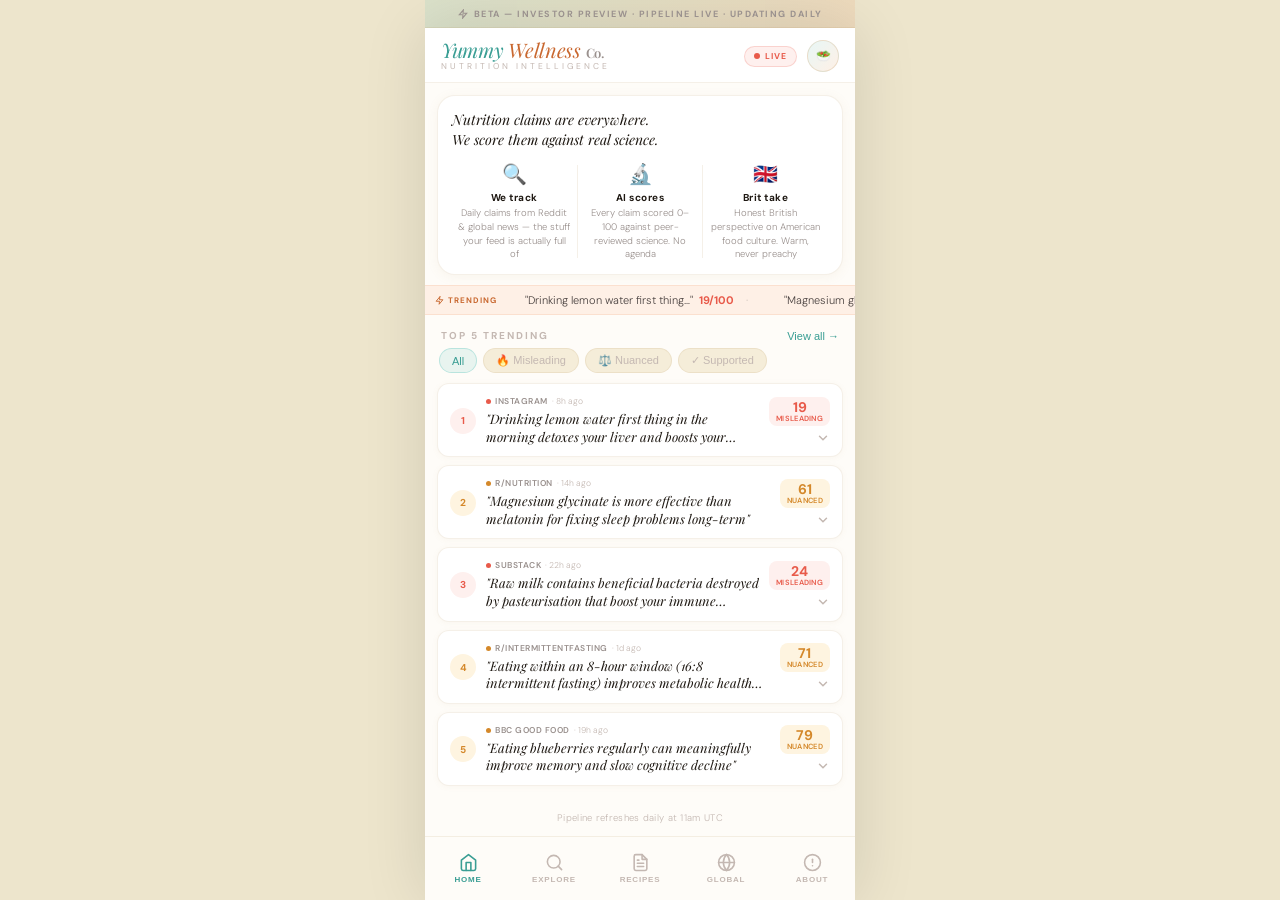
==== commit a4887773: "Restore original Yummy Wellness Co. app design with PWA support" ====
--- a/index.html
+++ b/index.html
@@ -1,370 +1,1734 @@
 <!DOCTYPE html>
 <html lang="en">
 <head>
-  <meta charset="UTF-8" />
-  <meta name="viewport" content="width=device-width, initial-scale=1.0" />
-  <title>Yummy Wellness — Today's Top Claims</title>
-  <link rel="stylesheet" href="styles/global.css" />
+<meta charset="UTF-8">
+<meta name="viewport" content="width=device-width, initial-scale=1.0, maximum-scale=1.0, viewport-fit=cover" />
+<meta name="mobile-web-app-capable" content="yes" />
+<meta name="apple-mobile-web-app-capable" content="yes" />
+<meta name="apple-mobile-web-app-status-bar-style" content="default" />
+<meta name="apple-mobile-web-app-title" content="Yummy" />
+<meta name="theme-color" content="#FEFCF8" />
+<link rel="manifest" href="/manifest.json" />
+<link rel="apple-touch-icon" href="/icon-192.png" />
+<title>Yummy Wellness Company — Nutrition Intelligence</title>
+<link rel="preconnect" href="https://fonts.googleapis.com">
+<link rel="preconnect" href="https://fonts.gstatic.com" crossorigin>
+<link href="https://fonts.googleapis.com/css2?family=Playfair+Display:ital,wght@0,600;0,700;1,400;1,600;1,700&family=DM+Sans:wght@300;400;500;600;700&display=swap" rel="stylesheet">
+<style>
+*,*::before,*::after{box-sizing:border-box;margin:0;padding:0;-webkit-tap-highlight-color:transparent}
+:root{
+  --bg:#FEFCF8;--bg2:#FFFFFF;--bg3:#F5EDD9;--bg4:#EDE5CC;
+  --border:rgba(180,140,80,0.13);--border2:rgba(180,140,80,0.22);
+  --ink:#1E1812;--ink2:#4A4240;--ink3:#9A918E;--ink4:#C4B8B2;
+  --mint:#4FBFB5;--mint-d:#3A9E94;--mint-p:#E8F7F6;--mint-dim:rgba(79,191,181,0.12);
+  --orange:#E8874A;--orange-d:#C96830;--orange-p:#FEF0E6;--orange-dim:rgba(232,135,74,0.12);
+  --score-red:#E85A4A;--score-amber:#D4882A;--score-green:#6BA86A;
+  --score-red-p:#FEF0EE;--score-amber-p:#FEF4E0;--score-green-p:#EEF7EA;
+  --r:18px;--r-sm:12px;--r-xs:8px;
+}
+html,body{height:100%;background:var(--bg4);font-family:'DM Sans',sans-serif;color:var(--ink)}
+body{display:flex;flex-direction:column;align-items:center;justify-content:flex-start;min-height:100vh}
+
+/* ── BETA BANNER ── */
+.beta-banner{
+  width:100%;max-width:430px;height:28px;
+  background:linear-gradient(90deg,var(--mint-dim),var(--orange-dim));
+  border-bottom:1px solid var(--border);
+  font-size:9px;font-weight:700;letter-spacing:1.5px;text-transform:uppercase;
+  color:var(--ink3);display:flex;align-items:center;justify-content:center;gap:6px;
+  position:sticky;top:0;z-index:200;flex-shrink:0;
+}
+
+/* ── APP SHELL ── */
+.app{
+  width:100%;max-width:430px;
+  background:var(--bg);
+  display:flex;flex-direction:column;
+  height:calc(100vh - 28px);
+  position:relative;overflow:hidden;
+  box-shadow:0 0 60px rgba(0,0,0,0.12);
+}
+
+/* ── TOP BAR ── */
+.topbar{
+  display:flex;align-items:center;justify-content:space-between;
+  padding:12px 16px 10px;
+  background:var(--bg2);
+  border-bottom:1px solid var(--border);
+  flex-shrink:0;
+  z-index:100;
+}
+.topbar-left{}
+.logo{font-family:'Playfair Display',serif;font-style:italic;font-size:20px;line-height:1;letter-spacing:-0.3px}
+.logo .mint{color:var(--mint-d)}
+.logo .orange{color:var(--orange-d)}
+.logo-sub{font-size:8.5px;letter-spacing:3px;text-transform:uppercase;color:var(--ink4);font-weight:400;margin-top:1px}
+.topbar-right{display:flex;align-items:center;gap:10px}
+.live-badge{
+  display:flex;align-items:center;gap:5px;
+  padding:4px 9px;border-radius:20px;
+  background:var(--score-red-p);border:1px solid rgba(232,90,74,0.2);
+  font-size:8.5px;font-weight:700;letter-spacing:1px;text-transform:uppercase;color:var(--score-red);
+}
+.pulse-dot{
+  width:6px;height:6px;border-radius:50%;background:var(--score-red);
+  animation:pulse 1.5s ease-in-out infinite;
+}
+@keyframes pulse{0%,100%{opacity:1;transform:scale(1)}50%{opacity:0.5;transform:scale(0.7)}}
+.avatar{
+  width:32px;height:32px;border-radius:50%;
+  background:linear-gradient(135deg,var(--mint-p),var(--orange-p));
+  border:1.5px solid var(--border2);
+  display:flex;align-items:center;justify-content:center;
+  font-size:12px;
+}
+
+/* ── SCREENS ── */
+.screens{flex:1;overflow:hidden;position:relative}
+.screen{
+  position:absolute;inset:0;
+  overflow-y:auto;overflow-x:hidden;
+  -webkit-overflow-scrolling:touch;
+  display:none;
+  scroll-behavior:smooth;
+}
+.screen.active{display:block}
+.screen::-webkit-scrollbar{display:none}
+
+/* ── BOTTOM NAV ── */
+.bottom-nav{
+  display:flex;height:64px;
+  background:rgba(254,252,248,0.97);
+  backdrop-filter:blur(12px);-webkit-backdrop-filter:blur(12px);
+  border-top:1px solid var(--border);
+  flex-shrink:0;z-index:100;
+}
+.bn{
+  flex:1;display:flex;flex-direction:column;align-items:center;justify-content:center;
+  gap:3px;cursor:pointer;border:none;background:none;padding:0;
+  color:var(--ink4);transition:color 0.15s;
+}
+.bn.active{color:var(--mint-d)}
+.bn svg{transition:stroke 0.15s}
+.bn.active svg{stroke:var(--mint-d) !important}
+.bn-lbl{font-size:8px;font-weight:700;letter-spacing:0.8px;text-transform:uppercase;white-space:nowrap}
+
+/* ── EXPLAINER CARD ── */
+.explainer-card{
+  margin:12px 12px 0;
+  background:var(--bg2);border:1px solid var(--border);border-radius:var(--r);
+  padding:14px 14px 12px;
+  box-shadow:0 2px 12px rgba(180,140,80,0.07);
+}
+.explainer-headline{
+  font-family:'Playfair Display',serif;font-style:italic;font-size:14px;
+  color:var(--ink);line-height:1.4;margin-bottom:12px;
+}
+.explainer-cols{display:flex;align-items:flex-start;gap:0}
+.exp-col{flex:1;text-align:center;padding:0 6px}
+.exp-icon{font-size:20px;margin-bottom:4px}
+.exp-title{font-size:10px;font-weight:700;letter-spacing:0.5px;color:var(--ink);margin-bottom:3px}
+.exp-body{font-size:9.5px;color:var(--ink3);line-height:1.45;font-weight:300}
+.exp-divider{width:1px;background:var(--border);align-self:stretch;flex-shrink:0;margin:4px 0}
+
+/* ── HERO CARD ── */
+.hero-card{
+  margin:12px 12px 0;
+  background:var(--bg2);
+  border:1px solid var(--border);
+  border-radius:var(--r);
+  box-shadow:0 2px 16px rgba(180,140,80,0.08);
+  overflow:hidden;
+  background:linear-gradient(135deg,rgba(79,191,181,0.04) 0%,rgba(232,135,74,0.04) 100%),var(--bg2);
+}
+.hero-top{padding:14px 16px 12px}
+.hero-tracking{
+  display:flex;align-items:center;gap:5px;
+  font-size:8.5px;font-weight:700;letter-spacing:1.5px;text-transform:uppercase;color:var(--ink4);
+  margin-bottom:10px;
+}
+.hero-tracking .ht-dot{width:5px;height:5px;border-radius:50%;background:var(--mint)}
+.hero-headline{
+  font-family:'Playfair Display',serif;font-style:italic;font-size:15px;
+  line-height:1.45;color:var(--ink);
+  min-height:42px;
+}
+.hero-stats{
+  display:flex;border-top:1px solid var(--border);
+}
+.stat-col{
+  flex:1;padding:10px 12px 11px;text-align:center;
+  position:relative;
+}
+.stat-col+.stat-col::before{
+  content:'';position:absolute;left:0;top:20%;bottom:20%;
+  width:1px;background:var(--border);
+}
+.stat-n{font-size:22px;font-weight:700;line-height:1}
+.stat-l{font-size:8.5px;font-weight:500;letter-spacing:0.5px;text-transform:uppercase;color:var(--ink4);margin-top:2px}
+#statMisinfo.stat-n{color:var(--orange-d)}
+#statTrue.stat-n{color:var(--mint-d)}
+
+/* ── TICKER ── */
+.ticker-wrap{
+  margin:10px 0 0;overflow:hidden;
+  background:var(--orange-p);
+  border-top:1px solid rgba(232,135,74,0.15);
+  border-bottom:1px solid rgba(232,135,74,0.15);
+  padding:7px 0;
+}
+.ticker-label{
+  display:inline-flex;align-items:center;gap:4px;
+  padding:0 10px;
+  font-size:8px;font-weight:700;letter-spacing:1px;text-transform:uppercase;color:var(--orange-d);
+  flex-shrink:0;
+}
+.ticker-inner{display:flex;align-items:center;overflow:hidden}
+.ticker-track{
+  display:flex;align-items:center;gap:0;white-space:nowrap;
+  animation:ticker-scroll 30s linear infinite;
+}
+@keyframes ticker-scroll{from{transform:translateX(0)}to{transform:translateX(-50%)}}
+.ti{
+  display:inline-flex;align-items:center;gap:6px;
+  padding:0 18px;font-size:11px;color:var(--ink2);font-weight:300;
+}
+.ti::after{content:'·';color:var(--ink4);margin-left:6px}
+
+/* ── SECTION HEADER ── */
+.sec-head{
+  display:flex;align-items:center;justify-content:space-between;
+  padding:14px 16px 6px;
+}
+.sec-title{font-size:10px;font-weight:700;letter-spacing:2px;text-transform:uppercase;color:var(--ink4)}
+.sec-link{
+  font-size:11px;font-weight:500;color:var(--mint-d);
+  cursor:pointer;text-decoration:none;background:none;border:none;padding:0;
+}
+
+/* ── FILTER PILLS ── */
+.filter-row{display:flex;gap:6px;padding:0 14px 10px;flex-wrap:nowrap;overflow-x:auto}
+.filter-row::-webkit-scrollbar{display:none}
+.fp{
+  padding:5px 12px;border-radius:20px;
+  background:var(--bg3);color:var(--ink4);
+  border:1px solid var(--border);
+  font-size:11px;font-weight:500;white-space:nowrap;
+  cursor:pointer;transition:all 0.15s;
+}
+.fp.on{background:var(--mint-dim);color:var(--mint-d);border-color:rgba(79,191,181,0.3)}
+
+/* ── CLAIM CARDS ── */
+.claims-list{padding:0 12px 8px}
+.claim-card{
+  background:var(--bg2);border:1px solid var(--border);border-radius:var(--r-sm);
+  margin-bottom:8px;overflow:hidden;
+  box-shadow:0 1px 6px rgba(180,140,80,0.05);
+  animation:cardIn 0.35s ease both;
+}
+@keyframes cardIn{from{opacity:0;transform:translateY(8px)}to{opacity:1;transform:translateY(0)}}
+.cc-head{
+  display:flex;align-items:center;gap:10px;padding:12px 12px 11px;
+  cursor:pointer;user-select:none;
+}
+.cc-rank{
+  width:26px;height:26px;border-radius:50%;
+  display:flex;align-items:center;justify-content:center;
+  font-size:10px;font-weight:700;flex-shrink:0;
+}
+.cc-rank.r{background:var(--score-red-p);color:var(--score-red)}
+.cc-rank.a{background:var(--score-amber-p);color:var(--score-amber)}
+.cc-rank.g{background:var(--score-green-p);color:var(--score-green)}
+.cc-mid{flex:1;min-width:0}
+.cc-meta{display:flex;align-items:center;gap:4px;margin-bottom:3px}
+.cc-dot{width:5px;height:5px;border-radius:50%;flex-shrink:0}
+.cc-src{font-size:8.5px;font-weight:600;letter-spacing:0.5px;text-transform:uppercase;color:var(--ink3)}
+.cc-age{font-size:8.5px;color:var(--ink4);font-weight:300}
+.cc-title{
+  font-family:'Playfair Display',serif;font-style:italic;font-size:13px;
+  color:var(--ink);line-height:1.35;
+  display:-webkit-box;-webkit-line-clamp:2;-webkit-box-orient:vertical;overflow:hidden;
+}
+.cc-right{display:flex;flex-direction:column;align-items:flex-end;gap:5px;flex-shrink:0}
+.score-pill{
+  padding:3px 7px;border-radius:8px;text-align:center;flex-shrink:0;
+  display:flex;flex-direction:column;align-items:center;
+}
+.sp-n{font-size:14px;font-weight:700;line-height:1}
+.sp-l{font-size:7.5px;font-weight:600;letter-spacing:0.3px;text-transform:uppercase;line-height:1.2;white-space:nowrap}
+.chevron{transition:transform 0.25s ease;flex-shrink:0}
+.claim-card.open .chevron{transform:rotate(180deg)}
+
+/* ── CARD BODY ── */
+.cc-body{
+  max-height:0;overflow:hidden;
+  transition:max-height 0.35s cubic-bezier(0.4,0,0.2,1);
+}
+.claim-card.open .cc-body{max-height:600px}
+.cc-body-in{
+  padding:12px 14px 14px;
+  border-top:1.5px dashed rgba(180,140,80,0.15);
+  background:rgba(248,244,238,0.3);
+}
+.cc-verdict-row{display:flex;align-items:center;justify-content:space-between;margin-bottom:9px}
+.cc-tag{
+  padding:3px 9px;border-radius:20px;
+  font-size:9px;font-weight:700;letter-spacing:0.5px;text-transform:uppercase;
+}
+.sci-lbl{
+  display:flex;align-items:center;gap:4px;
+  font-size:8.5px;font-weight:700;letter-spacing:1px;text-transform:uppercase;color:var(--mint-d);
+}
+.score-bar{
+  height:5px;background:var(--bg3);border-radius:3px;margin-bottom:10px;overflow:hidden;
+}
+.score-fill{height:100%;border-radius:3px;transition:width 1.2s cubic-bezier(0.4,0,0.2,1)}
+.verdict-text{font-size:12px;color:var(--ink2);line-height:1.65;margin-bottom:8px;font-weight:300}
+.verdict-text strong{font-weight:600;color:var(--ink)}
+.sources-text{font-size:10px;color:var(--ink4);line-height:1.4;margin-bottom:8px;font-weight:300}
+.global-pill{
+  display:flex;align-items:flex-start;gap:8px;
+  background:var(--mint-dim);border:1px solid rgba(79,191,181,0.15);
+  border-radius:var(--r-xs);padding:9px 11px;margin-bottom:8px;
+}
+.global-txt{font-size:11px;color:var(--ink2);line-height:1.55;font-weight:300}
+.brit-box{
+  border-left:2.5px solid var(--orange);
+  background:var(--orange-dim);
+  border-radius:0 var(--r-xs) var(--r-xs) 0;
+  padding:9px 12px 9px 11px;margin-bottom:10px;
+}
+.brit-lbl{font-size:8px;font-weight:700;letter-spacing:1px;text-transform:uppercase;color:var(--orange-d);margin-bottom:3px}
+.brit-txt{font-size:11px;color:var(--ink2);line-height:1.55;font-weight:300}
+.full-btn{
+  display:block;width:100%;padding:9px;border-radius:var(--r-xs);
+  background:var(--bg3);border:1px solid var(--border2);
+  font-size:11px;font-weight:600;color:var(--mint-d);letter-spacing:0.3px;
+  cursor:pointer;text-align:center;transition:all 0.15s;
+}
+.full-btn:hover{background:var(--mint-dim);border-color:rgba(79,191,181,0.3)}
+
+/* ── EMPTY STATE ── */
+.empty-state{
+  text-align:center;padding:36px 24px;
+  font-size:12px;color:var(--ink4);font-weight:300;line-height:1.7;
+}
+
+/* ── SUBMIT CLAIM ── */
+.submit-section{
+  margin:4px 12px 16px;
+  background:var(--bg2);border:1px solid var(--border);border-radius:var(--r);
+  padding:16px;
+}
+.sub-title{font-size:9px;font-weight:700;letter-spacing:2px;text-transform:uppercase;color:var(--ink4);margin-bottom:4px}
+.sub-desc{font-size:11px;color:var(--ink3);margin-bottom:12px;line-height:1.5;font-weight:300}
+.sub-row{display:flex;gap:8px}
+.sub-input{
+  flex:1;padding:9px 12px;
+  background:var(--bg3);border:1px solid var(--border2);border-radius:var(--r-xs);
+  font-size:12px;color:var(--ink);font-family:'DM Sans',sans-serif;outline:none;
+}
+.sub-input::placeholder{color:var(--ink4)}
+.sub-input:focus{border-color:rgba(79,191,181,0.4);background:var(--bg2)}
+.sub-btn{
+  padding:9px 14px;border-radius:var(--r-xs);
+  background:var(--mint-d);border:none;color:#fff;
+  font-size:10px;font-weight:700;letter-spacing:1px;text-transform:uppercase;
+  cursor:pointer;white-space:nowrap;transition:opacity 0.15s;
+}
+.sub-btn:disabled{opacity:0.5}
+.sub-result{
+  margin-top:10px;padding:10px 12px;border-radius:var(--r-xs);
+  font-size:12px;line-height:1.6;display:none;
+}
+
+/* ── SCREEN 2: ALL CLAIMS ── */
+#s-allclaims .sec-head{padding-top:16px}
+
+/* ── SCREEN 3: RECIPES ── */
+.recipe-section-head{
+  padding:16px 16px 10px;
+  border-bottom:1px solid var(--border);
+  background:linear-gradient(135deg,rgba(79,191,181,0.03),rgba(232,135,74,0.03));
+}
+.recipe-loading{
+  display:flex;flex-direction:column;align-items:center;gap:12px;
+  padding:40px 24px;text-align:center;
+  font-size:12px;color:var(--ink3);font-weight:300;
+}
+.recipe-spinner{
+  width:28px;height:28px;border-radius:50%;
+  border:2.5px solid var(--border2);border-top-color:var(--mint-d);
+  animation:spin 0.8s linear infinite;
+}
+@keyframes spin{to{transform:rotate(360deg)}}
+.recipe-list{padding:12px}
+.recipe-block{
+  background:var(--bg2);border:1px solid var(--border);border-radius:var(--r-sm);
+  margin-bottom:12px;overflow:hidden;
+  animation:cardIn 0.4s ease both;
+  box-shadow:0 2px 12px rgba(180,140,80,0.06);
+}
+.rb-head{
+  display:flex;align-items:center;gap:11px;
+  padding:13px 14px 10px;
+  background:linear-gradient(135deg,rgba(79,191,181,0.05),rgba(232,135,74,0.05));
+  border-bottom:1px solid var(--border);
+}
+.rb-emoji{font-size:28px;flex-shrink:0}
+.rb-meta{flex:1;min-width:0}
+.rb-label{font-size:8.5px;font-weight:700;letter-spacing:1.5px;text-transform:uppercase;color:var(--ink4);margin-bottom:2px}
+.rb-claim{font-family:'Playfair Display',serif;font-style:italic;font-size:12px;color:var(--ink);line-height:1.35;display:-webkit-box;-webkit-line-clamp:2;-webkit-box-orient:vertical;overflow:hidden}
+.rb-score{font-size:18px;font-weight:700;flex-shrink:0;text-align:center}
+.rb-sci{
+  font-size:11px;color:var(--mint-d);padding:9px 14px;
+  border-bottom:1px solid var(--border);line-height:1.5;font-weight:300;
+  background:var(--mint-dim);
+}
+.recipes-inner{padding:0}
+.recipe-card{padding:13px 14px;border-bottom:1px solid var(--border)}
+.recipe-card:last-child{border-bottom:none}
+.rc-top{display:flex;align-items:flex-start;justify-content:space-between;gap:8px;margin-bottom:4px}
+.rc-name{font-size:13px;font-weight:600;color:var(--ink);line-height:1.2}
+.rc-time{font-size:10px;color:var(--ink4);font-weight:400;flex-shrink:0;margin-top:1px}
+.rc-why{font-size:10.5px;color:var(--mint-d);margin-bottom:7px;line-height:1.45;font-weight:400}
+.rc-ingr{display:flex;flex-wrap:wrap;gap:4px 10px;margin-bottom:8px}
+.rc-ingr span{font-size:10px;color:var(--ink3);font-weight:300}
+.rc-div{height:1px;background:var(--bg3);margin-bottom:8px;border-radius:1px}
+.rc-method{font-size:11px;color:var(--ink2);line-height:1.6;font-weight:300}
+
+/* ── SCREEN 4: GLOBAL ── */
+.global-hero{
+  padding:20px 16px 16px;
+  background:linear-gradient(135deg,rgba(79,191,181,0.08),rgba(232,135,74,0.08));
+  border-bottom:1px solid var(--border);
+}
+.gh-eyebrow{font-size:8.5px;font-weight:700;letter-spacing:2px;text-transform:uppercase;color:var(--mint-d);margin-bottom:6px}
+.gh-title{font-family:'Playfair Display',serif;font-style:italic;font-size:18px;color:var(--ink);line-height:1.3;margin-bottom:8px}
+.gh-body{font-size:12px;color:var(--ink3);line-height:1.6;font-weight:300}
+.country-strip{
+  display:flex;gap:6px;padding:12px 14px;overflow-x:auto;
+  border-bottom:1px solid var(--border);
+  flex-wrap:nowrap;
+}
+.country-strip::-webkit-scrollbar{display:none}
+.country-btn{
+  padding:5px 12px;border-radius:20px;
+  background:var(--bg2);border:1px solid var(--border2);
+  font-size:11px;font-weight:500;color:var(--ink3);cursor:pointer;white-space:nowrap;
+  transition:all 0.15s;
+}
+.country-btn.on{background:var(--mint-dim);border-color:rgba(79,191,181,0.35);color:var(--mint-d)}
+#globalList{padding:12px}
+
+/* ── SCREEN 5: ABOUT ── */
+.about-hero{
+  padding:24px 18px 20px;
+  background:linear-gradient(135deg,rgba(79,191,181,0.07),rgba(232,135,74,0.07));
+  border-bottom:1px solid var(--border);
+}
+.ah-eyebrow{font-size:8.5px;font-weight:700;letter-spacing:2px;text-transform:uppercase;color:var(--ink4);margin-bottom:6px}
+.ah-title{font-family:'Playfair Display',serif;font-style:italic;font-size:20px;color:var(--ink);line-height:1.3;margin-bottom:8px}
+.ah-body{font-size:12px;color:var(--ink3);line-height:1.65;font-weight:300}
+.about-cards{padding:12px}
+.about-card{
+  background:var(--bg2);border:1px solid var(--border);border-radius:var(--r-sm);
+  padding:16px;margin-bottom:10px;
+  box-shadow:0 1px 6px rgba(180,140,80,0.05);
+}
+.ac-head{
+  display:flex;align-items:center;gap:8px;margin-bottom:10px;
+}
+.ac-icon{
+  width:32px;height:32px;border-radius:var(--r-xs);
+  background:var(--mint-dim);display:flex;align-items:center;justify-content:center;flex-shrink:0;
+}
+.ac-title{font-size:12px;font-weight:700;color:var(--ink)}
+.ac-body{font-size:11px;color:var(--ink3);line-height:1.65;font-weight:300}
+.score-legend{display:flex;flex-direction:column;gap:8px;margin-top:10px}
+.sl-row{display:flex;align-items:center;gap:10px}
+.sl-circ{
+  width:32px;height:32px;border-radius:50%;
+  display:flex;align-items:center;justify-content:center;
+  font-size:10px;font-weight:700;flex-shrink:0;
+}
+.sl-text{font-size:11px;color:var(--ink2);line-height:1.4;font-weight:300}
+
+/* ── QR SECTION ── */
+.qr-section{
+  margin:10px 12px 16px;
+  background:var(--bg2);border:1px solid var(--border);border-radius:var(--r);
+  overflow:hidden;
+  box-shadow:0 2px 12px rgba(180,140,80,0.07);
+}
+.qr-head{
+  padding:14px 16px 12px;
+  background:linear-gradient(135deg,rgba(79,191,181,0.05),rgba(232,135,74,0.05));
+  border-bottom:1px solid var(--border);
+}
+.qr-head-row{display:flex;align-items:center;gap:8px;margin-bottom:2px}
+.qr-title{font-size:12px;font-weight:700;color:var(--ink)}
+.qr-beta-pill{
+  padding:2px 7px;border-radius:20px;
+  background:var(--orange-dim);color:var(--orange-d);
+  font-size:8px;font-weight:700;letter-spacing:0.5px;text-transform:uppercase;
+}
+.qr-desc{font-size:11px;color:var(--ink3);line-height:1.5;font-weight:300}
+.qr-spark{font-size:10.5px;color:var(--ink4);margin-top:6px;font-weight:300}
+.qr-stores{display:flex;gap:8px;padding:12px 14px}
+.store-btn{
+  flex:1;padding:10px 6px;border-radius:var(--r-sm);
+  background:var(--bg3);border:1.5px solid var(--border);
+  display:flex;flex-direction:column;align-items:center;gap:4px;cursor:pointer;
+  transition:all 0.15s;font-family:'DM Sans',sans-serif;
+}
+.store-btn.on{border-color:var(--mint-d);background:var(--mint-dim)}
+.store-btn-emoji{font-size:22px}
+.store-btn-name{font-size:9px;font-weight:700;letter-spacing:0.3px;color:var(--ink)}
+.qr-gen-btn{
+  display:block;width:calc(100% - 28px);margin:0 14px 12px;
+  padding:11px;border-radius:var(--r-xs);border:none;
+  background:var(--mint-d);color:#fff;
+  font-size:11px;font-weight:700;letter-spacing:0.5px;text-transform:uppercase;
+  cursor:pointer;transition:all 0.2s;
+}
+.qr-gen-btn:disabled{background:var(--bg4);color:var(--ink4);cursor:default}
+.qr-output{display:none;border-top:1px solid var(--border)}
+.qr-output-inner{padding:14px}
+.qr-store-head{
+  display:flex;align-items:center;gap:10px;
+  margin-bottom:12px;padding-bottom:10px;border-bottom:1px dashed var(--border2);
+}
+.qr-canvas-row{display:flex;gap:14px;align-items:flex-start;margin-bottom:12px}
+.qr-corner-wrap{
+  position:relative;flex-shrink:0;
+}
+.qr-corners{position:absolute;inset:-5px;pointer-events:none}
+.qr-corner{
+  position:absolute;width:12px;height:12px;
+  border-color:var(--mint-d);border-style:solid;border-width:0;
+}
+.qr-corner.tl{top:0;left:0;border-top-width:2.5px;border-left-width:2.5px;border-radius:2px 0 0 0}
+.qr-corner.tr{top:0;right:0;border-top-width:2.5px;border-right-width:2.5px;border-radius:0 2px 0 0}
+.qr-corner.bl{bottom:0;left:0;border-bottom-width:2.5px;border-left-width:2.5px;border-radius:0 0 0 2px}
+.qr-corner.br{bottom:0;right:0;border-bottom-width:2.5px;border-right-width:2.5px;border-radius:0 0 2px 0}
+#qrCanvas{border-radius:8px;border:1px solid var(--border);display:block}
+#qrDetails{flex:1}
+#qrIngr{padding-top:10px;border-top:1px solid var(--border)}
+.qr-disclaimer{
+  font-size:9px;color:var(--ink4);text-align:center;
+  padding:8px 14px 14px;font-weight:300;letter-spacing:0.2px;
+}
+
+/* ── DETAIL OVERLAY ── */
+.detail-overlay{
+  position:absolute;inset:0;
+  background:var(--bg);
+  transform:translateX(100%);
+  transition:transform 0.3s cubic-bezier(0.4,0,0.2,1);
+  z-index:150;overflow-y:auto;
+  -webkit-overflow-scrolling:touch;
+}
+.detail-overlay.open{transform:translateX(0)}
+.detail-overlay::-webkit-scrollbar{display:none}
+.d-topbar{
+  display:flex;align-items:center;gap:10px;padding:12px 16px;
+  border-bottom:1px solid var(--border);position:sticky;top:0;
+  background:rgba(254,252,248,0.97);backdrop-filter:blur(12px);z-index:10;
+}
+.d-back{
+  display:flex;align-items:center;gap:5px;
+  font-size:12px;font-weight:500;color:var(--mint-d);
+  cursor:pointer;background:none;border:none;padding:0;
+}
+.d-hero{padding:18px 18px 14px;border-bottom:1px solid var(--border)}
+.d-src{font-size:8.5px;font-weight:600;letter-spacing:1px;text-transform:uppercase;color:var(--ink4);margin-bottom:8px}
+.d-claim{
+  font-family:'Playfair Display',serif;font-style:italic;font-size:17px;
+  color:var(--ink);line-height:1.45;margin-bottom:14px;
+}
+.d-score-row{display:flex;align-items:center;gap:12px}
+.d-circle{
+  width:52px;height:52px;border-radius:50%;
+  display:flex;flex-direction:column;align-items:center;justify-content:center;flex-shrink:0;
+}
+.d-num{font-size:18px;font-weight:700;line-height:1}
+.d-lbl{font-size:8px;font-weight:700;letter-spacing:1px;text-transform:uppercase;color:var(--ink4)}
+.d-label-text{font-size:13px;font-weight:500;color:var(--ink2)}
+.d-body{padding:0 0 30px}
+.d-sec{padding:14px 18px;border-bottom:1px solid var(--border)}
+.d-sec:last-child{border-bottom:none}
+.d-head{
+  display:flex;align-items:center;gap:6px;
+  font-size:8.5px;font-weight:700;letter-spacing:1.5px;text-transform:uppercase;color:var(--ink4);margin-bottom:10px;
+}
+.d-bar{height:6px;background:var(--bg3);border-radius:3px;margin-bottom:12px;overflow:hidden}
+.d-bar-fill{height:100%;border-radius:3px;transition:width 1.2s cubic-bezier(0.4,0,0.2,1)}
+.d-text{font-size:13px;color:var(--ink2);line-height:1.7;margin-bottom:10px;font-weight:300}
+.d-text strong{color:var(--ink);font-weight:600}
+.d-pills{display:flex;flex-wrap:wrap;gap:5px}
+.d-pill{
+  padding:3px 9px;border-radius:20px;
+  background:var(--bg3);color:var(--ink3);border:1px solid var(--border);
+  font-size:9.5px;font-weight:500;
+}
+.d-global{
+  background:var(--mint-dim);border:1px solid rgba(79,191,181,0.15);
+  border-radius:var(--r-xs);padding:12px;
+  font-size:12px;color:var(--ink2);line-height:1.65;font-weight:300;
+}
+.d-brit{
+  border-left:3px solid var(--orange);
+  background:var(--orange-dim);border-radius:0 var(--r-xs) var(--r-xs) 0;padding:12px 14px;
+}
+.d-brit-lbl{font-size:8px;font-weight:700;letter-spacing:1px;text-transform:uppercase;color:var(--orange-d);margin-bottom:4px}
+.d-brit-txt{font-size:12px;color:var(--ink2);line-height:1.65;font-weight:300}
+.d-link{
+  color:var(--mint-d);font-size:12px;font-weight:500;text-decoration:none;
+  display:inline-flex;align-items:center;gap:4px;
+}
+
+/* ── LAST UPDATED ── */
+.last-updated{
+  text-align:center;padding:10px;
+  font-size:9.5px;color:var(--ink4);font-weight:300;letter-spacing:0.3px;
+}
+
+/* ── RESPONSIVE ── */
+@media(max-width:430px){
+  body{background:var(--bg)}
+  .app{box-shadow:none;height:calc(100vh - 28px)}
+}
+</style>
 </head>
 <body>
 
-<!-- ── NAV ── -->
-<nav class="app-nav">
-  <a href="/" class="wordmark-nav">yummy <em>wellness</em></a>
-  <div class="nav-links">
-    <a href="/index.html" class="active">Feed</a>
-    <a href="/scan.html">Scan</a>
-    <a href="/score-lab.html">Score Lab</a>
-    <a href="/brit-filter.html">Brit Filter</a>
-    <a href="/about.html">About</a>
+<!-- BETA BANNER -->
+<div class="beta-banner">
+  <svg width="10" height="10" viewBox="0 0 24 24" fill="none" stroke="currentColor" stroke-width="2.5" stroke-linecap="round"><polygon points="13 2 3 14 12 14 11 22 21 10 12 10 13 2"/></svg>
+  BETA — Investor preview · Pipeline live · Updating daily
+</div>
+
+<!-- APP -->
+<div class="app">
+
+  <!-- TOP BAR -->
+  <div class="topbar">
+    <div class="topbar-left">
+      <div class="logo"><span class="mint">Yummy</span> <span class="orange">Wellness</span> <span style="font-size:13px;color:var(--ink3);font-style:normal;font-weight:600">Co.</span></div>
+      <div class="logo-sub">Nutrition Intelligence</div>
+    </div>
+    <div class="topbar-right">
+      <div class="live-badge"><div class="pulse-dot"></div>LIVE</div>
+      <div class="avatar">🥗</div>
+    </div>
   </div>
-</nav>
-
-<!-- ── PAGE ── -->
-<div class="page-wrap">
-
-  <div class="page-header">
-    <h1 class="page-heading">Today's <em>top claims</em></h1>
-    <p class="page-tagline">Nutrition intelligence scored against the science — filtered through a British lens</p>
+
+  <!-- SCREENS -->
+  <div class="screens">
+
+    <!-- SCREEN 1: HOME -->
+    <div class="screen active" id="s-home">
+
+      <!-- App explainer -->
+      <div class="explainer-card">
+        <div class="explainer-headline">Nutrition claims are everywhere.<br>We score them against real science.</div>
+        <div class="explainer-cols">
+          <div class="exp-col">
+            <div class="exp-icon">🔍</div>
+            <div class="exp-title">We track</div>
+            <div class="exp-body">Daily claims from Reddit &amp; global news — the stuff your feed is actually full of</div>
+          </div>
+          <div class="exp-divider"></div>
+          <div class="exp-col">
+            <div class="exp-icon">🔬</div>
+            <div class="exp-title">AI scores</div>
+            <div class="exp-body">Every claim scored 0–100 against peer-reviewed science. No agenda</div>
+          </div>
+          <div class="exp-divider"></div>
+          <div class="exp-col">
+            <div class="exp-icon">🇬🇧</div>
+            <div class="exp-title">Brit take</div>
+            <div class="exp-body">Honest British perspective on American food culture. Warm, never preachy</div>
+          </div>
+        </div>
+      </div>
+
+      <!-- Ticker -->
+      <div class="ticker-wrap">
+        <div class="ticker-inner">
+          <div class="ticker-label">
+            <svg width="9" height="9" viewBox="0 0 24 24" fill="none" stroke="var(--orange-d)" stroke-width="2.5" stroke-linecap="round"><polygon points="13 2 3 14 12 14 11 22 21 10 12 10 13 2"/></svg>
+            TRENDING
+          </div>
+          <div style="overflow:hidden;flex:1">
+            <div class="ticker-track" id="tickerTrack">
+              <span class="ti">Loading today's claims...</span>
+            </div>
+          </div>
+        </div>
+      </div>
+
+      <!-- Section header -->
+      <div class="sec-head">
+        <div class="sec-title">TOP 5 TRENDING</div>
+        <button class="sec-link" onclick="goTo('allclaims')">View all →</button>
+      </div>
+
+      <!-- Filter pills -->
+      <div class="filter-row">
+        <button class="fp on" onclick="filterHome('all',this)">All</button>
+        <button class="fp" onclick="filterHome('false',this)">🔥 Misleading</button>
+        <button class="fp" onclick="filterHome('mixed',this)">⚖️ Nuanced</button>
+        <button class="fp" onclick="filterHome('true',this)">✓ Supported</button>
+      </div>
+
+      <!-- Claims list -->
+      <div class="claims-list" id="homeList">
+        <div class="empty-state">Loading today's nutrition claims...</div>
+      </div>
+
+      <div class="last-updated" id="lastUpdated">Checking pipeline...</div>
+    </div>
+
+    <!-- SCREEN 2: EXPLORE / ALL CLAIMS -->
+    <div class="screen" id="s-allclaims">
+      <div class="sec-head" style="padding-top:16px;padding-bottom:4px">
+        <div class="sec-title">All Scored Claims</div>
+      </div>
+      <div class="filter-row">
+        <button class="fp on" onclick="filterAll('all',this)">All</button>
+        <button class="fp" onclick="filterAll('false',this)">🔥 Misleading</button>
+        <button class="fp" onclick="filterAll('mixed',this)">⚖️ Nuanced</button>
+        <button class="fp" onclick="filterAll('true',this)">✓ Supported</button>
+      </div>
+      <div class="claims-list" id="allClaimsList">
+        <div class="empty-state">Loading claims...</div>
+      </div>
+
+      <!-- Nutrition Inquiry -->
+      <div class="submit-section" style="margin-top:4px">
+        <div class="sub-title">Nutrition Inquiry</div>
+        <div class="sub-desc">Ask any nutrition question — we'll answer it with evidence-based science from peer-reviewed sources.</div>
+        <div class="sub-row">
+          <input class="sub-input" type="text" id="inquiryInput" placeholder="How much protein do I actually need?">
+          <button class="sub-btn" id="inquiryBtn" onclick="askNutrition()">ASK</button>
+        </div>
+        <div class="sub-result" id="inquiryResult"></div>
+      </div>
+      <div style="height:16px"></div>
+    </div>
+
+    <!-- SCREEN 3: RECIPES -->
+    <div class="screen" id="s-explore">
+      <div class="recipe-section-head">
+        <div class="sec-title" style="margin-bottom:3px">Recipes</div>
+        <div style="font-family:'Playfair Display',serif;font-style:italic;font-size:16px;color:var(--ink);margin-bottom:5px">Tied to today's trending claims.</div>
+        <div style="font-size:11px;color:var(--ink3);font-weight:300;line-height:1.5">Each recipe features the key ingredient used correctly — no fads, just food that works.</div>
+        <div style="font-size:9px;color:var(--ink4);margin-top:6px" id="recipeCount"></div>
+      </div>
+      <div class="recipe-list" id="recipeList">
+        <div class="recipe-loading">
+          <div class="recipe-spinner"></div>
+          Generating recipes from today's trends...
+        </div>
+      </div>
+    </div>
+
+    <!-- SCREEN 4: GLOBAL -->
+    <div class="screen" id="s-global">
+      <div class="global-hero">
+        <div class="gh-eyebrow">Global Perspectives</div>
+        <div class="gh-title">"How the world views the same claims."</div>
+        <div class="gh-body">Science is universal. Culture, regulation and tradition create different answers. Here's where they diverge.</div>
+      </div>
+      <div class="country-strip">
+        <button class="country-btn on" onclick="filterGlobal('all',this)">🌍 ALL</button>
+        <button class="country-btn" onclick="filterGlobal('us',this)">🇺🇸 US</button>
+        <button class="country-btn" onclick="filterGlobal('uk',this)">🇬🇧 UK</button>
+        <button class="country-btn" onclick="filterGlobal('de',this)">🇩🇪 DE</button>
+        <button class="country-btn" onclick="filterGlobal('jp',this)">🇯🇵 JP</button>
+        <button class="country-btn" onclick="filterGlobal('fr',this)">🇫🇷 FR</button>
+      </div>
+      <div id="globalList">
+        <div class="empty-state">Loading global perspectives...</div>
+      </div>
+    </div>
+
+    <!-- SCREEN 5: ABOUT -->
+    <div class="screen" id="s-about">
+      <div class="about-hero">
+        <div class="ah-eyebrow">About</div>
+        <div class="ah-title">"What <span style="color:var(--mint-d)">Yummy</span> <span style="color:var(--orange-d)">Wellness</span> actually does."</div>
+        <div class="ah-body">We track trending health claims from Reddit and global news daily, then score every single one against peer-reviewed science. No agenda. No nonsense. Warm, honest, evidence-based.</div>
+      </div>
+
+      <div class="about-cards">
+
+        <div class="about-card">
+          <div class="ac-head">
+            <div class="ac-icon">
+              <svg width="16" height="16" viewBox="0 0 24 24" fill="none" stroke="var(--mint-d)" stroke-width="2.5" stroke-linecap="round"><path d="M12 22C12 22 4 16 4 9C4 5 7.5 2 12 2C16.5 2 20 5 20 9C20 16 12 22 12 22Z"/></svg>
+            </div>
+            <div class="ac-title">How the score works</div>
+          </div>
+          <div class="score-legend">
+            <div class="sl-row">
+              <div class="sl-circ" style="background:var(--score-green-p);color:var(--score-green)">85+</div>
+              <div class="sl-text">Well supported by strong peer-reviewed evidence</div>
+            </div>
+            <div class="sl-row">
+              <div class="sl-circ" style="background:var(--score-amber-p);color:var(--score-amber)">40+</div>
+              <div class="sl-text">Partially true, overstated or context-dependent</div>
+            </div>
+            <div class="sl-row">
+              <div class="sl-circ" style="background:var(--score-red-p);color:var(--score-red)">0+</div>
+              <div class="sl-text">Misleading, false or unsupported by evidence</div>
+            </div>
+          </div>
+        </div>
+
+        <div class="about-card">
+          <div class="ac-head">
+            <div class="ac-icon" style="background:var(--orange-dim)">
+              <svg width="16" height="16" viewBox="0 0 24 24" fill="none" stroke="var(--orange-d)" stroke-width="2.5" stroke-linecap="round"><circle cx="12" cy="12" r="10"/><line x1="2" y1="12" x2="22" y2="12"/><path d="M12 2a15.3 15.3 0 0 1 4 10 15.3 15.3 0 0 1-4 10 15.3 15.3 0 0 1-4-10 15.3 15.3 0 0 1 4-10z"/></svg>
+            </div>
+            <div class="ac-title">Where the data comes from</div>
+          </div>
+          <div class="ac-body">Daily pipeline scrapes Reddit nutrition communities and GDELT — a global news monitor covering 65 countries. Claims scored by Claude AI against peer-reviewed research. Editorial review before anything goes live. Refreshes at 6am EST.</div>
+        </div>
+
+        <div class="about-card">
+          <div class="ac-head">
+            <div class="ac-icon" style="background:var(--orange-dim)">
+              <span style="font-size:16px">🇬🇧</span>
+            </div>
+            <div class="ac-title">The Brit take</div>
+          </div>
+          <div class="ac-body">A British couple in California, genuinely shocked by the food here. Every claim gets a warm, honest two-sentence observation. Never superior. Always from shared experience.</div>
+        </div>
+
+        <div class="about-card">
+          <div class="ac-head">
+            <div class="ac-icon">
+              <svg width="16" height="16" viewBox="0 0 24 24" fill="none" stroke="var(--mint-d)" stroke-width="2.5" stroke-linecap="round"><path d="M12 22s8-4 8-10V5l-8-3-8 3v7c0 6 8 10 8 10z"/></svg>
+            </div>
+            <div class="ac-title">Editorial gate</div>
+          </div>
+          <div class="ac-body">AI scores every claim. Humans review before publication. Nothing goes live without sign-off. We never validate conspiracy framing.</div>
+        </div>
+
+        <!-- QR DISCOUNT SECTION -->
+        <div class="qr-section">
+          <div class="qr-head">
+            <div class="qr-head-row">
+              <div style="font-size:20px">🔲</div>
+              <div class="qr-title">Recipe discount</div>
+              <div class="qr-beta-pill">BETA</div>
+            </div>
+            <div class="qr-desc">Scan at checkout to save on recipe ingredients at your favourite store.</div>
+            <div class="qr-spark">
+              <svg width="10" height="10" viewBox="0 0 24 24" fill="none" stroke="currentColor" stroke-width="2.5" stroke-linecap="round"><polygon points="13 2 3 14 12 14 11 22 21 10 12 10 13 2"/></svg>
+              Choose your store. Generate a QR code. Show at checkout for 15% off all recipe ingredients.
+            </div>
+          </div>
+
+          <div class="qr-stores">
+            <button class="store-btn" data-store="Whole Foods" onclick="selectStore(this)">
+              <div class="store-btn-emoji">🌿</div>
+              <div class="store-btn-name">Whole Foods</div>
+            </button>
+            <button class="store-btn" data-store="Sprouts" onclick="selectStore(this)">
+              <div class="store-btn-emoji">🌱</div>
+              <div class="store-btn-name">Sprouts</div>
+            </button>
+            <button class="store-btn" data-store="Ralphs" onclick="selectStore(this)">
+              <div class="store-btn-emoji">🛒</div>
+              <div class="store-btn-name">Ralphs</div>
+            </button>
+          </div>
+
+          <button class="qr-gen-btn" id="qrGenBtn" disabled onclick="generateQR()">
+            Choose a store above
+          </button>
+
+          <div class="qr-output" id="qrOutput">
+            <div class="qr-output-inner">
+              <div class="qr-store-head" id="qrStoreHead"></div>
+              <div class="qr-canvas-row">
+                <div class="qr-corner-wrap">
+                  <canvas id="qrCanvas" width="140" height="140"></canvas>
+                  <div class="qr-corners">
+                    <div class="qr-corner tl"></div>
+                    <div class="qr-corner tr"></div>
+                    <div class="qr-corner bl"></div>
+                    <div class="qr-corner br"></div>
+                  </div>
+                </div>
+                <div id="qrDetails"></div>
+              </div>
+              <div id="qrIngr"></div>
+            </div>
+            <div class="qr-disclaimer">BETA — Demonstration for partnership discussions · Not redeemable</div>
+          </div>
+        </div>
+
+      </div>
+    </div>
+
+  </div><!-- /screens -->
+
+  <!-- DETAIL OVERLAY -->
+  <div class="detail-overlay" id="detail">
+    <div class="d-topbar">
+      <button class="d-back" onclick="closeDetail()">
+        <svg width="16" height="16" viewBox="0 0 24 24" fill="none" stroke="var(--mint-d)" stroke-width="2.5" stroke-linecap="round"><polyline points="15 18 9 12 15 6"/></svg>
+        Back
+      </button>
+    </div>
+    <div id="detailContent"></div>
   </div>
 
-  <div class="trending-strip">
-    <span class="trend-label">Trending</span>
-    <button class="trend-pill">seed oils</button>
-    <button class="trend-pill">raw milk</button>
-    <button class="trend-pill">collagen</button>
-    <button class="trend-pill">gut health</button>
-    <button class="trend-pill">ozempic</button>
-    <button class="trend-pill">carnivore</button>
+  <!-- BOTTOM NAV -->
+  <nav class="bottom-nav">
+    <button class="bn active" id="bn-home" onclick="goTo('home')">
+      <svg width="19" height="19" viewBox="0 0 24 24" fill="none" stroke="currentColor" stroke-width="2" stroke-linecap="round" stroke-linejoin="round"><path d="M3 9l9-7 9 7v11a2 2 0 0 1-2 2H5a2 2 0 0 1-2-2z"/><polyline points="9 22 9 12 15 12 15 22"/></svg>
+      <span class="bn-lbl">Home</span>
+    </button>
+    <button class="bn" id="bn-allclaims" onclick="goTo('allclaims')">
+      <svg width="19" height="19" viewBox="0 0 24 24" fill="none" stroke="currentColor" stroke-width="2" stroke-linecap="round" stroke-linejoin="round"><circle cx="11" cy="11" r="8"/><line x1="21" y1="21" x2="16.65" y2="16.65"/></svg>
+      <span class="bn-lbl">Explore</span>
+    </button>
+    <button class="bn" id="bn-explore" onclick="goTo('explore')">
+      <svg width="19" height="19" viewBox="0 0 24 24" fill="none" stroke="currentColor" stroke-width="2" stroke-linecap="round" stroke-linejoin="round"><path d="M14 2H6a2 2 0 0 0-2 2v16a2 2 0 0 0 2 2h12a2 2 0 0 0 2-2V8z"/><polyline points="14 2 14 8 20 8"/><line x1="16" y1="13" x2="8" y2="13"/><line x1="16" y1="17" x2="8" y2="17"/><polyline points="10 9 9 9 8 9"/></svg>
+      <span class="bn-lbl">Recipes</span>
+    </button>
+    <button class="bn" id="bn-global" onclick="goTo('global')">
+      <svg width="19" height="19" viewBox="0 0 24 24" fill="none" stroke="currentColor" stroke-width="2" stroke-linecap="round"><circle cx="12" cy="12" r="10"/><line x1="2" y1="12" x2="22" y2="12"/><path d="M12 2a15.3 15.3 0 0 1 4 10 15.3 15.3 0 0 1-4 10 15.3 15.3 0 0 1-4-10 15.3 15.3 0 0 1 4-10z"/></svg>
+      <span class="bn-lbl">Global</span>
+    </button>
+    <button class="bn" id="bn-about" onclick="goTo('about')">
+      <svg width="19" height="19" viewBox="0 0 24 24" fill="none" stroke="currentColor" stroke-width="2" stroke-linecap="round"><circle cx="12" cy="12" r="10"/><line x1="12" y1="8" x2="12" y2="12"/><line x1="12" y1="16" x2="12.01" y2="16"/></svg>
+      <span class="bn-lbl">About</span>
+    </button>
+  </nav>
+
+</div><!-- /app -->
+
+<script>
+// ── CONSTANTS ──────────────────────────────────────────────
+const DATA_URL = 'https://raw.githubusercontent.com/rowlystudios-lgtm/yummy-wellness-tracker/main/data/daily.json';
+const ANTHROPIC_KEY = 'YOUR_ANTHROPIC_API_KEY';
+let allClaims = [];
+let recipesGenerated = false;
+const CLAIM_STORE = {}; // keyed by listId → array of claim objects
+
+// ── FALLBACK RECIPES ───────────────────────────────────────
+const FALLBACK_RECIPES = [
+  {
+    claim_index: 0,
+    ingredient: "Detox tea / Green tea",
+    emoji: "🍵",
+    science_note: "Green tea's EGCG shows modest metabolic effects — but 'detox' is a marketing term. Your liver detoxes.",
+    recipes: [
+      {
+        name: "Proper Matcha Latte",
+        time: "5 mins",
+        why: "Ceremonial matcha has 3x the EGCG of regular green tea — genuine antioxidants, zero detox claims",
+        ingredients: ["1 tsp ceremonial matcha", "200ml oat milk", "Hot water (80°C)", "Honey to taste"],
+        method: "Whisk matcha with 2 tbsp hot water until smooth paste. Heat oat milk — do not boil. Pour over matcha paste and stir. The 80°C temperature preserves the L-theanine that gives green tea its calm-focus effect."
+      },
+      {
+        name: "Ginger & Lemon Morning Tea",
+        time: "8 mins",
+        why: "Ginger has genuine anti-nausea and mild anti-inflammatory evidence — unlike 'detox' herbs",
+        ingredients: ["3cm fresh ginger, sliced", "½ lemon, juiced", "500ml water", "1 tsp honey"],
+        method: "Simmer ginger in water for 5 minutes. Squeeze in lemon juice and add honey. A genuinely warming drink with real ginger compounds — no laxatives, no false promises."
+      },
+      {
+        name: "Cold Brew White Tea & Cucumber",
+        time: "10 mins + chill",
+        why: "White tea is the least processed form — higher catechin content than black tea without bitterness",
+        ingredients: ["2 white tea bags", "½ cucumber, sliced", "Fresh mint", "Cold water", "Ice"],
+        method: "Brew white tea in cold water for 4 hours (cold brew preserves delicate compounds). Add cucumber and mint. Serve over ice. Genuinely hydrating — and far better than any 'teatox'."
+      }
+    ]
+  },
+  {
+    claim_index: 1,
+    ingredient: "Root vegetables",
+    emoji: "🥕",
+    science_note: "Cadmium accumulates in roots and leafy greens. Peeling, a varied diet, and knowing your source all reduce exposure.",
+    recipes: [
+      {
+        name: "Peeled Carrot & Ginger Soup",
+        time: "25 mins",
+        why: "Peeling root vegetables removes the outer layer where cadmium concentrates most",
+        ingredients: ["4 large carrots, peeled", "2cm fresh ginger", "1 onion", "Vegetable stock", "Coconut milk"],
+        method: "Peel and chop carrots thoroughly — the peel is where heavy metals sit. Fry onion and ginger 3 mins. Add carrots and stock, simmer 15 mins. Blend with coconut milk. Simple, delicious, lower-cadmium."
+      },
+      {
+        name: "Roasted Beetroot & Feta Salad",
+        time: "30 mins",
+        why: "Varied diet across different vegetable families reduces cumulative heavy metal exposure",
+        ingredients: ["3 beetroot, peeled", "Rocket leaves", "Feta cheese", "Walnuts", "Balsamic glaze"],
+        method: "Peel and cube beetroot. Roast at 200°C for 25 mins. Cool slightly, toss with rocket, crumbled feta and walnuts. Finish with balsamic. Peeling before roasting significantly reduces cadmium content."
+      },
+      {
+        name: "Miso Soup with Daikon & Tofu",
+        time: "15 mins",
+        why: "Fermented foods support gut health, which plays a role in the body's natural mineral regulation",
+        ingredients: ["1 tbsp white miso", "100g silken tofu", "100g daikon, cubed", "2 spring onions", "Dashi stock"],
+        method: "Bring dashi to a gentle simmer. Add daikon and cook 8 minutes. Add tofu. Remove from heat and whisk in miso — never boil miso as it destroys the beneficial bacteria. Top with spring onions."
+      }
+    ]
+  },
+  {
+    claim_index: 2,
+    ingredient: "Garlic",
+    emoji: "🧄",
+    science_note: "Allicin in garlic has genuine cardiovascular and antimicrobial properties — but it's a food, not a drug.",
+    recipes: [
+      {
+        name: "Roasted Garlic & White Bean Dip",
+        time: "35 mins",
+        why: "Slow roasting converts harsh allicin to milder compounds while retaining cardiovascular polyphenols",
+        ingredients: ["2 heads garlic", "1 tin white beans", "2 tbsp olive oil", "Lemon juice", "Fresh thyme"],
+        method: "Slice tops off garlic heads, drizzle with oil, roast at 190°C for 30 mins until soft and caramelised. Squeeze cloves into blender with drained beans, lemon and thyme. Blitz until smooth. Genuinely nutritious and genuinely delicious."
+      },
+      {
+        name: "Garlic-Forward Chicken Broth",
+        time: "20 mins",
+        why: "Garlic in broth releases water-soluble compounds that support immune function during illness",
+        ingredients: ["8 garlic cloves, crushed", "1L chicken stock", "Fresh ginger", "Spring onion", "Soy sauce"],
+        method: "Simmer crushed garlic and ginger in stock for 15 minutes. Add soy sauce and spring onion. Strain or serve as-is. The crushing activates allicin — this is why garlic should be cut 10 minutes before cooking for maximum benefit."
+      },
+      {
+        name: "Pasta Aglio e Olio",
+        time: "20 mins",
+        why: "Extra virgin olive oil and garlic together show synergistic anti-inflammatory effects in studies",
+        ingredients: ["4 garlic cloves, sliced thin", "200g spaghetti", "4 tbsp extra virgin olive oil", "Chilli flakes", "Parsley"],
+        method: "Cook pasta. Gently warm (don't fry) garlic in olive oil until just golden — 3 minutes. Toss with pasta, pasta water, chilli and parsley. Low heat preserves the delicate garlic compounds that make this more than just a flavour exercise."
+      }
+    ]
+  }
+];
+
+// ── FALLBACK CLAIMS (always show 5 even when pipeline has fewer) ──
+const FALLBACK_CLAIMS = [
+  {
+    rank:1, claim:"Drinking lemon water first thing in the morning detoxes your liver and boosts your metabolism",
+    source:"Social", platform:"Instagram", hours_ago:8, score:19, score_label:"Misleading",
+    score_type:"false", claim_tag:"Overstated",
+    verdict:"Your liver detoxes itself — that's literally its job. Lemon water is a pleasant way to start the day and may help with hydration, but it has no special detoxifying properties and won't measurably change your metabolic rate.",
+    verdict_highlight:"Your liver detoxes itself",
+    sources:["NHS: Liver function","Harvard Health: Detox diets debunked","Journal of Human Nutrition 2021"],
+    global_opinion:"In Germany, the concept of 'Leberkur' (liver cleansing) is deeply embedded in folk medicine, but gastroenterologists there also confirm the liver requires no external cleansing agent.",
+    brit_take:"We grew up being told lemon in hot water was medicinal too. It isn't — but it does taste rather nice, and that's enough."
+  },
+  {
+    rank:2, claim:"Magnesium glycinate is more effective than melatonin for fixing sleep problems long-term",
+    source:"Reddit", platform:"r/nutrition", hours_ago:14, score:61, score_label:"Nuanced",
+    score_type:"mixed", claim_tag:"Partially true",
+    verdict:"Magnesium glycinate does have modest evidence for improving sleep quality, particularly in people who are deficient — and deficiency is common. Comparing it directly to melatonin is an oversimplification, as they work via completely different mechanisms and suit different sleep issues.",
+    verdict_highlight:"deficiency is common",
+    sources:["Sleep Medicine Reviews 2022","NIH: Magnesium and sleep","Cochrane: Melatonin for insomnia"],
+    global_opinion:"Japan has strict limits on melatonin supplements, making magnesium-based sleep aids more culturally accepted there. In the US, melatonin is taken at doses 10-50x higher than European guidelines recommend.",
+    brit_take:"Britain is only just discovering magnesium supplements after years of Americans banging on about them. As usual, the truth is somewhere in the middle and much less exciting than TikTok suggests."
+  },
+  {
+    rank:3, claim:"Raw milk contains beneficial bacteria destroyed by pasteurisation that boost your immune system",
+    source:"News", platform:"SubStack", hours_ago:22, score:24, score_label:"Misleading",
+    score_type:"false", claim_tag:"Dangerous claim",
+    verdict:"Pasteurisation does kill some bacteria — including the pathogens that cause listeria, salmonella and E. coli. The claimed immune-boosting bacteria are not proven to survive digestion in meaningful quantities. Raw milk is responsible for 840x more illness outbreaks than pasteurised milk per unit consumed.",
+    verdict_highlight:"840x more illness outbreaks",
+    sources:["CDC: Raw milk safety","FDA: Pasteurisation facts","EFSA 2023 report"],
+    global_opinion:"In France, certain raw milk cheeses are protected cultural heritage — but even French health authorities draw a clear line between aged raw-milk cheese and drinking unpasteurised milk directly, particularly for children.",
+    brit_take:"There's something very Californian about paying extra to remove a food safety advance that took humanity a century to achieve. We'll stick with pasteurised, thank you."
+  },
+  {
+    rank:4, claim:"Eating within an 8-hour window (16:8 intermittent fasting) improves metabolic health for most people",
+    source:"Reddit", platform:"r/intermittentfasting", hours_ago:31, score:71, score_label:"Nuanced",
+    score_type:"mixed", claim_tag:"Context-dependent",
+    verdict:"There's decent evidence that time-restricted eating can improve insulin sensitivity and support weight management for many people. 'Most people' is where it gets slippery — it doesn't suit shift workers, those with a history of disordered eating, or people with certain metabolic conditions.",
+    verdict_highlight:"decent evidence",
+    sources:["Cell Metabolism: TRE study 2022","NEJM: Intermittent fasting review","British Dietetic Association"],
+    global_opinion:"Intermittent fasting maps naturally onto Ramadan practices observed by 1.8 billion Muslims globally — researchers in the Gulf have published interesting data on metabolic markers during this period.",
+    brit_take:"We accidentally practise a version of this by having dinner at 7pm and breakfast at 8am. The difference is we don't film ourselves doing it."
+  },
+  {
+    rank:5, claim:"Eating blueberries regularly can meaningfully improve memory and slow cognitive decline",
+    source:"News", platform:"BBC Good Food", hours_ago:19, score:79, score_label:"Nuanced",
+    score_type:"mixed", claim_tag:"Promising evidence",
+    verdict:"Blueberries contain anthocyanins with genuine neuroprotective properties in lab and animal studies. Human trials show modest but real improvements in memory scores in older adults. 'Meaningfully' is doing a lot of work here — don't expect transformation, but they're one of the more evidence-backed 'superfoods'.",
+    verdict_highlight:"genuine neuroprotective properties",
+    sources:["Journal of Agricultural & Food Chemistry","American Journal of Clinical Nutrition 2023","Tufts University HNRCA"],
+    global_opinion:"Japan's government-backed 'functional food' certification programme has approved several anthocyanin-based products for eye and cognitive health — a more formal regulatory endorsement than the US or UK currently offer.",
+    brit_take:"Finally a superfood claim that's at least partially true. They're also one of the few things that taste as good in the UK as they do here, which feels like a win all round."
+  }
+];
+
+// ── GLOBAL OPINIONS (10 perspectives shown always) ────────────
+const GLOBAL_OPINIONS = [
+  {
+    flag:"🇺🇸", country:"United States",
+    claim:"Detox teas & supplements",
+    opinion:"The FDA does not require supplement companies to prove efficacy before selling. 'Detox tea' is a $1.5bn industry operating almost entirely on anecdote and influencer endorsement. The FTC has issued warnings but enforcement is limited.",
+    score:18, score_type:"false", score_label:"Misleading"
+  },
+  {
+    flag:"🇬🇧", country:"United Kingdom",
+    claim:"Raw milk",
+    opinion:"The sale of raw drinking milk is legal in England, Wales and Northern Ireland but tightly regulated — it must carry a health warning and cannot be sold in Scotland. The Food Standards Agency maintains a clear recommendation against it for vulnerable groups.",
+    score:24, score_type:"false", score_label:"Misleading"
+  },
+  {
+    flag:"🇩🇪", country:"Germany",
+    claim:"Herbal liver tonics",
+    opinion:"Germany's Commission E — the world's most respected herbal medicine regulatory body — has approved milk thistle (Silybum marianum) for certain liver conditions. This is a meaningful distinction from most 'liver cleanse' products, which use different and unproven herbs.",
+    score:52, score_type:"mixed", score_label:"Nuanced"
+  },
+  {
+    flag:"🇯🇵", country:"Japan",
+    claim:"Fermented foods & gut health",
+    opinion:"Japan's 'FOSHU' (Foods for Specified Health Uses) system is one of the world's most rigorous functional food certification regimes. Several fermented products — natto, specific probiotic drinks — carry government-approved health claims. The evidence bar is genuinely high.",
+    score:81, score_type:"true", score_label:"Well supported"
+  },
+  {
+    flag:"🇫🇷", country:"France",
+    claim:"Red wine & cardiovascular health",
+    opinion:"The 'French paradox' has been a source of significant scientific interest. France's national health agency now clarifies that no level of alcohol is risk-free, walking back decades of qualified endorsement. The polyphenol benefits seen in studies can be obtained from grape juice.",
+    score:38, score_type:"false", score_label:"Misleading"
+  },
+  {
+    flag:"🇦🇺", country:"Australia",
+    claim:"Vitamin D supplementation",
+    opinion:"Australia has one of the world's highest rates of melanoma, creating a genuine public health tension: sun avoidance is advised, but Vitamin D deficiency is rising as a result. The Australian government now recommends supplementation for at-risk groups — a pragmatic policy pivot.",
+    score:77, score_type:"true", score_label:"Well supported"
+  },
+  {
+    flag:"🇮🇳", country:"India",
+    claim:"Turmeric & curcumin for inflammation",
+    opinion:"Turmeric has been central to Ayurvedic medicine for 4,000 years. Modern research confirms curcumin does have anti-inflammatory properties — but bioavailability is poor without black pepper (piperine). India's ancient practice of adding both to food turns out to be scientifically sound.",
+    score:68, score_type:"mixed", score_label:"Nuanced"
+  },
+  {
+    flag:"🇧🇷", country:"Brazil",
+    claim:"Ultra-processed food & chronic disease",
+    opinion:"Brazil pioneered the NOVA food classification system — now used by WHO — which categorises foods by degree of processing rather than nutrient content. Brazil's national dietary guidelines were the first in the world to explicitly recommend avoiding ultra-processed foods as a primary rule.",
+    score:88, score_type:"true", score_label:"Well supported"
+  },
+  {
+    flag:"🇨🇦", country:"Canada",
+    claim:"Omega-3 supplements for heart health",
+    opinion:"Health Canada requires omega-3 products to carry specific, approved health claims — they cannot say 'prevents heart disease', only that they 'help maintain cardiovascular health'. This is a meaningfully more conservative standard than US FDA labelling allows.",
+    score:64, score_type:"mixed", score_label:"Nuanced"
+  },
+  {
+    flag:"🇰🇷", country:"South Korea",
+    claim:"Fermented kimchi & immunity",
+    opinion:"South Korea's Ministry of Food and Drug Safety has funded substantial research into kimchi's probiotic properties. The data shows clear microbiome diversity benefits. Korean public health messaging actively promotes fermented food consumption as part of official dietary guidelines — unusually direct for a government agency.",
+    score:76, score_type:"true", score_label:"Well supported"
+  },
+  {
+    flag:"🇲🇽", country:"Mexico",
+    claim:"Sugar taxes reducing consumption",
+    opinion:"Mexico introduced a sugar tax on soft drinks in 2014 — one of the first countries to do so. Studies from the National Institute of Public Health show a 12% reduction in purchases among low-income households over two years. The evidence that fiscal policy changes behaviour is stronger here than the food industry acknowledges.",
+    score:83, score_type:"true", score_label:"Well supported"
+  },
+  {
+    flag:"🇳🇴", country:"Norway",
+    claim:"Fish oil & omega-3 for children",
+    opinion:"Norway has given children cod liver oil as a matter of cultural routine for over a century. The country has some of the highest omega-3 levels in the world as a result. Norwegian paediatricians continue to recommend it — and the cardiovascular data on the population is compelling.",
+    score:86, score_type:"true", score_label:"Well supported"
+  }
+];
+
+// ── SCORE HELPERS ──────────────────────────────────────────
+function scoreType(type){
+  return type==='true'?'g':type==='mixed'?'a':'r';
+}
+function scoreColor(type){
+  return type==='true'?'var(--score-green)':type==='mixed'?'var(--score-amber)':'var(--score-red)';
+}
+function scorePale(type){
+  return type==='true'?'var(--score-green-p)':type==='mixed'?'var(--score-amber-p)':'var(--score-red-p)';
+}
+function highlight(text, hl){
+  if(!hl||!text) return text||'';
+  const escaped = hl.replace(/[.*+?^${}()|[\]\\]/g,'\\$&');
+  return text.replace(new RegExp(escaped,'g'),`<strong>${hl}</strong>`);
+}
+function timeAgo(h){
+  if(!h||h<1) return 'Recent';
+  if(h<24) return `${Math.round(h)}h ago`;
+  return `${Math.round(h/24)}d ago`;
+}
+
+// ── LOAD DATA ──────────────────────────────────────────────
+async function loadData(){
+  try{
+    const res = await fetch(DATA_URL+'?t='+Date.now());
+    const data = await res.json();
+    allClaims = data.top10||[];
+    // Pad to always show 5 on home — fill from fallback if pipeline has fewer
+    const homeClaims = mergeWithFallback(allClaims, 5);
+    renderClaims(homeClaims,'homeList');
+    renderClaims(allClaims.length ? allClaims : FALLBACK_CLAIMS,'allClaimsList');
+    buildTicker(homeClaims);
+    if(data.published){
+      const d=new Date(data.published);
+      document.getElementById('lastUpdated').textContent=
+        'Updated '+d.toLocaleDateString('en-US',{month:'short',day:'numeric'})+
+        ' at '+d.toLocaleTimeString('en-US',{hour:'2-digit',minute:'2-digit'});
+    }
+  }catch(e){
+    document.getElementById('lastUpdated').textContent='Pipeline refreshes daily at 11am UTC';
+    renderClaims(FALLBACK_CLAIMS,'homeList');
+    renderClaims(FALLBACK_CLAIMS,'allClaimsList');
+    buildTicker(FALLBACK_CLAIMS);
+  }
+  renderGlobal();
+}
+
+function mergeWithFallback(live, needed){
+  if(live.length >= needed) return live.slice(0, needed);
+  const used = new Set(live.map(c=>c.claim));
+  const extras = FALLBACK_CLAIMS.filter(c=>!used.has(c.claim));
+  return [...live, ...extras].slice(0, needed);
+}
+
+// ── BUILD CARD ─────────────────────────────────────────────
+function buildCard(c,i,listId){
+  const rankCls=scoreType(c.score_type);
+  const col=scoreColor(c.score_type);
+  const pale=scorePale(c.score_type);
+  const cardId=`${listId}-${i}`;
+  const delay=(i*0.06).toFixed(2);
+  const intlOpinion=c.brit_take||c.international_opinion||'';
+  return `
+<div class="claim-card" data-type="${c.score_type}" id="card-${cardId}" style="animation-delay:${delay}s">
+  <div class="cc-head" onclick="toggleCard('${cardId}')">
+    <div class="cc-rank ${rankCls}">${i+1}</div>
+    <div class="cc-mid">
+      <div class="cc-meta">
+        <div class="cc-dot" style="background:${col}"></div>
+        <span class="cc-src">${(c.platform||c.source||'SOCIAL').toUpperCase()}</span>
+        <span class="cc-age">· ${timeAgo(c.hours_ago)}</span>
+      </div>
+      <div class="cc-title">"${c.claim}"</div>
+    </div>
+    <div class="cc-right">
+      <div class="score-pill" style="background:${pale}">
+        <span class="sp-n" style="color:${col}">${c.score}</span>
+        <span class="sp-l" style="color:${col}">${c.score_label||'YUMMY'}</span>
+      </div>
+      <svg class="chevron" width="14" height="14" viewBox="0 0 24 24" fill="none" stroke="var(--ink4)" stroke-width="2.5" stroke-linecap="round"><polyline points="6 9 12 15 18 9"/></svg>
+    </div>
   </div>
-
-  <div class="feed" id="feed"></div>
-
-</div>
-
-<!-- ── GLOBAL PANEL OVERLAY ── -->
-<div class="overlay" id="overlay" onclick="handleOverlayClick(event)">
-  <div class="global-panel" id="globalPanel">
-    <div class="drag-handle"></div>
-    <div class="panel-header">
-      <div class="panel-header-text">
-        <div class="panel-eyebrow">🌍 International opinions</div>
-        <div class="panel-claim-title" id="panelClaimTitle"></div>
-      </div>
-      <button class="panel-close" onclick="closeGlobal()">✕</button>
+  <div class="cc-body">
+    <div class="cc-body-in">
+      <div class="cc-verdict-row">
+        <span class="cc-tag" style="background:${pale};color:${col}">${c.claim_tag||(c.score_type==='true'?'Evidence-based':c.score_type==='mixed'?'Nuanced':'Misleading')}</span>
+        <span class="sci-lbl">
+          <svg width="10" height="10" viewBox="0 0 24 24" fill="none" stroke="var(--mint-d)" stroke-width="2.5" stroke-linecap="round"><path d="M12 22C12 22 4 16 4 9C4 5 7.5 2 12 2C16.5 2 20 5 20 9C20 16 12 22 12 22Z"/></svg>
+          SCIENCE VERDICT
+        </span>
+      </div>
+      <div class="score-bar">
+        <div class="score-fill" style="width:0%;background:${col}" data-w="${c.score}%"></div>
+      </div>
+      <div class="verdict-text">${highlight(c.verdict,c.verdict_highlight)}</div>
+      <div class="sources-text">Sources: ${(c.sources||[]).join(' · ')}</div>
+      ${c.global_opinion?`<div class="global-pill"><span style="font-size:13px;flex-shrink:0">🌍</span><span class="global-txt">${c.global_opinion}</span></div>`:''}
+      ${intlOpinion?`<div class="brit-box"><div class="brit-lbl">🌍 International Opinion</div><div class="brit-txt">${intlOpinion}</div></div>`:''}
+      <button class="full-btn" onclick="event.stopPropagation();openDetail('${listId}',${i})">Full analysis →</button>
     </div>
-    <div class="consensus-wrap">
-      <div class="consensus-label">Scientific consensus position</div>
-      <div class="consensus-bar">
-        <div class="consensus-marker" id="consensusMarker"></div>
-      </div>
-      <div class="consensus-labels">
-        <span>Debunked</span><span>Contested</span>
-        <span>Nuanced</span><span>Supported</span>
-      </div>
+  </div>
+</div>`;
+}
+
+// ── TOGGLE CARD ────────────────────────────────────────────
+function toggleCard(cardId){
+  const card=document.getElementById('card-'+cardId);
+  if(!card) return;
+  const wasOpen=card.classList.contains('open');
+  document.querySelectorAll('.claim-card.open').forEach(c=>c.classList.remove('open'));
+  if(!wasOpen){
+    card.classList.add('open');
+    setTimeout(()=>{
+      card.querySelectorAll('.score-fill[data-w]').forEach(b=>{b.style.width=b.dataset.w;});
+    },60);
+    setTimeout(()=>card.scrollIntoView({behavior:'smooth',block:'nearest'}),80);
+  }
+}
+
+// ── RENDER FUNCTIONS ───────────────────────────────────────
+function renderClaims(claims,id){
+  const el=document.getElementById(id);
+  if(!el) return;
+  CLAIM_STORE[id]=claims;
+  if(!claims.length){
+    el.innerHTML='<div class="empty-state">No claims available yet.<br>Check back after 11am UTC.</div>';
+    return;
+  }
+  el.innerHTML=claims.map((c,i)=>buildCard(c,i,id)).join('');
+}
+
+function renderEmpty(id){
+  const el=document.getElementById(id);
+  if(el) el.innerHTML='<div class="empty-state">Pipeline initialising.<br>First results at 11am UTC.</div>';
+}
+
+function renderGlobal(){
+  const el=document.getElementById('globalList');
+  if(!el) return;
+  el.innerHTML=GLOBAL_OPINIONS.map((g,i)=>{
+    const col=scoreColor(g.score_type);
+    const pale=scorePale(g.score_type);
+    return `
+<div class="claim-card" data-type="${g.score_type}" id="gcard-${i}" style="animation-delay:${(i*0.05).toFixed(2)}s;margin:0 12px 8px">
+  <div class="cc-head" onclick="toggleGCard(${i})">
+    <div class="cc-mid">
+      <div class="cc-meta">
+        <span style="font-size:15px;line-height:1">${g.flag}</span>
+        <span class="cc-src">${g.country}</span>
+        <span class="cc-age" style="color:var(--ink4)">· ${g.claim}</span>
+      </div>
+      <div class="cc-title">${g.opinion.split(' ').slice(0,12).join(' ')}…</div>
     </div>
-    <div class="stat-row" id="panelStats"></div>
-    <div class="opinions-grid" id="panelOpinions"></div>
-    <p class="panel-footer-note" id="panelFooter"></p>
+    <div class="cc-right">
+      <div class="score-pill" style="background:${pale}">
+        <span class="sp-n" style="color:${col}">${g.score}</span>
+        <span class="sp-l" style="color:${col}">${g.score_label}</span>
+      </div>
+      <svg class="chevron" width="14" height="14" viewBox="0 0 24 24" fill="none" stroke="var(--ink4)" stroke-width="2.5" stroke-linecap="round"><polyline points="6 9 12 15 18 9"/></svg>
+    </div>
+  </div>
+  <div class="cc-body">
+    <div class="cc-body-in">
+      <div class="global-pill">
+        <span style="font-size:15px;flex-shrink:0">${g.flag}</span>
+        <span class="global-txt">${g.opinion}</span>
+      </div>
+    </div>
+  </div>
+</div>`;
+  }).join('');
+}
+
+function toggleGCard(i){
+  const card=document.getElementById('gcard-'+i);
+  if(!card) return;
+  const was=card.classList.contains('open');
+  document.querySelectorAll('#globalList .claim-card.open').forEach(c=>c.classList.remove('open'));
+  if(!was) card.classList.add('open');
+}
+
+function buildTicker(claims){
+  if(!claims.length) return;
+  const items=claims.map(c=>{
+    const col=scoreColor(c.score_type);
+    const short=c.claim.split(' ').slice(0,5).join(' ');
+    return `<span class="ti">"${short}…" <b style="color:${col}">${c.score}/100</b></span>`;
+  });
+  document.getElementById('tickerTrack').innerHTML=[...items,...items].join('');
+}
+
+// ── RECIPE GENERATION ──────────────────────────────────────
+const RECIPE_SYSTEM=`You are a nutritionist creating simple healthy recipes tied to trending health claims.
+For each claim, generate exactly 3 recipes using the key ingredient correctly per science.
+Rules: under 30 mins, family-friendly, correct any misinformation.
+Return ONLY valid JSON:
+{"recipe_sets":[{"claim_index":0,"ingredient":"key food","emoji":"🥗","science_note":"one sentence","recipes":[{"name":"Name","time":"20 mins","why":"specific benefit","ingredients":["item1","item2","item3","item4"],"method":"2-3 sentences"}]}]}`;
+
+async function generateRecipes(){
+  if(recipesGenerated) return;
+  const el=document.getElementById('recipeList');
+  const countEl=document.getElementById('recipeCount');
+  if(!el) return;
+  el.innerHTML=`<div class="recipe-loading"><div class="recipe-spinner"></div>Generating recipes from today's trending claims...</div>`;
+  if(!ANTHROPIC_KEY||ANTHROPIC_KEY==='YOUR_ANTHROPIC_API_KEY'){
+    renderFallbackRecipes();
+    if(countEl) countEl.textContent='Sample recipes — add API key for live generation';
+    return;
+  }
+  try{
+    const claimLines=allClaims.slice(0,5).map((c,i)=>
+      `${i}. [Score:${c.score}, Type:${c.score_type}] "${c.claim}"`
+    ).join('\n');
+    const res=await fetch('https://api.anthropic.com/v1/messages',{
+      method:'POST',
+      headers:{
+        'Content-Type':'application/json',
+        'x-api-key':ANTHROPIC_KEY,
+        'anthropic-version':'2023-06-01',
+        'anthropic-dangerous-direct-browser-access':'true',
+      },
+      body:JSON.stringify({
+        model:'claude-sonnet-4-6',max_tokens:3000,
+        system:RECIPE_SYSTEM,
+        messages:[{role:'user',content:`Create 3 recipes for each trending claim:\n\n${claimLines}`}]
+      })
+    });
+    const data=await res.json();
+    const raw=data.content[0].text.trim().replace(/^```json\s*/,'').replace(/\s*```$/,'');
+    const result=JSON.parse(raw);
+    renderRecipes(result.recipe_sets);
+    if(countEl) countEl.textContent=`${result.recipe_sets.length*3} recipes generated`;
+    recipesGenerated=true;
+  }catch(e){
+    renderFallbackRecipes();
+    if(countEl) countEl.textContent='Sample recipes';
+  }
+}
+
+function renderRecipes(sets){
+  const el=document.getElementById('recipeList');
+  if(!sets||!sets.length){renderFallbackRecipes();return;}
+  el.innerHTML=sets.map((set,si)=>{
+    const claim=allClaims[set.claim_index!==undefined?set.claim_index:si];
+    const col=claim?scoreColor(claim.score_type):'var(--score-amber)';
+    const pale=claim?scorePale(claim.score_type):'var(--score-amber-p)';
+    const recipes=(set.recipes||[]).map(r=>`
+<div class="recipe-card">
+  <div class="rc-top">
+    <div class="rc-name">${r.name}</div>
+    <div class="rc-time">⏱ ${r.time}</div>
+  </div>
+  <div class="rc-why">✓ ${r.why}</div>
+  <div class="rc-ingr">${(r.ingredients||[]).map(i=>`<span>· ${i}</span>`).join('')}</div>
+  <div class="rc-div"></div>
+  <div class="rc-method">${r.method}</div>
+</div>`).join('');
+    return `
+<div class="recipe-block" style="animation-delay:${(si*0.1).toFixed(2)}s">
+  <div class="rb-head">
+    <div class="rb-emoji">${set.emoji||'🍽️'}</div>
+    <div class="rb-meta">
+      <div class="rb-label">RECIPES FOR TRENDING CLAIM</div>
+      <div class="rb-claim">"${claim?.claim?.substring(0,65)||set.ingredient}..."</div>
+    </div>
+    ${claim?`<div class="rb-score" style="color:${col}">${claim.score}<span style="font-size:9px;opacity:0.7">/100</span></div>`:''}
+  </div>
+  ${set.science_note?`<div class="rb-sci">🔬 ${set.science_note}</div>`:''}
+  <div class="recipes-inner">${recipes}</div>
+</div>`;
+  }).join('');
+}
+
+function renderFallbackRecipes(){renderRecipes(FALLBACK_RECIPES);}
+
+// ── DETAIL OVERLAY ─────────────────────────────────────────
+function openDetail(listId,idx){
+  const c=(CLAIM_STORE[listId]||[])[idx];
+  if(!c) return;
+  const col=scoreColor(c.score_type);
+  const pale=scorePale(c.score_type);
+  const intlOpinion=c.brit_take||c.international_opinion||'';
+  document.getElementById('detailContent').innerHTML=`
+<div class="d-hero">
+  <div class="d-src">${c.platform||c.source||'SOCIAL MEDIA'}</div>
+  <div class="d-claim">"${c.claim}"</div>
+  <div class="d-score-row">
+    <div class="d-circle" style="background:${pale}">
+      <div class="d-num" style="color:${col}">${c.score}</div>
+      <div class="d-lbl">YUMMY</div>
+    </div>
+    <div class="d-label-text">${c.score_label||''} · ${c.claim_tag||''}</div>
   </div>
 </div>
-
-<script>
-// ── Live data ─────────────────────────────────────────────────────
-const LIVE_DATA_URL = 'https://raw.githubusercontent.com/rowlystudios-lgtm/yummy-wellness-tracker/main/data/daily.json';
-let currentClaims = [];
-
-function toScoreBand(scoreType, score) {
-  if (scoreType === 'true'  || score >= 85) return 'green';
-  if (scoreType === 'false' || score <  40) return 'red';
-  return 'amber';
-}
-
-function mapLiveClaim(item) {
-  const band   = toScoreBand(item.score_type, item.score);
-  const border = item.score >= 85 ? '#1d9e75' : item.score >= 40 ? '#ef9f27' : '#e24b4a';
-  return {
-    rank:          item.rank,
-    name:          item.claim,
-    source:        item.platform || item.source || 'News',
-    tag:           item.claim_tag || '',
-    scoreVal:      item.score,
-    scoreBand:     band,
-    scoreLabel:    item.score_label || '',
-    title:         item.claim,
-    verdict:       item.verdict || '',
-    science:       item.brit_take || (item.sources || []).join(' · '),
-    scienceLabel:  item.brit_take ? '🇬🇧 Brit Take' : 'Science fact',
-    consensusPos:  `${Math.min(item.score, 97)}%`,
-    consensusBorder: border,
-    sources:       item.sources || [],
-    global_opinion: item.global_opinion || '',
-    url:           item.url || '',
-    hours_ago:     item.hours_ago || 24,
-    isLive:        true,
+<div class="d-body">
+  <div class="d-sec">
+    <div class="d-head">
+      <svg width="12" height="12" viewBox="0 0 24 24" fill="none" stroke="var(--mint-d)" stroke-width="2.5" stroke-linecap="round"><path d="M12 22C12 22 4 16 4 9C4 5 7.5 2 12 2C16.5 2 20 5 20 9C20 16 12 22 12 22Z"/></svg>
+      SCIENCE VERDICT
+    </div>
+    <div class="d-bar"><div class="d-bar-fill" style="width:${c.score}%;background:${col}"></div></div>
+    <div class="d-text">${highlight(c.verdict,c.verdict_highlight)}</div>
+    <div class="d-pills">${(c.sources||[]).map(s=>`<span class="d-pill">${s}</span>`).join('')}</div>
+  </div>
+  ${c.global_opinion?`<div class="d-sec"><div class="d-head">🌍 GLOBAL PERSPECTIVE</div><div class="d-global">${c.global_opinion}</div></div>`:''}
+  ${intlOpinion?`<div class="d-sec"><div class="d-brit"><div class="d-brit-lbl">🌍 International Opinion</div><div class="d-brit-txt">${intlOpinion}</div></div></div>`:''}
+  ${c.url?`<div class="d-sec"><div class="d-head">ORIGINAL SOURCE</div><a href="${c.url}" target="_blank" rel="noopener" class="d-link">View original post →</a></div>`:''}
+</div>`;
+  document.getElementById('detail').classList.add('open');
+}
+
+function closeDetail(){
+  document.getElementById('detail').classList.remove('open');
+}
+
+// ── FILTERS ────────────────────────────────────────────────
+function filterHome(type,btn){
+  document.querySelectorAll('#s-home .fp').forEach(b=>b.classList.remove('on'));
+  btn.classList.add('on');
+  filterList('homeList',type);
+}
+function filterAll(type,btn){
+  document.querySelectorAll('#s-allclaims .fp').forEach(b=>b.classList.remove('on'));
+  btn.classList.add('on');
+  filterList('allClaimsList',type);
+}
+function filterList(id,type){
+  document.querySelectorAll(`#${id} .claim-card`).forEach(el=>{
+    el.style.display=(type==='all'||el.dataset.type===type)?'block':'none';
+  });
+}
+function filterGlobal(country,el){
+  document.querySelectorAll('.country-btn').forEach(b=>b.classList.remove('on'));
+  el.classList.add('on');
+  // Country filtering could be extended when data includes country fields
+}
+
+// ── SUBMIT CLAIM ───────────────────────────────────────────
+const SCORE_SYS=`Score this health claim 0-100 against peer-reviewed science. 85-100: Well supported. 40-84: Nuanced. 0-39: Misleading. Warm, plain English. Real sources only. Return ONLY JSON: {"score":N,"score_label":"Well supported|Nuanced|Misleading","score_type":"true|mixed|false","verdict":"2-3 sentences","sources":["s1","s2"],"brit_take":"observation"}`;
+
+function mockScore(claim){
+  const c=claim.toLowerCase();
+  const bad=['detox','cleanse','cure','miracle','toxic','alkaline','melt','blast','secret','they don\'t want','heal','reverse disease','eliminate','flush','forbidden','ancient remedy','doctors won\'t','one weird'];
+  const good=['fibre','fiber','omega-3','vitamin d','exercise','vegetables','fruit','whole grain','mediterranean','calcium','protein','sleep','hydration','legumes'];
+  const mixed=['intermittent fasting','keto','probiotic','antioxidant','superfood','organic','supplement','collagen','gluten','carnivore','raw','cold plunge','grounding'];
+  const badHits=bad.filter(k=>c.includes(k)).length;
+  const goodHits=good.filter(k=>c.includes(k)).length;
+  const mixedHits=mixed.filter(k=>c.includes(k)).length;
+  let score,type,label,verdict,brit;
+  if(badHits>=1&&goodHits===0){
+    score=10+Math.floor(Math.random()*24);type='false';label='Misleading';
+    verdict='This claim leans on language that typically signals pseudoscience rather than evidence. The proposed mechanism isn\'t supported by peer-reviewed research, and the framing tends to exploit health anxieties rather than reflect how the body actually works. Your best source remains your GP, not your feed.';
+    brit='We\'ve heard variations of this claim in every country we\'ve lived in. The packaging changes; the lack of evidence doesn\'t.';
+  } else if(goodHits>=2&&badHits===0){
+    score=72+Math.floor(Math.random()*18);type='true';label='Well supported';
+    verdict='There\'s genuine peer-reviewed evidence supporting the core of this claim. While individual results vary and context always matters, the underlying mechanisms are well understood and the research base is reasonably solid. One of the more evidence-grounded things circulating right now.';
+    brit='This one actually holds up. Not everything your health-conscious friend sends you is nonsense — occasionally they get one right.';
+  } else {
+    score=38+Math.floor(Math.random()*32);type='mixed';label='Nuanced';
+    verdict='The evidence is mixed. Some aspects are well-supported by research, but the claim as stated oversimplifies a complex picture. Context, individual variation, and quality of evidence all matter here. Worth investigating further before making significant changes to your diet or routine.';
+    brit='It\'s not wrong exactly, but it\'s not the whole story either. Nutrition rarely is. A raised eyebrow and a second opinion seem appropriate.';
+  }
+  return{score,score_label:label,score_type:type,verdict,sources:['PubMed Central','NHS Evidence','Cochrane Reviews','EFSA'],brit_take:brit};
+}
+
+async function submitClaim(){
+  const inp=document.getElementById('claimInput');
+  const btn=document.getElementById('submitBtn');
+  const res=document.getElementById('submitResult');
+  const claim=inp.value.trim();
+  if(!claim||claim.length<8) return;
+  btn.disabled=true;btn.textContent='...';
+  res.style.display='block';res.style.background='var(--bg3)';res.style.color='var(--ink3)';
+  res.textContent='Checking against the science...';
+  let s;
+  try{
+    if(!ANTHROPIC_KEY||ANTHROPIC_KEY==='YOUR_ANTHROPIC_API_KEY') throw new Error('no key');
+    const r=await fetch('https://api.anthropic.com/v1/messages',{
+      method:'POST',
+      headers:{'Content-Type':'application/json','x-api-key':ANTHROPIC_KEY,'anthropic-version':'2023-06-01','anthropic-dangerous-direct-browser-access':'true'},
+      body:JSON.stringify({model:'claude-sonnet-4-6',max_tokens:500,system:SCORE_SYS,messages:[{role:'user',content:`Score: "${claim}"`}]})
+    });
+    const data=await r.json();
+    const raw=data.content[0].text.trim().replace(/^```json\s*/,'').replace(/\s*```$/,'');
+    s=JSON.parse(raw);
+  }catch(e){
+    // Fall back to keyword-based demo scoring
+    s=mockScore(claim);
+  }
+  const col=scoreColor(s.score_type);
+  const pale=scorePale(s.score_type);
+  res.style.background=pale;res.style.color=col;
+  res.innerHTML=`
+    <strong style="font-size:15px;display:block;margin-bottom:5px;color:${col}">${s.score}/100 — ${s.score_label}</strong>
+    <span style="color:var(--ink2);font-weight:300;font-size:12px;line-height:1.6">${s.verdict}</span>
+    ${s.brit_take?`<div style="margin-top:8px;padding:8px 10px;background:var(--orange-dim);border-left:2px solid var(--orange);border-radius:0 6px 6px 0;font-size:11px;color:var(--ink2);font-weight:300">🇬🇧 ${s.brit_take}</div>`:''}
+    <div style="font-size:9.5px;color:var(--ink4);margin-top:6px">${(s.sources||[]).join(' · ')}</div>`;
+  inp.value='';
+  btn.disabled=false;btn.textContent='SCORE';
+}
+
+// ── NUTRITION INQUIRY ─────────────────────────────────────
+const INQUIRY_SYS=`You are a nutrition scientist. Answer questions with accurate, peer-reviewed evidence. Be warm, direct and practical — not clinical. Return ONLY JSON:
+{"answer":"3-4 clear sentences with the core evidence","mechanism":"1-2 sentences on the biological mechanism","practical":"1-2 sentences on what this means day-to-day","consensus":"high|moderate|emerging|contested","sources":["Author et al. Journal Year","Author et al. Journal Year","Author et al. Journal Year"],"caveat":"one honest limitation or nuance, 1 sentence"}`;
+
+function mockNutritionAnswer(q){
+  const lq=q.toLowerCase();
+  const answers={
+    protein:{answer:"Most adults need around 0.8g of protein per kg of bodyweight per day as a minimum — but active people, older adults and those trying to build muscle benefit from 1.2–2.0g/kg. The RDA is a floor, not a target.",mechanism:"Dietary protein provides amino acids for muscle protein synthesis, enzyme production, and tissue repair. Leucine in particular acts as a direct trigger for muscle protein synthesis via the mTOR pathway.",practical:"For a 70kg person this means roughly 85–140g of protein daily. Spreading it across meals (30–40g per sitting) is more effective than one large dose, as muscle protein synthesis has a ceiling per meal.",consensus:"high",sources:["Morton et al. British Journal of Sports Medicine 2018","Stokes et al. Nutrients 2018","Phillips & Van Loon. Journal of Sports Sciences 2011"],caveat:"Individual needs vary significantly based on age, activity level, and health status — these are population averages."},
+    fibre:{answer:"Adults should aim for 25–35g of dietary fibre daily. Most people get around 15g. Fibre feeds beneficial gut bacteria, slows glucose absorption, and is strongly linked to reduced risk of colorectal cancer, cardiovascular disease and type 2 diabetes.",mechanism:"Soluble fibre is fermented by gut bacteria into short-chain fatty acids (SCFAs) like butyrate, which fuel colon cells and reduce inflammation. Insoluble fibre adds bulk to stool and speeds transit time, reducing exposure of the bowel wall to potential carcinogens.",practical:"Add beans, lentils, oats, and a variety of vegetables. Swapping white bread for wholegrain and eating fruit whole (rather than juiced) are the highest-impact changes most people can make.",consensus:"high",sources:["Reynolds et al. The Lancet 2019","EFSA Dietary Fibre Opinion 2022","Sonnenburg & Bäckhed. Nature 2016"],caveat:"Increasing fibre rapidly can cause bloating — build up gradually and drink more water alongside."},
+    vitd:{answer:"Vitamin D deficiency is common, particularly in Northern climates and among people with darker skin or limited sun exposure. Evidence supports supplementation (400–1000 IU/day) for bone health, immune function and mood — but high-dose supplementation beyond these levels isn't strongly supported for most people.",mechanism:"Vitamin D3 is synthesised in skin on UVB exposure and converted in the liver and kidneys to calcitriol, the active hormone form. It regulates calcium absorption, modulates immune cell function, and influences gene expression in most tissues.",practical:"10–20 minutes of midday sun on arms and face several times per week is enough in summer. In autumn and winter at latitudes above 40°N, a daily supplement of 400–800 IU is sensible for most adults.",consensus:"high",sources:["Holick. NEJM 2007","Martineau et al. BMJ 2017","SACN Vitamin D Report 2016"],caveat:"Blood testing is the only reliable way to know your actual status — symptoms of deficiency and sufficiency overlap with many other conditions."}
   };
-}
-
-async function loadFeed() {
-  let claimsToShow = FALLBACK_CLAIMS;
-  try {
-    const resp = await fetch(LIVE_DATA_URL + '?t=' + Date.now());
-    if (resp.ok) {
-      const data = await resp.json();
-      if (data.top10 && data.top10.length > 0) {
-        claimsToShow = data.top10.map(mapLiveClaim);
-        // Update headline + live badge
-        const tagline = document.querySelector('.page-tagline');
-        if (tagline && data.week_headline) {
-          const pub     = new Date(data.published);
-          const dateStr = pub.toLocaleDateString('en-GB', { day: 'numeric', month: 'short' });
-          tagline.innerHTML = `${data.week_headline}&nbsp;·&nbsp;<span class="live-badge">LIVE</span> ${dateStr}`;
-        }
-        // Swap trending pills to real claim tags
-        const tags = [...new Set(claimsToShow.map(c => c.tag).filter(Boolean))].slice(0, 6);
-        if (tags.length) {
-          const strip = document.querySelector('.trending-strip');
-          const label = strip && strip.querySelector('.trend-label');
-          if (strip) {
-            strip.innerHTML = '';
-            if (label) strip.appendChild(label);
-            tags.forEach(t => {
-              const btn = document.createElement('button');
-              btn.className = 'trend-pill';
-              btn.textContent = t;
-              strip.appendChild(btn);
-            });
-            if (typeof initTrendingPills === 'function') initTrendingPills();
-          }
-        }
+  if(lq.includes('protein')||lq.includes('amino')) return answers.protein;
+  if(lq.includes('fib')||lq.includes('gut')||lq.includes('fibre')) return answers.fibre;
+  if(lq.includes('vitamin d')||lq.includes('vit d')||lq.includes('sunshine')||lq.includes('sun')) return answers.vitd;
+  return{answer:"The evidence on this topic is genuinely mixed, and the quality of available research varies considerably. What we can say with confidence is that whole foods, variety, adequate protein and fibre, and limited ultra-processed food form the most evidence-backed foundation for good nutrition.",mechanism:"Nutritional science is complicated by the fact that humans eat patterns of food, not isolated nutrients — and randomised controlled trials of diet are notoriously difficult to conduct rigorously.",practical:"Rather than optimising individual nutrients, most people benefit most from eating a wide variety of minimally processed foods, cooking at home more often, and being sceptical of single-nutrient solutions.",consensus:"moderate",sources:["Willett et al. The Lancet 2019","Monteiro et al. NOVA classification 2019","Ioannidis. JAMA 2018"],caveat:"Nutrition advice is highly context-dependent — individual health status, genetics and lifestyle all matter."};
+}
+
+async function askNutrition(){
+  const inp=document.getElementById('inquiryInput');
+  const btn=document.getElementById('inquiryBtn');
+  const res=document.getElementById('inquiryResult');
+  const q=inp.value.trim();
+  if(!q||q.length<6) return;
+  btn.disabled=true;btn.textContent='...';
+  res.style.display='block';
+  res.style.background='var(--bg3)';res.style.color='var(--ink3)';res.style.borderRadius='var(--r-xs)';res.style.padding='12px';
+  res.innerHTML='<div style="display:flex;align-items:center;gap:8px"><div class="recipe-spinner" style="width:16px;height:16px;border-width:2px"></div>Searching the literature...</div>';
+  let s;
+  try{
+    if(!ANTHROPIC_KEY||ANTHROPIC_KEY==='YOUR_ANTHROPIC_API_KEY') throw new Error('no key');
+    const r=await fetch('https://api.anthropic.com/v1/messages',{
+      method:'POST',
+      headers:{'Content-Type':'application/json','x-api-key':ANTHROPIC_KEY,'anthropic-version':'2023-06-01','anthropic-dangerous-direct-browser-access':'true'},
+      body:JSON.stringify({model:'claude-sonnet-4-6',max_tokens:700,system:INQUIRY_SYS,messages:[{role:'user',content:`Nutrition question: "${q}"`}]})
+    });
+    const data=await r.json();
+    const raw=data.content[0].text.trim().replace(/^```json\s*/,'').replace(/\s*```$/,'');
+    s=JSON.parse(raw);
+  }catch(e){
+    s=mockNutritionAnswer(q);
+  }
+  const cMap={high:'var(--score-green)',moderate:'var(--score-amber)',emerging:'var(--score-amber)',contested:'var(--score-red)'};
+  const cpMap={high:'var(--score-green-p)',moderate:'var(--score-amber-p)',emerging:'var(--score-amber-p)',contested:'var(--score-red-p)'};
+  const conf=s.consensus||'moderate';
+  res.style.background='var(--bg2)';res.style.color='var(--ink)';
+  res.style.border='1px solid var(--border)';res.style.padding='0';res.style.overflow='hidden';
+  res.innerHTML=`
+    <div style="padding:12px 14px;border-bottom:1px solid var(--border);background:linear-gradient(135deg,var(--mint-dim),transparent)">
+      <div style="font-size:8.5px;font-weight:700;letter-spacing:1.5px;text-transform:uppercase;color:var(--mint-d);margin-bottom:6px">
+        <svg width="9" height="9" viewBox="0 0 24 24" fill="none" stroke="currentColor" stroke-width="2.5" stroke-linecap="round"><path d="M12 22C12 22 4 16 4 9C4 5 7.5 2 12 2C16.5 2 20 5 20 9C20 16 12 22 12 22Z"/></svg>
+        Science Answer
+        <span style="margin-left:8px;padding:2px 7px;border-radius:10px;background:${cpMap[conf]};color:${cMap[conf]};font-size:7.5px">${conf.toUpperCase()} CONSENSUS</span>
+      </div>
+      <div style="font-size:12px;color:var(--ink2);line-height:1.65;font-weight:300">${s.answer}</div>
+    </div>
+    ${s.mechanism?`<div style="padding:10px 14px;border-bottom:1px solid var(--border);background:var(--bg3)">
+      <div style="font-size:8px;font-weight:700;letter-spacing:1px;text-transform:uppercase;color:var(--ink4);margin-bottom:4px">HOW IT WORKS</div>
+      <div style="font-size:11px;color:var(--ink2);line-height:1.6;font-weight:300">${s.mechanism}</div>
+    </div>`:''}
+    ${s.practical?`<div style="padding:10px 14px;border-bottom:1px solid var(--border)">
+      <div style="font-size:8px;font-weight:700;letter-spacing:1px;text-transform:uppercase;color:var(--ink4);margin-bottom:4px">WHAT THIS MEANS FOR YOU</div>
+      <div style="font-size:11px;color:var(--ink2);line-height:1.6;font-weight:300">${s.practical}</div>
+    </div>`:''}
+    ${s.caveat?`<div style="padding:8px 14px;border-bottom:1px solid var(--border);background:var(--orange-dim);border-left:2.5px solid var(--orange)">
+      <div style="font-size:8px;font-weight:700;letter-spacing:1px;text-transform:uppercase;color:var(--orange-d);margin-bottom:3px">NUANCE</div>
+      <div style="font-size:11px;color:var(--ink2);line-height:1.5;font-weight:300">${s.caveat}</div>
+    </div>`:''}
+    <div style="padding:8px 14px">
+      <div style="font-size:8px;font-weight:700;letter-spacing:1px;text-transform:uppercase;color:var(--ink4);margin-bottom:5px">SOURCES</div>
+      <div style="display:flex;flex-wrap:wrap;gap:4px">${(s.sources||[]).map(src=>`<span style="font-size:9.5px;color:var(--ink3);background:var(--bg3);padding:3px 8px;border-radius:6px;border:1px solid var(--border)">${src}</span>`).join('')}</div>
+    </div>`;
+  inp.value='';
+  btn.disabled=false;btn.textContent='ASK';
+}
+
+// ── QR CODE ────────────────────────────────────────────────
+const STORES={
+  'Whole Foods':{color:'#00674B',bg:'#E8F5EE',emoji:'🌿',code:'YW-WFM-2026'},
+  'Sprouts':    {color:'#5BA04E',bg:'#EEF7EA',emoji:'🌱',code:'YW-SPR-2026'},
+  'Ralphs':     {color:'#003087',bg:'#E8EEFF',emoji:'🛒',code:'YW-RPH-2026'},
+};
+const QR_INGREDIENTS=['Garlic (fresh)','Turmeric (ground)','Black pepper','Broccoli','Red lentils','Olive oil'];
+let selectedStore=null;
+
+function selectStore(el){
+  document.querySelectorAll('.store-btn').forEach(b=>b.classList.remove('on'));
+  el.classList.add('on');
+  selectedStore=el.dataset.store;
+  const btn=document.getElementById('qrGenBtn');
+  btn.disabled=false;
+  btn.textContent='Generate my discount QR';
+  btn.style.background=STORES[selectedStore].color;
+  document.getElementById('qrOutput').style.display='none';
+}
+
+function generateQR(){
+  if(!selectedStore) return;
+  const store=STORES[selectedStore];
+  const btn=document.getElementById('qrGenBtn');
+  btn.textContent='Generating...';btn.style.opacity='0.7';
+  setTimeout(()=>{
+    drawQR(store);
+    document.getElementById('qrStoreHead').innerHTML=`
+      <span style="font-size:22px">${store.emoji}</span>
+      <div>
+        <div style="font-size:13px;font-weight:700;color:var(--ink)">${selectedStore}</div>
+        <div style="font-size:10px;color:var(--ink4);font-weight:300">Recipe ingredients discount</div>
+      </div>
+      <div style="margin-left:auto;text-align:right">
+        <div style="font-size:15px;font-weight:700;color:${store.color}">15% OFF</div>
+        <div style="font-size:9px;color:var(--ink4)">on ingredients</div>
+      </div>`;
+    const expiry=new Date(Date.now()+7*24*60*60*1000)
+      .toLocaleDateString('en-US',{month:'short',day:'numeric',year:'numeric'});
+    document.getElementById('qrDetails').innerHTML=`
+      <div style="font-size:26px;font-weight:700;color:${store.color};line-height:1;margin-bottom:2px">15% OFF</div>
+      <div style="font-size:11px;color:var(--ink2);margin-bottom:6px">on all Yummy Wellness recipe ingredients</div>
+      <div style="font-family:monospace;font-size:12px;font-weight:700;color:${store.color};letter-spacing:2px;background:rgba(0,0,0,0.05);padding:4px 8px;border-radius:6px;display:inline-block;margin-bottom:5px">${store.code}</div>
+      <div style="font-size:10px;color:var(--ink4)">Valid until ${expiry}</div>
+      <div style="font-size:10px;color:var(--ink4)">One use per customer</div>`;
+    document.getElementById('qrIngr').innerHTML=
+      `<div style="font-size:9px;font-weight:700;letter-spacing:1.5px;color:var(--ink4);text-transform:uppercase;margin-bottom:7px">INCLUDED INGREDIENTS</div>`+
+      QR_INGREDIENTS.map(item=>`
+        <div style="display:flex;align-items:center;gap:7px;margin-bottom:5px;font-size:11px;color:var(--ink2);font-weight:300">
+          <div style="width:14px;height:14px;border-radius:50%;background:var(--mint-dim);border:1px solid rgba(79,191,181,0.3);display:flex;align-items:center;justify-content:center;flex-shrink:0">
+            <svg width="8" height="8" viewBox="0 0 24 24" fill="none" stroke="${store.color}" stroke-width="3" stroke-linecap="round"><polyline points="20 6 9 17 4 12"/></svg>
+          </div>
+          ${item}
+        </div>`).join('');
+    document.getElementById('qrOutput').style.display='block';
+    btn.textContent='✓ QR ready — show at checkout';
+    btn.style.opacity='1';
+    btn.style.background=store.color;
+  },800);
+}
+
+function drawQR(store){
+  const canvas=document.getElementById('qrCanvas');
+  const ctx=canvas.getContext('2d');
+  const size=140,mods=23,cell=Math.floor((size-16)/mods);
+  const off=(size-cell*mods)/2;
+  ctx.fillStyle='#fff';ctx.fillRect(0,0,size,size);
+  const seed=(store.code+selectedStore).split('').reduce((a,c)=>a+c.charCodeAt(0),0);
+  function rnd(x,y){const n=Math.sin(seed*9301+x*49297+y*233)*1e5;return n-Math.floor(n);}
+  for(let r=0;r<mods;r++){
+    for(let c=0;c<mods;c++){
+      const inTL=r<7&&c<7,inTR=r<7&&c>=mods-7,inBL=r>=mods-7&&c<7;
+      let on=false;
+      if(inTL||inTR||inBL){
+        const pr=inTL?r:inTR?r:r-(mods-7);
+        const pc=inTL?c:inTR?c-(mods-7):c;
+        on=(pr===0||pr===6||pc===0||pc===6)||(pr>=2&&pr<=4&&pc>=2&&pc<=4);
+      }else{on=rnd(c,r)>0.46;}
+      if(on){
+        ctx.fillStyle=store.color;
+        ctx.beginPath();
+        if(ctx.roundRect){ctx.roundRect(off+c*cell+0.5,off+r*cell+0.5,cell-1,cell-1,1.5);}
+        else{ctx.rect(off+c*cell+0.5,off+r*cell+0.5,cell-1,cell-1);}
+        ctx.fill();
       }
     }
-  } catch (e) {
-    console.log('Using fallback data:', e.message);
   }
-  currentClaims = claimsToShow;
-  buildFeed(claimsToShow);
-}
-
-// ── Fallback hardcoded claims (shown until pipeline has data) ─────
-const FALLBACK_CLAIMS = [
-  {
-    rank: 1,
-    name: "Seed oils cause inflammation and disease",
-    source: "Instagram / TikTok",
-    tag: "Mechanistic overreach",
-    scoreVal: 28,
-    scoreBand: "amber",
-    scoreLabel: "Mixed",
-    title: "Seed oils cause systemic inflammation and are the root of modern disease",
-    verdict: "Omega-6 fatty acids in seed oils can compete with omega-3s, and the modern ratio is skewed. But causation between seed oil consumption and chronic disease remains unproven in controlled human trials. Epidemiological data is confounded by ultra-processed food intake overall.",
-    science: "A 2023 Cochrane meta-analysis of 25 RCTs found that replacing saturated fat with polyunsaturated fat (including seed oils) reduced cardiovascular events by 17%. The inflammatory framing vastly oversimplifies lipid metabolism.",
-    consensusPos: "35%",
-    consensusBorder: "#ef9f27",
-    stats: [
-      { val: "25",  label: "Cochrane RCTs reviewed on dietary fats" },
-      { val: "17%", label: "reduction in CV events replacing sat fat" },
-      { val: "6:1", label: "current avg omega-6 to omega-3 ratio (ideal ~4:1)" }
-    ],
-    opinions: [
-      { flag: "🇬🇧", region: "United Kingdom",  stance: "mainstream", stanceLabel: "Mainstream",  note: "NHS and BDA treat seed oils as acceptable within a balanced diet. Anti-seed oil messaging classified as misinformation by Food Standards Agency." },
-      { flag: "🇺🇸", region: "United States",   stance: "contested",  stanceLabel: "Contested",   note: "AHA recommends polyunsaturated fats. RFK Jr. era HHS has amplified seed oil concerns. Policy and science in public tension." },
-      { flag: "🇦🇺", region: "Australia",        stance: "mainstream", stanceLabel: "Mainstream",  note: "NHMRC dietary guidelines support vegetable oils. Seed oil discourse present in wellness communities but not in clinical guidance." },
-      { flag: "🇯🇵", region: "Japan",            stance: "mainstream", stanceLabel: "Mainstream",  note: "Traditional Japanese diet low in seed oils correlates with longevity — often cited by seed oil critics, though confounded by overall dietary patterns." }
-    ],
-    footer: "Opinions reflect regulatory and institutional stances at time of publication. Individual dietary needs vary."
-  },
-  {
-    rank: 2,
-    name: "Raw milk is healthier than pasteurised",
-    source: "Reddit",
-    tag: "Conspiracy framing",
-    scoreVal: 12,
-    scoreBand: "red",
-    scoreLabel: "Misleading",
-    title: "Raw milk is dramatically healthier than pasteurised",
-    verdict: "No credible evidence supports nutritional superiority of raw milk over pasteurised. The CDC documents 840 times more illness outbreaks linked to raw milk. What you gain in unverified probiotics you offset with genuine pathogen exposure.",
-    science: "Pasteurisation reduces bacterial load by >99.9% while preserving 96–98% of proteins, fats, and most vitamins. A 2022 study in the Journal of Food Protection found no clinically meaningful difference in bioavailable nutrient content between pasteurised and raw milk.",
-    consensusPos: "10%",
-    consensusBorder: "#e24b4a",
-    stats: [
-      { val: "840×",  label: "more illness outbreaks vs pasteurised (CDC)" },
-      { val: "99.9%", label: "bacterial reduction from pasteurisation" },
-      { val: "3.7%",  label: "calcium difference — nutritionally negligible" }
-    ],
-    opinions: [
-      { flag: "🇬🇧", region: "United Kingdom", stance: "restricted", stanceLabel: "Restricted", note: "Legal only from registered farms. Scotland, Wales and Northern Ireland ban it outright. Low cultural appetite despite artisan food trends." },
-      { flag: "🇺🇸", region: "United States",  stance: "restricted", stanceLabel: "Restricted", note: "Interstate sales banned. 30 states permit intrastate sales. Raw milk advocacy strongest in rural communities and libertarian wellness spaces." },
-      { flag: "🇫🇷", region: "France",          stance: "legal",     stanceLabel: "Legal",      note: "Legal via vending machines and farm shops. Seen as terroir product rather than health claim — framing differs entirely from US influencer discourse." },
-      { flag: "🇦🇺", region: "Australia",        stance: "banned",    stanceLabel: "Banned",     note: "Nationally banned. Sold as 'bath milk' with 'not for human consumption' labels — a well-documented regulatory workaround." }
-    ],
-    footer: "Global view compares regulatory stance and cultural framing, not nutritional endorsement."
-  },
-  {
-    rank: 3,
-    name: "Collagen supplements rebuild your skin",
-    source: "YouTube / Brand content",
-    tag: "Partially evidenced",
-    scoreVal: 54,
-    scoreBand: "amber",
-    scoreLabel: "Plausible",
-    title: "Collagen supplements visibly rebuild skin and reduce wrinkles",
-    verdict: "Some evidence exists, but the mechanism is debated. Ingested collagen is broken down into amino acids before absorption — the body doesn't preferentially direct these to skin. Several industry-funded trials show modest improvements in skin elasticity; independent replication is limited.",
-    science: "A 2021 systematic review in the Journal of Drugs in Dermatology analysed 19 RCTs. Hydrolysed collagen showed statistically significant improvements in skin elasticity and hydration compared to placebo — but effect sizes were small and most trials were manufacturer-funded.",
-    consensusPos: "55%",
-    consensusBorder: "#3aaba0",
-    stats: [
-      { val: "19",  label: "RCTs reviewed in 2021 skin collagen meta-analysis" },
-      { val: "12%", label: "average improvement in skin elasticity reported" },
-      { val: "~£30",label: "avg monthly cost vs ~£3 for equivalent glycine from food" }
-    ],
-    opinions: [
-      { flag: "🇬🇧", region: "United Kingdom", stance: "restricted", stanceLabel: "Cautious",    note: "NHS advises that evidence is insufficient to recommend collagen supplements. Strong commercial market exists despite clinical ambivalence." },
-      { flag: "🇯🇵", region: "Japan",           stance: "legal",     stanceLabel: "Mainstream",  note: "Collagen supplements deeply embedded in beauty culture. Japan is the world's largest consumer. Regulatory framework allows functional food claims." },
-      { flag: "🇺🇸", region: "United States",  stance: "restricted", stanceLabel: "Unregulated", note: "FDA classifies as supplement — no efficacy approval required. Market dominated by brand-sponsored research creating circular evidence loops." },
-      { flag: "🇩🇪", region: "Germany",         stance: "mainstream", stanceLabel: "Sceptical",  note: "German Nutrition Society does not endorse collagen supplements. Mainstream clinical view is that a varied diet provides adequate precursors." }
-    ],
-    footer: "Evidence base is growing but remains underpowered for definitive claims. Buyer caution is warranted."
-  },
-  {
-    rank: 4,
-    name: "Ozempic is a miracle weight loss drug",
-    source: "Twitter / News media",
-    tag: "Nuanced reality",
-    scoreVal: 67,
-    scoreBand: "green",
-    scoreLabel: "Supported",
-    title: "Ozempic and GLP-1 drugs are a breakthrough for sustainable weight loss",
-    verdict: "GLP-1 receptor agonists represent a genuine clinical advance for obesity treatment, with trial data showing 15–22% body weight reduction. The 'miracle' framing obscures real concerns: weight regain on cessation, muscle loss, side effect profiles, and long-term unknown risks in otherwise healthy people using it for cosmetic weight loss.",
-    science: "STEP 1 trial (NEJM, 2021): semaglutide 2.4mg produced mean weight loss of 14.9% vs 2.4% placebo over 68 weeks. SURMOUNT-1 trial showed tirzepatide achieving up to 22.5% weight reduction — the strongest result in obesity pharmacology to date.",
-    consensusPos: "72%",
-    consensusBorder: "#1d9e75",
-    stats: [
-      { val: "22.5%", label: "max body weight reduction in SURMOUNT-1 trial" },
-      { val: "68%",   label: "regain weight within 1 yr of stopping (STEP 4)" },
-      { val: "~£200", label: "estimated monthly NHS cost per patient" }
-    ],
-    opinions: [
-      { flag: "🇬🇧", region: "United Kingdom", stance: "restricted", stanceLabel: "Rationed",           note: "NICE approved for obesity with BMI 35+. NHS rollout limited by supply and cost. Private prescribing booming — significant two-tier access concern." },
-      { flag: "🇺🇸", region: "United States",  stance: "legal",     stanceLabel: "Widespread",          note: "FDA approved for obesity (Wegovy) and T2 diabetes (Ozempic). Off-label cosmetic use widespread. Shortage driven partly by wealthy non-obese users." },
-      { flag: "🇩🇰", region: "Denmark",         stance: "legal",     stanceLabel: "Supported",           note: "Novo Nordisk (manufacturer) is Danish — national pride element. Strong clinical support. Early adopter of GLP-1 class in treatment guidelines." },
-      { flag: "🇧🇷", region: "Brazil",           stance: "restricted", stanceLabel: "Unregulated concern", note: "High demand has created black market compounded versions. ANVISA issued warnings about counterfeit semaglutide. Access inequality acute." }
-    ],
-    footer: "Clinical evidence is strong for obesity treatment. Framing as universally 'miraculous' glosses over cessation effects and equity concerns."
-  },
-  {
-    rank: 5,
-    name: "Carnivore diet reverses autoimmune disease",
-    source: "Podcasts / Substack",
-    tag: "Anecdote as evidence",
-    scoreVal: 15,
-    scoreBand: "red",
-    scoreLabel: "Misleading",
-    title: "The carnivore diet reverses autoimmune conditions where medicine has failed",
-    verdict: "Compelling anecdotes abound but clinical evidence is essentially absent. Elimination diets can reduce inflammatory triggers, which may explain symptom relief — but attributing this to meat specifically lacks mechanistic or trial support. Long-term carnivore diet risks include micronutrient deficiency and elevated cardiovascular markers.",
-    science: "Zero RCTs exist for carnivore diet and autoimmune disease as of 2025. A 2023 observational study published in Current Developments in Nutrition (n=2,029) reported self-reported symptom improvement, but with no control group and massive selection bias from self-selecting participants on carnivore forums.",
-    consensusPos: "8%",
-    consensusBorder: "#e24b4a",
-    stats: [
-      { val: "0",     label: "RCTs on carnivore diet and autoimmune disease (2025)" },
-      { val: "2,029", label: "self-selected participants in largest observational study" },
-      { val: "↑LDL",  label: "consistently elevated in carnivore diet studies" }
-    ],
-    opinions: [
-      { flag: "🇬🇧", region: "United Kingdom", stance: "fringe",     stanceLabel: "Fringe",   note: "No clinical body endorses carnivore diet for autoimmune conditions. BDA lists it among fad diets of concern. Influencer-driven entirely." },
-      { flag: "🇺🇸", region: "United States",  stance: "fringe",     stanceLabel: "Fringe",   note: "Paul Saladino and Jordan Peterson popularised the movement. FDA and AMA positions unchanged. Growing but clinically unsupported." },
-      { flag: "🇭🇺", region: "Hungary",         stance: "restricted", stanceLabel: "Emerging", note: "Hungary has an unusually active carnivore diet clinical community. Some gastroenterologists experimenting informally. Not yet in guidelines." },
-      { flag: "🇨🇦", region: "Canada",           stance: "fringe",     stanceLabel: "Fringe",   note: "Health Canada dietary guidelines directly contradict carnivore principles. Elimination diet versions (without the all-meat framing) have more clinical traction." }
-    ],
-    footer: "Anecdotal recovery stories are real to those who experience them — but cannot substitute for controlled evidence before clinical recommendations are made."
+  // Centre YW mark
+  ctx.fillStyle='#fff';ctx.beginPath();ctx.arc(70,70,12,0,Math.PI*2);ctx.fill();
+  ctx.font='bold 10px "DM Sans",sans-serif';ctx.fillStyle=store.color;
+  ctx.textAlign='center';ctx.textBaseline='middle';ctx.fillText('YW',70,70);
+}
+
+// ── NAVIGATION ─────────────────────────────────────────────
+function goTo(name){
+  document.querySelectorAll('.screen').forEach(s=>s.classList.remove('active'));
+  document.querySelectorAll('.bn').forEach(b=>b.classList.remove('active'));
+  document.getElementById('s-'+name).classList.add('active');
+  const nb=document.getElementById('bn-'+name);
+  if(nb) nb.classList.add('active');
+  if(name==='explore'&&!recipesGenerated){
+    if(allClaims.length>0) generateRecipes();
+    else renderFallbackRecipes();
   }
-];
-
-function buildFeed(claimsData) {
-  const feed = document.getElementById('feed');
-  feed.innerHTML = '';
-  claimsData.forEach((c, i) => {
-    const wrapper = document.createElement('div');
-    wrapper.className = 'claim-wrapper';
-    wrapper.style.animationDelay = `${i * 80}ms`;
-
-    const row = document.createElement('div');
-    row.className = 'topic-row';
-    row.style.animationDelay = `${i * 80}ms`;
-    row.innerHTML = `
-      <div class="topic-rank">${c.rank}</div>
-      <div class="topic-info">
-        <div class="topic-name">${c.name}</div>
-        <div class="topic-meta">
-          <span class="meta-source">${c.source}</span>
-          <span>·</span>
-          <span>${c.tag}</span>
-        </div>
-      </div>
-      <div class="topic-right">
-        <div class="score-badge ${c.scoreBand}">
-          <span class="score-number">${c.scoreVal}</span>
-          <span class="score-label">${c.scoreLabel}</span>
-        </div>
-        <div class="chevron">
-          <svg viewBox="0 0 24 24" fill="none" stroke-width="2" stroke-linecap="round" stroke-linejoin="round">
-            <polyline points="6 9 12 15 18 9"/>
-          </svg>
-        </div>
-      </div>
-    `;
-
-    const card = document.createElement('div');
-    card.className = 'claim-card';
-    card.innerHTML = `
-      <div class="card-divider"></div>
-      <div class="card-header-row">
-        <div class="score-badge ${c.scoreBand}">
-          <span class="score-number">${c.scoreVal}</span>
-          <span class="score-label">${c.scoreLabel}</span>
-        </div>
-        <span class="claim-tag">${c.tag}</span>
-      </div>
-      <h2 class="claim-title">${c.title}</h2>
-      <p class="verdict">${c.verdict}</p>
-      <div class="science-box">
-        <div class="science-label">Science fact</div>
-        <p class="science-text">${c.science}</p>
-      </div>
-      <div class="card-footer">
-        <span class="card-source">${c.source}</span>
-        <button class="global-btn" onclick="openGlobal(currentClaims, ${i}); event.stopPropagation();">
-          🌍 International opinions
-        </button>
-      </div>
-    `;
-
-    row.addEventListener('click', () => toggleCard(row, card));
-    wrapper.appendChild(row);
-    wrapper.appendChild(card);
-    feed.appendChild(wrapper);
-  });
-}
-
-document.addEventListener('DOMContentLoaded', async () => {
-  await loadFeed();
-  const params = new URLSearchParams(window.location.search);
-  // Auto-expand first card if ?expand=1
-  if (params.get('expand') === '1') {
-    setTimeout(() => {
-      const row  = document.querySelector('.topic-row');
-      const card = document.querySelector('.claim-card');
-      if (row && card) { row.classList.add('open'); card.classList.add('open'); }
-    }, 150);
-  }
-  // Auto-open global panel if ?global=N
-  const globalIdx = params.get('global');
-  if (globalIdx !== null) {
-    setTimeout(() => openGlobal(currentClaims, parseInt(globalIdx) || 0), 300);
-  }
-});
+}
+
+// ── INIT ───────────────────────────────────────────────────
+loadData();
 </script>
-
-<script src="scripts/app.js"></script>
+<script>if("serviceWorker"in navigator)navigator.serviceWorker.register("/sw.js").catch(()=>{});</script>
 </body>
 </html>
